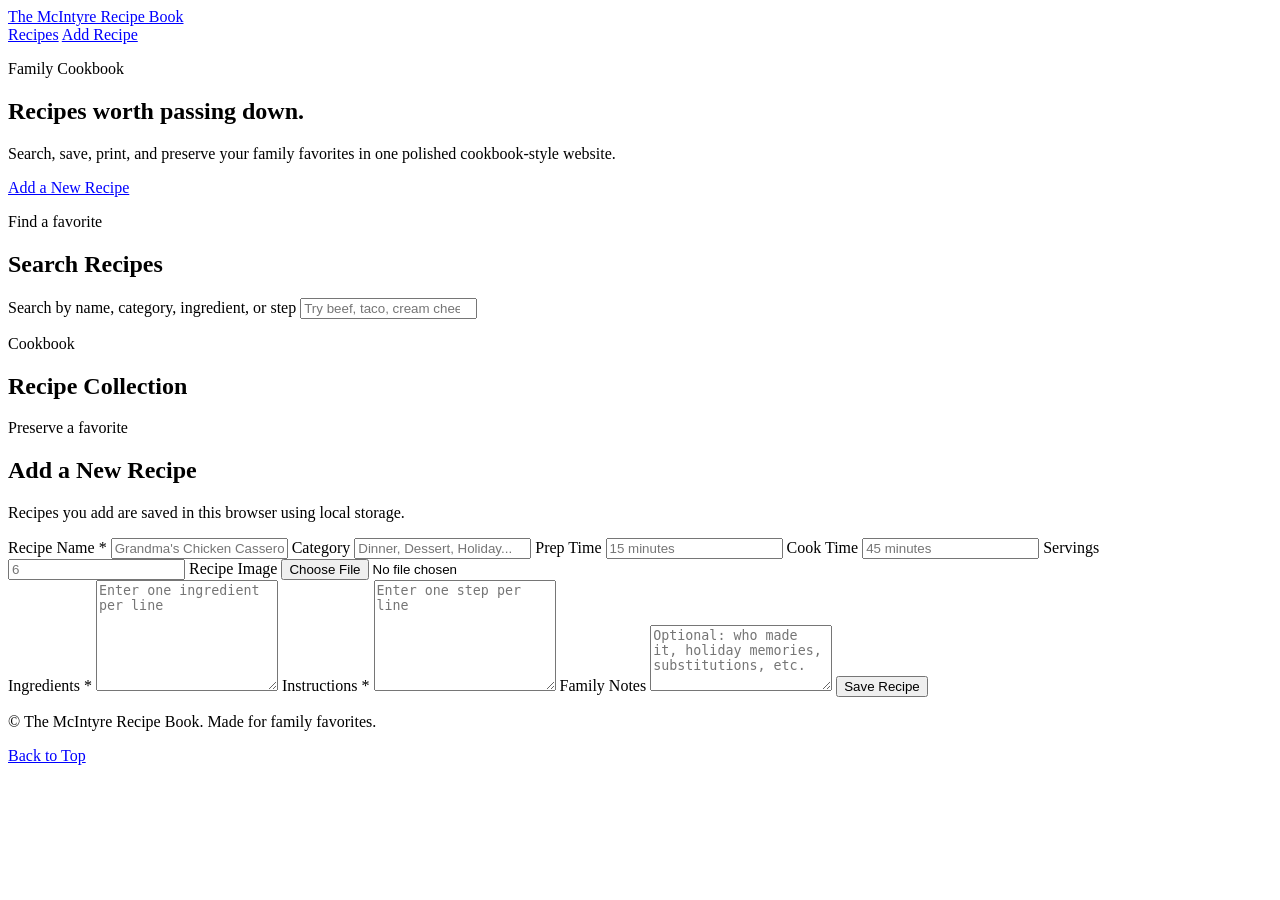
==== index.html @ 22b290d9 "Refactor index.html for improved structure and content" ====
<!DOCTYPE html>
<html lang="en">
<head>
  <meta charset="utf-8" />
  <meta name="viewport" content="width=device-width, initial-scale=1" />
  <title>The McIntyre Recipe Book</title>
  <link rel="stylesheet" href="style.css" />
</head>
<body>
  <header class="site-hero" id="top">
    <nav class="top-nav" aria-label="Main navigation">
      <a class="brand" href="#top">The McIntyre Recipe Book</a>
      <div class="nav-links">
        <a href="#recipes">Recipes</a>
        <a href="#add-recipe">Add Recipe</a>
      </div>
    </nav>

    <section class="hero-content">
      <p class="eyebrow">Family Cookbook</p>
      <h1>Recipes worth passing down.</h1>
      <p class="hero-text">
        Search, save, print, and preserve your family favorites in one polished cookbook-style website.
      </p>
      <a class="primary-button" href="#add-recipe">Add a New Recipe</a>
    </section>
  </header>

  <main>
    <section class="cookbook-panel search-panel" aria-labelledby="recipe-search-title">
      <div>
        <p class="section-label">Find a favorite</p>
        <h2 id="recipe-search-title">Search Recipes</h2>
      </div>
      <label class="search-box" for="recipe-search">
        <span>Search by name, category, ingredient, or step</span>
        <input id="recipe-search" type="search" placeholder="Try beef, taco, cream cheese..." />
      </label>
    </section>

    <section class="recipes-section" id="recipes" aria-labelledby="recipes-title">
      <div class="section-heading">
        <div>
          <p class="section-label">Cookbook</p>
          <h2 id="recipes-title">Recipe Collection</h2>
        </div>
        <p id="recipe-count" class="recipe-count"></p>
      </div>

      <div id="recipes-grid" class="recipes-grid"></div>
      <div id="empty-state" class="empty-state" hidden>
        <h3>No recipes found</h3>
        <p>Try a different search, or add a new family recipe below.</p>
      </div>
    </section>

    <section class="cookbook-panel form-panel" id="add-recipe" aria-labelledby="add-recipe-title">
      <div class="section-heading form-heading">
        <div>
          <p class="section-label">Preserve a favorite</p>
          <h2 id="add-recipe-title">Add a New Recipe</h2>
          <p class="muted">Recipes you add are saved in this browser using local storage.</p>
        </div>
      </div>

      <form id="recipe-form" class="recipe-form">
        <div class="form-grid">
          <label>
            Recipe Name <span aria-hidden="true">*</span>
            <input id="recipe-title" name="title" type="text" placeholder="Grandma's Chicken Casserole" required />
          </label>

          <label>
            Category
            <input id="recipe-category" name="category" type="text" placeholder="Dinner, Dessert, Holiday..." />
          </label>

          <label>
            Prep Time
            <input id="recipe-prep" name="prepTime" type="text" placeholder="15 minutes" />
          </label>

          <label>
            Cook Time
            <input id="recipe-cook" name="cookTime" type="text" placeholder="45 minutes" />
          </label>

          <label>
            Servings
            <input id="recipe-servings" name="servings" type="text" placeholder="6" />
          </label>

          <label>
            Recipe Image
            <input id="recipe-image" name="image" type="file" accept="image/*" />
          </label>
        </div>

        <label>
          Ingredients <span aria-hidden="true">*</span>
          <textarea id="recipe-ingredients" name="ingredients" rows="7" placeholder="Enter one ingredient per line" required></textarea>
        </label>

        <label>
          Instructions <span aria-hidden="true">*</span>
          <textarea id="recipe-instructions" name="instructions" rows="7" placeholder="Enter one step per line" required></textarea>
        </label>

        <label>
          Family Notes
          <textarea id="recipe-notes" name="notes" rows="4" placeholder="Optional: who made it, holiday memories, substitutions, etc."></textarea>
        </label>

        <div class="image-preview-wrap" id="image-preview-wrap" hidden>
          <p>Image Preview</p>
          <img id="image-preview" alt="Recipe preview" />
        </div>

        <button class="primary-button form-submit" type="submit">Save Recipe</button>
      </form>
    </section>
  </main>

  <footer class="site-footer">
    <p>&copy; <span id="current-year"></span> The McIntyre Recipe Book. Made for family favorites.</p>
    <a href="#top">Back to Top</a>
  </footer>

  <script src="app.js"></script>
</body>
</html>
---- style.css ----
body {
	background-image: url('https://cdn.shopify.com/s/files/1/2113/1813/products/SwatchWhiteDiamond2018_1400x.jpg?v=1561999406')
}
a:link {
  color: blue;
}
a:visited {
  color: red;
}
.container, .container-fluid {
	background-color: white;
	border: black solid 10px; 
}

.row {
	background-color: blue;
	border: white solid 10px;
}
[class*="col"] {  
	background-color: white; 
	padding: 10px;
}
#photo {
	width: 100%;
	border: 6px ridge red;
	margin: 6px;
	padding: 2px;
}
#container {            
	padding:2px;            
}
.emphasis {
	color: red;
	font-weight:bold;
}
#begin {
	background: rgb(230, 230, 230);
	width: 100%;
	border: 2px dashed rgb(161, 161, 161);
	padding: 6px;
}
#ingredients {
	background: rgb(230, 230,230);	   
	border: 2px dashed rgb(161, 161, 161);
}
#steps {
	background: rgb(230, 230, 230);
	border: 2px dashed rgb(161, 161, 161);
	padding: 6px;
	width: 100%;
}
#ingredienttitle {
	font-weight:bold;
	font-size:22px;
}
#tims-cookbook {
	background-color: lightblue;
	font-weight: bold;
	font-size: 72px;
	font-family: vladimir script;
	color: blue;
	text-align: center;
}
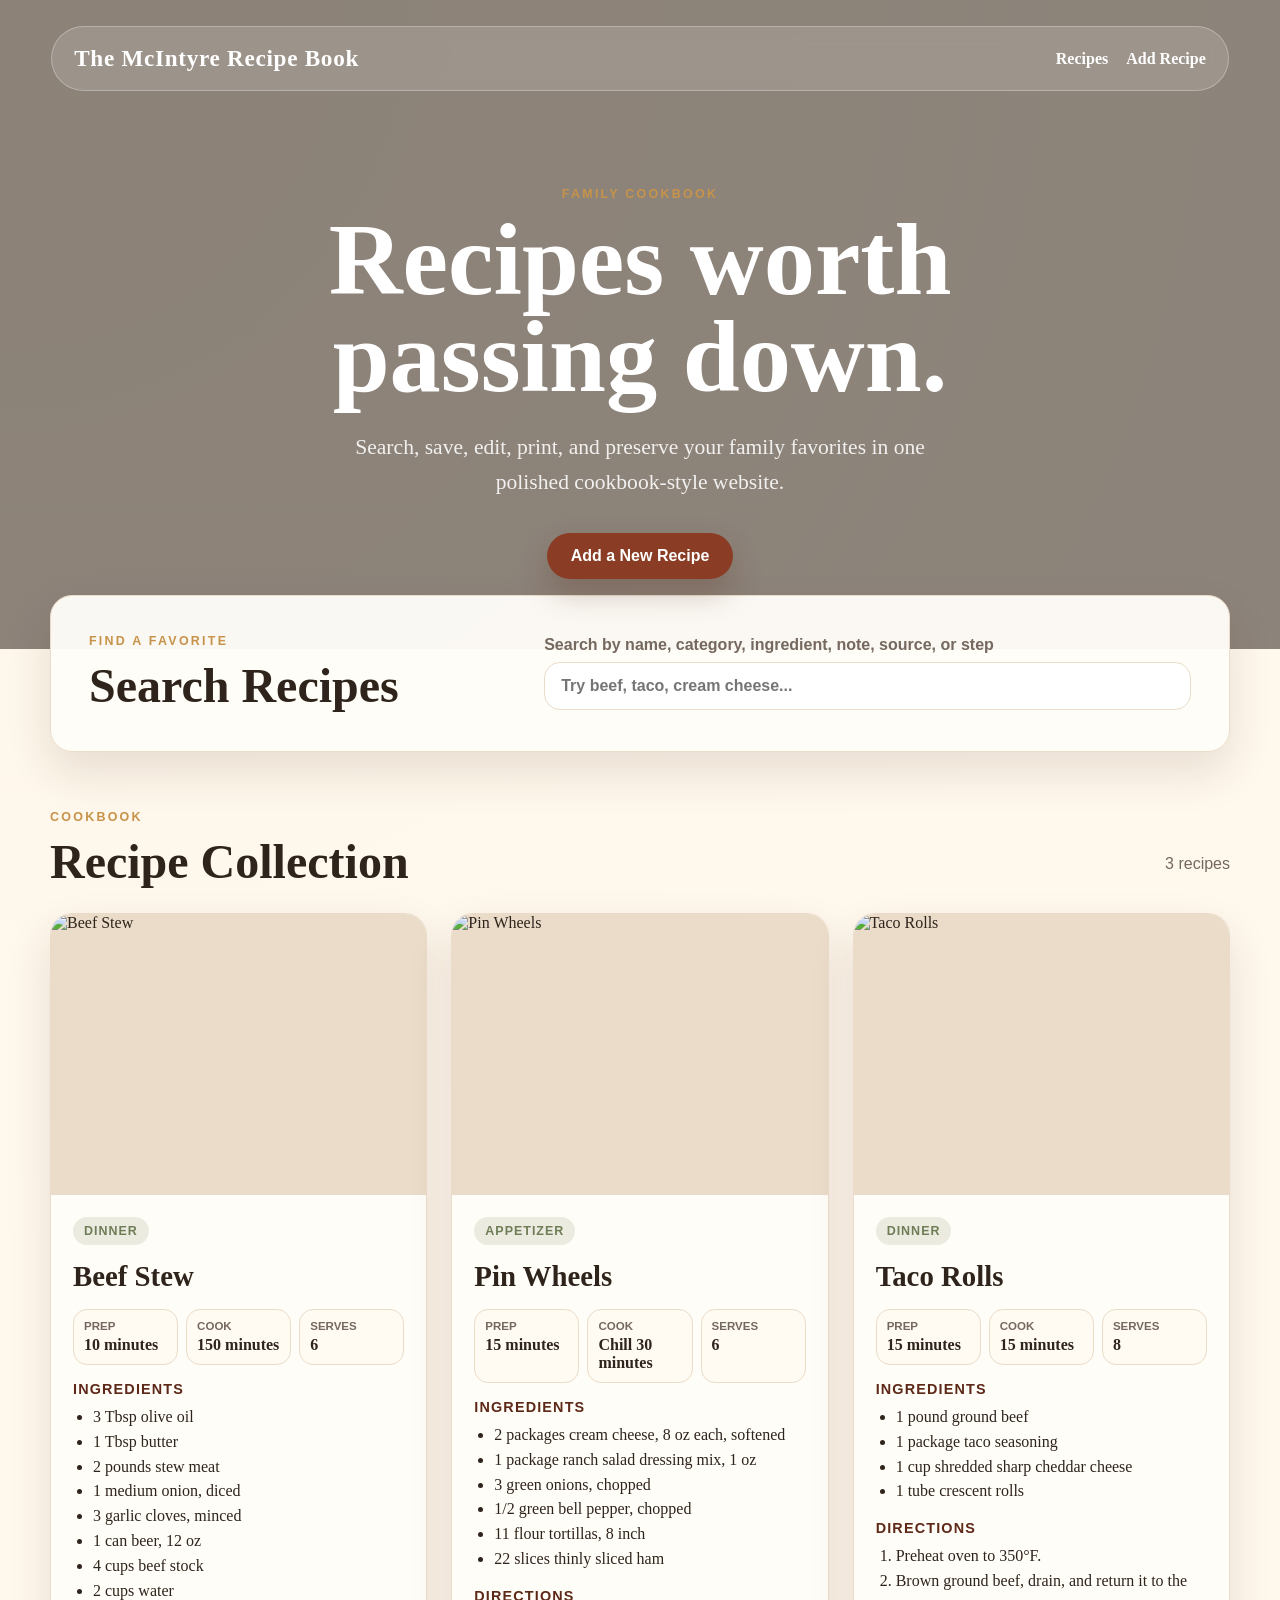
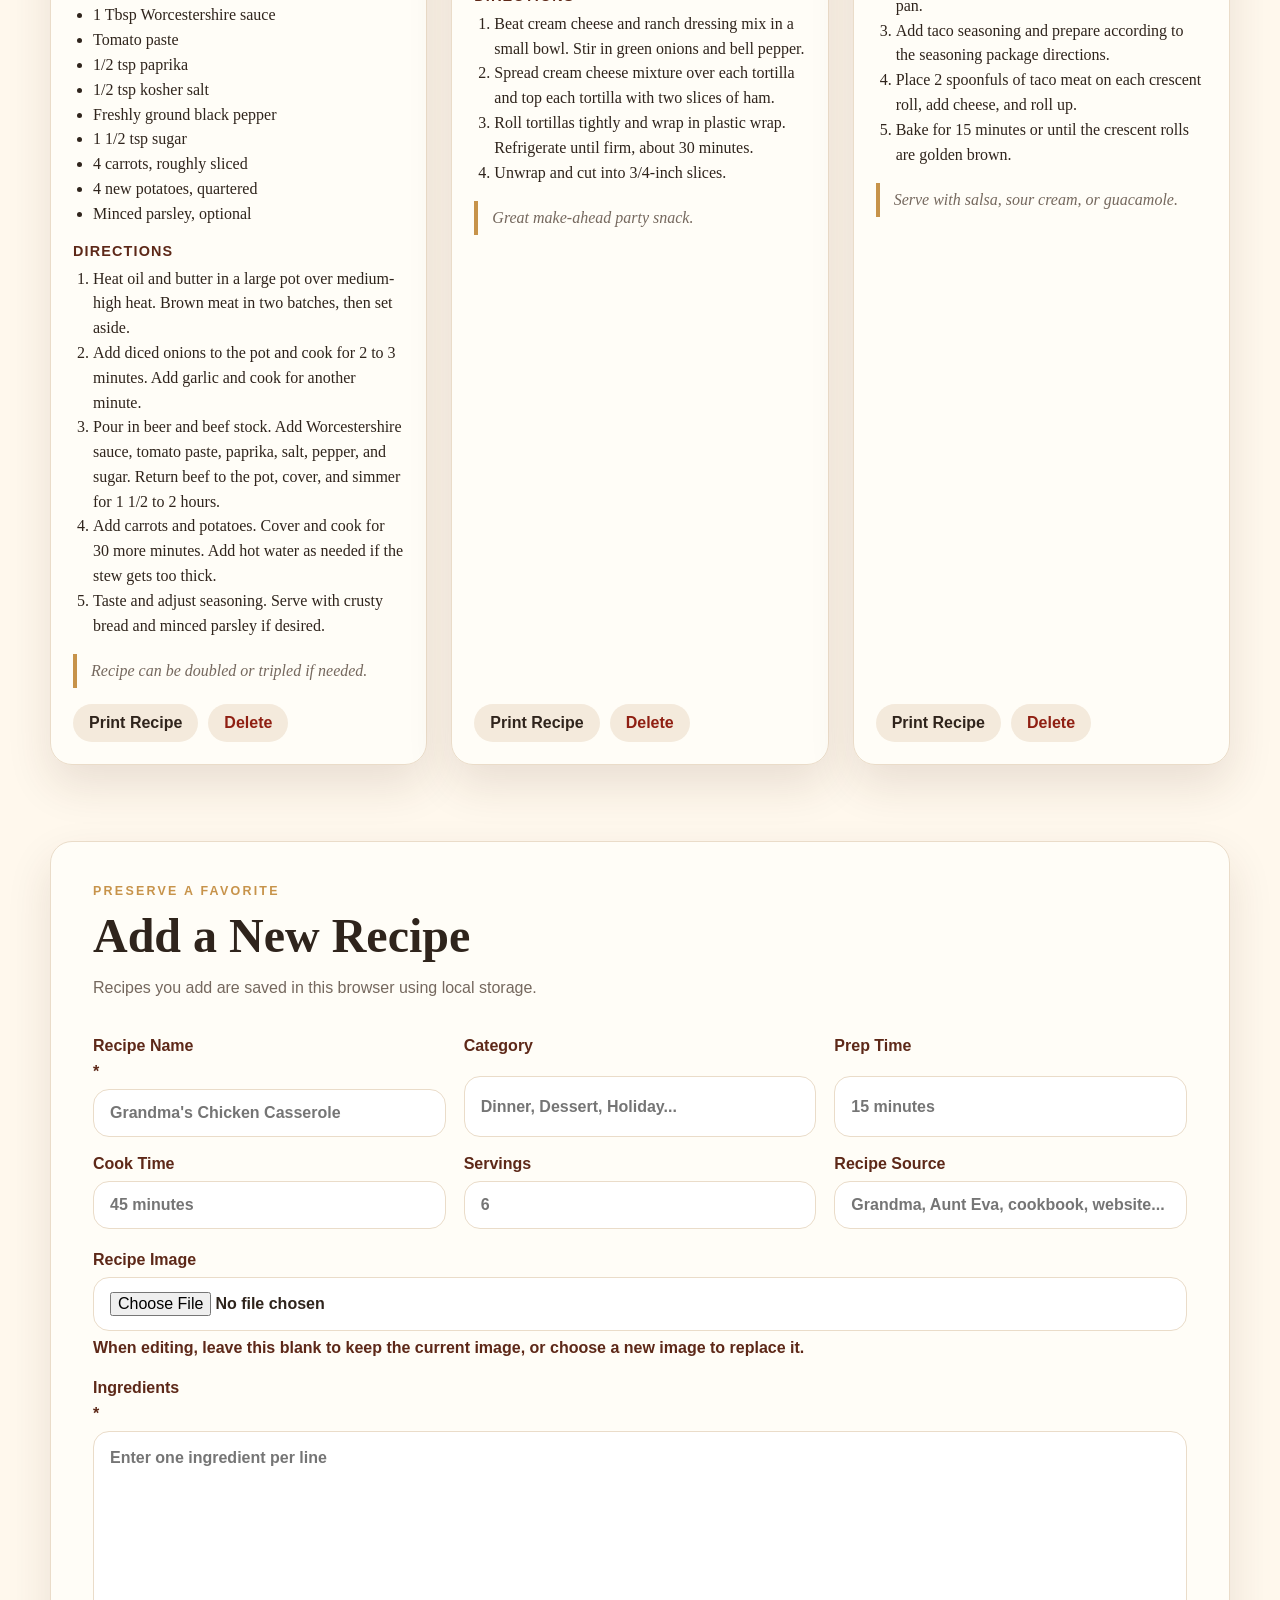
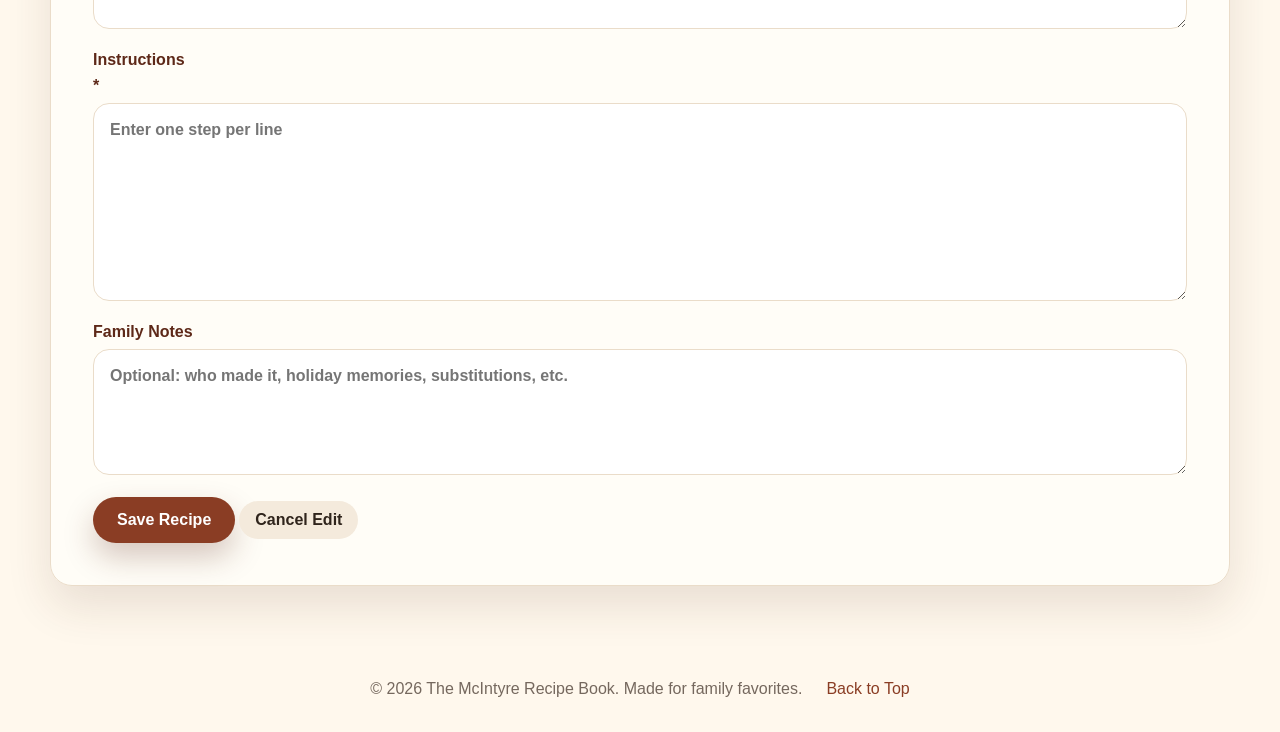
==== commit 63dcf8dd: "Enhance recipe form with additional fields" ====
--- a/index.html
+++ b/index.html
@@ -20,7 +20,7 @@
       <p class="eyebrow">Family Cookbook</p>
       <h1>Recipes worth passing down.</h1>
       <p class="hero-text">
-        Search, save, print, and preserve your family favorites in one polished cookbook-style website.
+        Search, save, edit, print, and preserve your family favorites in one polished cookbook-style website.
       </p>
       <a class="primary-button" href="#add-recipe">Add a New Recipe</a>
     </section>
@@ -33,7 +33,7 @@
         <h2 id="recipe-search-title">Search Recipes</h2>
       </div>
       <label class="search-box" for="recipe-search">
-        <span>Search by name, category, ingredient, or step</span>
+        <span>Search by name, category, ingredient, note, source, or step</span>
         <input id="recipe-search" type="search" placeholder="Try beef, taco, cream cheese..." />
       </label>
     </section>
@@ -57,13 +57,19 @@
     <section class="cookbook-panel form-panel" id="add-recipe" aria-labelledby="add-recipe-title">
       <div class="section-heading form-heading">
         <div>
-          <p class="section-label">Preserve a favorite</p>
+          <p class="section-label" id="form-mode-label">Preserve a favorite</p>
           <h2 id="add-recipe-title">Add a New Recipe</h2>
-          <p class="muted">Recipes you add are saved in this browser using local storage.</p>
+          <p class="muted" id="form-help-text">Recipes you add are saved in this browser using local storage.</p>
         </div>
       </div>
 
+      <div id="edit-status" class="edit-status" hidden>
+        <strong>Editing:</strong> <span id="edit-status-title"></span>
+      </div>
+
       <form id="recipe-form" class="recipe-form">
+        <input id="editing-recipe-id" name="editingRecipeId" type="hidden" />
+
         <div class="form-grid">
           <label>
             Recipe Name <span aria-hidden="true">*</span>
@@ -91,10 +97,16 @@
           </label>
 
           <label>
-            Recipe Image
-            <input id="recipe-image" name="image" type="file" accept="image/*" />
+            Recipe Source
+            <input id="recipe-source" name="source" type="text" placeholder="Grandma, Aunt Eva, cookbook, website..." />
           </label>
         </div>
+
+        <label>
+          Recipe Image
+          <input id="recipe-image" name="image" type="file" accept="image/*" />
+          <span class="field-hint">When editing, leave this blank to keep the current image, or choose a new image to replace it.</span>
+        </label>
 
         <label>
           Ingredients <span aria-hidden="true">*</span>
@@ -112,11 +124,15 @@
         </label>
 
         <div class="image-preview-wrap" id="image-preview-wrap" hidden>
-          <p>Image Preview</p>
+          <p id="image-preview-title">Image Preview</p>
           <img id="image-preview" alt="Recipe preview" />
+          <button class="text-button" id="remove-image-button" type="button">Remove Image / Use Placeholder</button>
         </div>
 
-        <button class="primary-button form-submit" type="submit">Save Recipe</button>
+        <div class="form-actions">
+          <button class="primary-button form-submit" id="save-recipe-button" type="submit">Save Recipe</button>
+          <button class="secondary-button" id="cancel-edit-button" type="button" hidden>Cancel Edit</button>
+        </div>
       </form>
     </section>
   </main>
--- a/style.css
+++ b/style.css
@@ -1,63 +1,510 @@
+:root {
+  --cream: #fff8ed;
+  --paper: #fffdf8;
+  --ink: #2f241c;
+  --muted: #75685e;
+  --brand: #8a3d24;
+  --brand-dark: #5d2818;
+  --gold: #c7934a;
+  --sage: #6f7d57;
+  --line: #eadcc9;
+  --shadow: 0 20px 45px rgba(70, 45, 24, 0.12);
+  --radius: 22px;
+}
+
+* {
+  box-sizing: border-box;
+}
+
+html {
+  scroll-behavior: smooth;
+}
+
 body {
-	background-image: url('https://cdn.shopify.com/s/files/1/2113/1813/products/SwatchWhiteDiamond2018_1400x.jpg?v=1561999406')
-}
-a:link {
-  color: blue;
-}
-a:visited {
-  color: red;
-}
-.container, .container-fluid {
-	background-color: white;
-	border: black solid 10px; 
-}
-
-.row {
-	background-color: blue;
-	border: white solid 10px;
-}
-[class*="col"] {  
-	background-color: white; 
-	padding: 10px;
-}
-#photo {
-	width: 100%;
-	border: 6px ridge red;
-	margin: 6px;
-	padding: 2px;
-}
-#container {            
-	padding:2px;            
-}
-.emphasis {
-	color: red;
-	font-weight:bold;
-}
-#begin {
-	background: rgb(230, 230, 230);
-	width: 100%;
-	border: 2px dashed rgb(161, 161, 161);
-	padding: 6px;
-}
-#ingredients {
-	background: rgb(230, 230,230);	   
-	border: 2px dashed rgb(161, 161, 161);
-}
-#steps {
-	background: rgb(230, 230, 230);
-	border: 2px dashed rgb(161, 161, 161);
-	padding: 6px;
-	width: 100%;
-}
-#ingredienttitle {
-	font-weight:bold;
-	font-size:22px;
-}
-#tims-cookbook {
-	background-color: lightblue;
-	font-weight: bold;
-	font-size: 72px;
-	font-family: vladimir script;
-	color: blue;
-	text-align: center;
-}
+  margin: 0;
+  color: var(--ink);
+  font-family: Georgia, "Times New Roman", serif;
+  background:
+    linear-gradient(rgba(255, 248, 237, 0.88), rgba(255, 248, 237, 0.88)),
+    radial-gradient(circle at top left, rgba(199, 147, 74, 0.22), transparent 30%),
+    var(--cream);
+}
+
+a {
+  color: var(--brand);
+  text-decoration: none;
+}
+
+a:hover,
+a:focus {
+  color: var(--brand-dark);
+  text-decoration: underline;
+}
+
+button,
+input,
+textarea {
+  font: inherit;
+}
+
+.site-hero {
+  min-height: 560px;
+  padding: 26px clamp(18px, 4vw, 60px) 70px;
+  background:
+    linear-gradient(rgba(47, 36, 28, 0.55), rgba(47, 36, 28, 0.55)),
+    url("https://images.unsplash.com/photo-1495521821757-a1efb6729352?auto=format&fit=crop&w=1800&q=80") center/cover;
+  color: #fff;
+}
+
+.top-nav {
+  display: flex;
+  align-items: center;
+  justify-content: space-between;
+  gap: 20px;
+  max-width: 1180px;
+  margin: 0 auto;
+  padding: 18px 22px;
+  border: 1px solid rgba(255, 255, 255, 0.28);
+  border-radius: 999px;
+  background: rgba(255, 255, 255, 0.14);
+  backdrop-filter: blur(8px);
+}
+
+.brand {
+  color: #fff;
+  font-size: clamp(1.1rem, 2vw, 1.45rem);
+  font-weight: 700;
+  letter-spacing: 0.03em;
+}
+
+.brand:hover,
+.brand:focus,
+.nav-links a:hover,
+.nav-links a:focus {
+  color: #fff;
+}
+
+.nav-links {
+  display: flex;
+  gap: 18px;
+  flex-wrap: wrap;
+}
+
+.nav-links a {
+  color: #fff;
+  font-weight: 700;
+}
+
+.hero-content {
+  max-width: 760px;
+  margin: 96px auto 0;
+  text-align: center;
+}
+
+.eyebrow,
+.section-label {
+  margin: 0 0 10px;
+  color: var(--gold);
+  font-family: Arial, Helvetica, sans-serif;
+  font-size: 0.78rem;
+  font-weight: 800;
+  letter-spacing: 0.18em;
+  text-transform: uppercase;
+}
+
+.hero-content h1 {
+  margin: 0;
+  font-size: clamp(3rem, 8vw, 6.5rem);
+  line-height: 0.95;
+  text-wrap: balance;
+}
+
+.hero-text {
+  max-width: 620px;
+  margin: 24px auto 32px;
+  color: rgba(255, 255, 255, 0.88);
+  font-size: clamp(1.1rem, 2vw, 1.35rem);
+  line-height: 1.65;
+}
+
+.primary-button,
+.secondary-button,
+.danger-button {
+  display: inline-flex;
+  align-items: center;
+  justify-content: center;
+  border: 0;
+  border-radius: 999px;
+  cursor: pointer;
+  font-family: Arial, Helvetica, sans-serif;
+  font-weight: 800;
+  text-decoration: none;
+  transition: transform 0.2s ease, box-shadow 0.2s ease, background 0.2s ease;
+}
+
+.primary-button {
+  padding: 14px 24px;
+  color: #fff;
+  background: var(--brand);
+  box-shadow: 0 14px 30px rgba(93, 40, 24, 0.25);
+}
+
+.primary-button:hover,
+.primary-button:focus {
+  color: #fff;
+  background: var(--brand-dark);
+  text-decoration: none;
+  transform: translateY(-1px);
+}
+
+.secondary-button,
+.danger-button {
+  padding: 10px 16px;
+  background: #f4eadc;
+  color: var(--ink);
+}
+
+.secondary-button:hover,
+.secondary-button:focus {
+  background: #eadcc9;
+  color: var(--ink);
+  text-decoration: none;
+}
+
+.danger-button {
+  color: #8f1f12;
+}
+
+.danger-button:hover,
+.danger-button:focus {
+  background: #ffe3df;
+  color: #72170d;
+  text-decoration: none;
+}
+
+main {
+  width: min(1180px, calc(100% - 32px));
+  margin: -54px auto 60px;
+}
+
+.cookbook-panel,
+.recipe-card,
+.empty-state {
+  border: 1px solid var(--line);
+  border-radius: var(--radius);
+  background: rgba(255, 253, 248, 0.96);
+  box-shadow: var(--shadow);
+}
+
+.search-panel {
+  display: grid;
+  grid-template-columns: minmax(0, 0.8fr) minmax(280px, 1.2fr);
+  gap: 24px;
+  align-items: center;
+  padding: clamp(22px, 4vw, 38px);
+}
+
+.search-panel h2,
+.section-heading h2,
+.form-heading h2 {
+  margin: 0;
+  font-size: clamp(2rem, 4vw, 3rem);
+}
+
+.search-box {
+  display: grid;
+  gap: 8px;
+  color: var(--muted);
+  font-family: Arial, Helvetica, sans-serif;
+  font-weight: 700;
+}
+
+.search-box input,
+.recipe-form input,
+.recipe-form textarea {
+  width: 100%;
+  border: 1px solid var(--line);
+  border-radius: 16px;
+  background: #fff;
+  color: var(--ink);
+  padding: 14px 16px;
+  outline: none;
+}
+
+.search-box input:focus,
+.recipe-form input:focus,
+.recipe-form textarea:focus {
+  border-color: var(--gold);
+  box-shadow: 0 0 0 4px rgba(199, 147, 74, 0.14);
+}
+
+.recipes-section {
+  padding: 58px 0 20px;
+}
+
+.section-heading {
+  display: flex;
+  align-items: end;
+  justify-content: space-between;
+  gap: 18px;
+  margin-bottom: 24px;
+}
+
+.recipe-count,
+.muted {
+  color: var(--muted);
+  font-family: Arial, Helvetica, sans-serif;
+}
+
+.recipes-grid {
+  display: grid;
+  grid-template-columns: repeat(3, minmax(0, 1fr));
+  gap: 24px;
+}
+
+.recipe-card {
+  overflow: hidden;
+  display: flex;
+  flex-direction: column;
+}
+
+.recipe-image {
+  width: 100%;
+  aspect-ratio: 4 / 3;
+  object-fit: cover;
+  background: #eadcc9;
+}
+
+.recipe-content {
+  display: flex;
+  flex: 1;
+  flex-direction: column;
+  gap: 16px;
+  padding: 22px;
+}
+
+.recipe-category {
+  align-self: flex-start;
+  border-radius: 999px;
+  background: rgba(111, 125, 87, 0.14);
+  color: var(--sage);
+  padding: 7px 11px;
+  font-family: Arial, Helvetica, sans-serif;
+  font-size: 0.78rem;
+  font-weight: 800;
+  text-transform: uppercase;
+  letter-spacing: 0.08em;
+}
+
+.recipe-card h3 {
+  margin: 0;
+  font-size: 1.8rem;
+  line-height: 1.1;
+}
+
+.recipe-meta {
+  display: grid;
+  grid-template-columns: repeat(3, 1fr);
+  gap: 8px;
+  margin: 0;
+}
+
+.recipe-meta div {
+  border: 1px solid var(--line);
+  border-radius: 14px;
+  padding: 10px;
+  background: #fffaf2;
+}
+
+.recipe-meta dt {
+  color: var(--muted);
+  font-family: Arial, Helvetica, sans-serif;
+  font-size: 0.72rem;
+  font-weight: 800;
+  text-transform: uppercase;
+}
+
+.recipe-meta dd {
+  margin: 4px 0 0;
+  font-weight: 700;
+}
+
+.recipe-card h4 {
+  margin: 0 0 8px;
+  color: var(--brand-dark);
+  font-family: Arial, Helvetica, sans-serif;
+  font-size: 0.9rem;
+  text-transform: uppercase;
+  letter-spacing: 0.08em;
+}
+
+.recipe-card ul,
+.recipe-card ol {
+  margin: 0;
+  padding-left: 20px;
+  line-height: 1.55;
+}
+
+.recipe-notes {
+  border-left: 4px solid var(--gold);
+  margin: 0;
+  padding: 8px 0 8px 14px;
+  color: var(--muted);
+  font-style: italic;
+}
+
+.recipe-actions {
+  display: flex;
+  gap: 10px;
+  flex-wrap: wrap;
+  margin-top: auto;
+}
+
+.empty-state {
+  padding: 42px 24px;
+  text-align: center;
+}
+
+.empty-state h3 {
+  margin: 0 0 8px;
+  font-size: 2rem;
+}
+
+.form-panel {
+  margin-top: 56px;
+  padding: clamp(24px, 4vw, 42px);
+}
+
+.form-heading {
+  align-items: start;
+}
+
+.recipe-form {
+  display: grid;
+  gap: 22px;
+}
+
+.form-grid {
+  display: grid;
+  grid-template-columns: repeat(3, minmax(0, 1fr));
+  gap: 18px;
+}
+
+.recipe-form label {
+  display: grid;
+  gap: 8px;
+  color: var(--brand-dark);
+  font-family: Arial, Helvetica, sans-serif;
+  font-weight: 800;
+}
+
+.recipe-form textarea {
+  resize: vertical;
+  line-height: 1.5;
+}
+
+.image-preview-wrap {
+  width: min(320px, 100%);
+}
+
+.image-preview-wrap p {
+  margin: 0 0 8px;
+  color: var(--muted);
+  font-family: Arial, Helvetica, sans-serif;
+  font-weight: 800;
+}
+
+.image-preview-wrap img {
+  width: 100%;
+  border-radius: 18px;
+  border: 1px solid var(--line);
+  box-shadow: var(--shadow);
+}
+
+.form-submit {
+  justify-self: start;
+}
+
+.site-footer {
+  display: flex;
+  justify-content: center;
+  gap: 24px;
+  flex-wrap: wrap;
+  padding: 34px 18px;
+  color: var(--muted);
+  font-family: Arial, Helvetica, sans-serif;
+  text-align: center;
+}
+
+.site-footer p {
+  margin: 0;
+}
+
+@media (max-width: 980px) {
+  .recipes-grid,
+  .form-grid {
+    grid-template-columns: repeat(2, minmax(0, 1fr));
+  }
+
+  .search-panel {
+    grid-template-columns: 1fr;
+  }
+}
+
+@media (max-width: 680px) {
+  .top-nav,
+  .section-heading {
+    align-items: flex-start;
+    flex-direction: column;
+  }
+
+  .recipes-grid,
+  .form-grid {
+    grid-template-columns: 1fr;
+  }
+
+  main {
+    width: min(100% - 20px, 1180px);
+  }
+
+  .site-hero {
+    min-height: 620px;
+  }
+
+  .recipe-meta {
+    grid-template-columns: 1fr;
+  }
+}
+
+@media print {
+  body {
+    background: #fff;
+  }
+
+  .site-hero,
+  .search-panel,
+  .form-panel,
+  .site-footer,
+  .recipe-actions {
+    display: none !important;
+  }
+
+  main {
+    width: 100%;
+    margin: 0;
+  }
+
+  .recipes-section {
+    padding: 0;
+  }
+
+  .recipes-grid {
+    display: block;
+  }
+
+  .recipe-card {
+    break-inside: avoid;
+    box-shadow: none;
+    border: 0;
+  }
+}
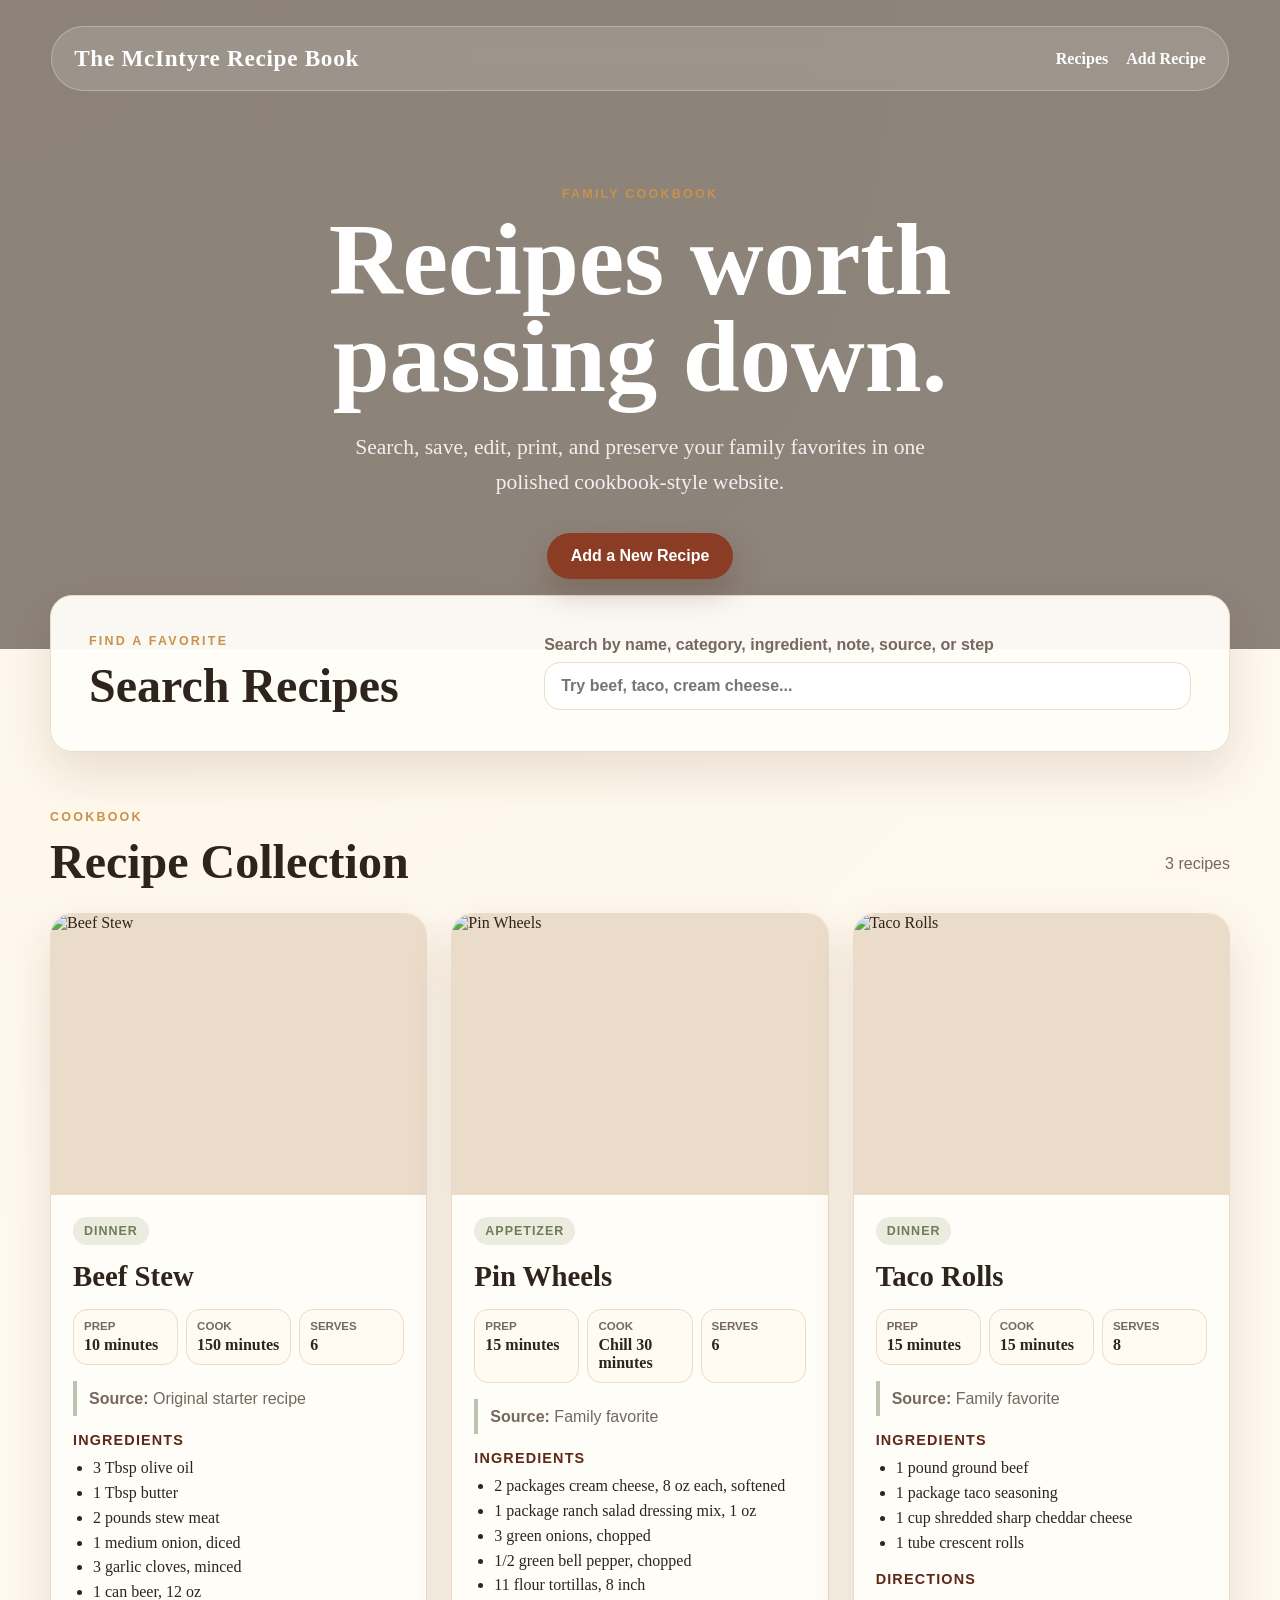
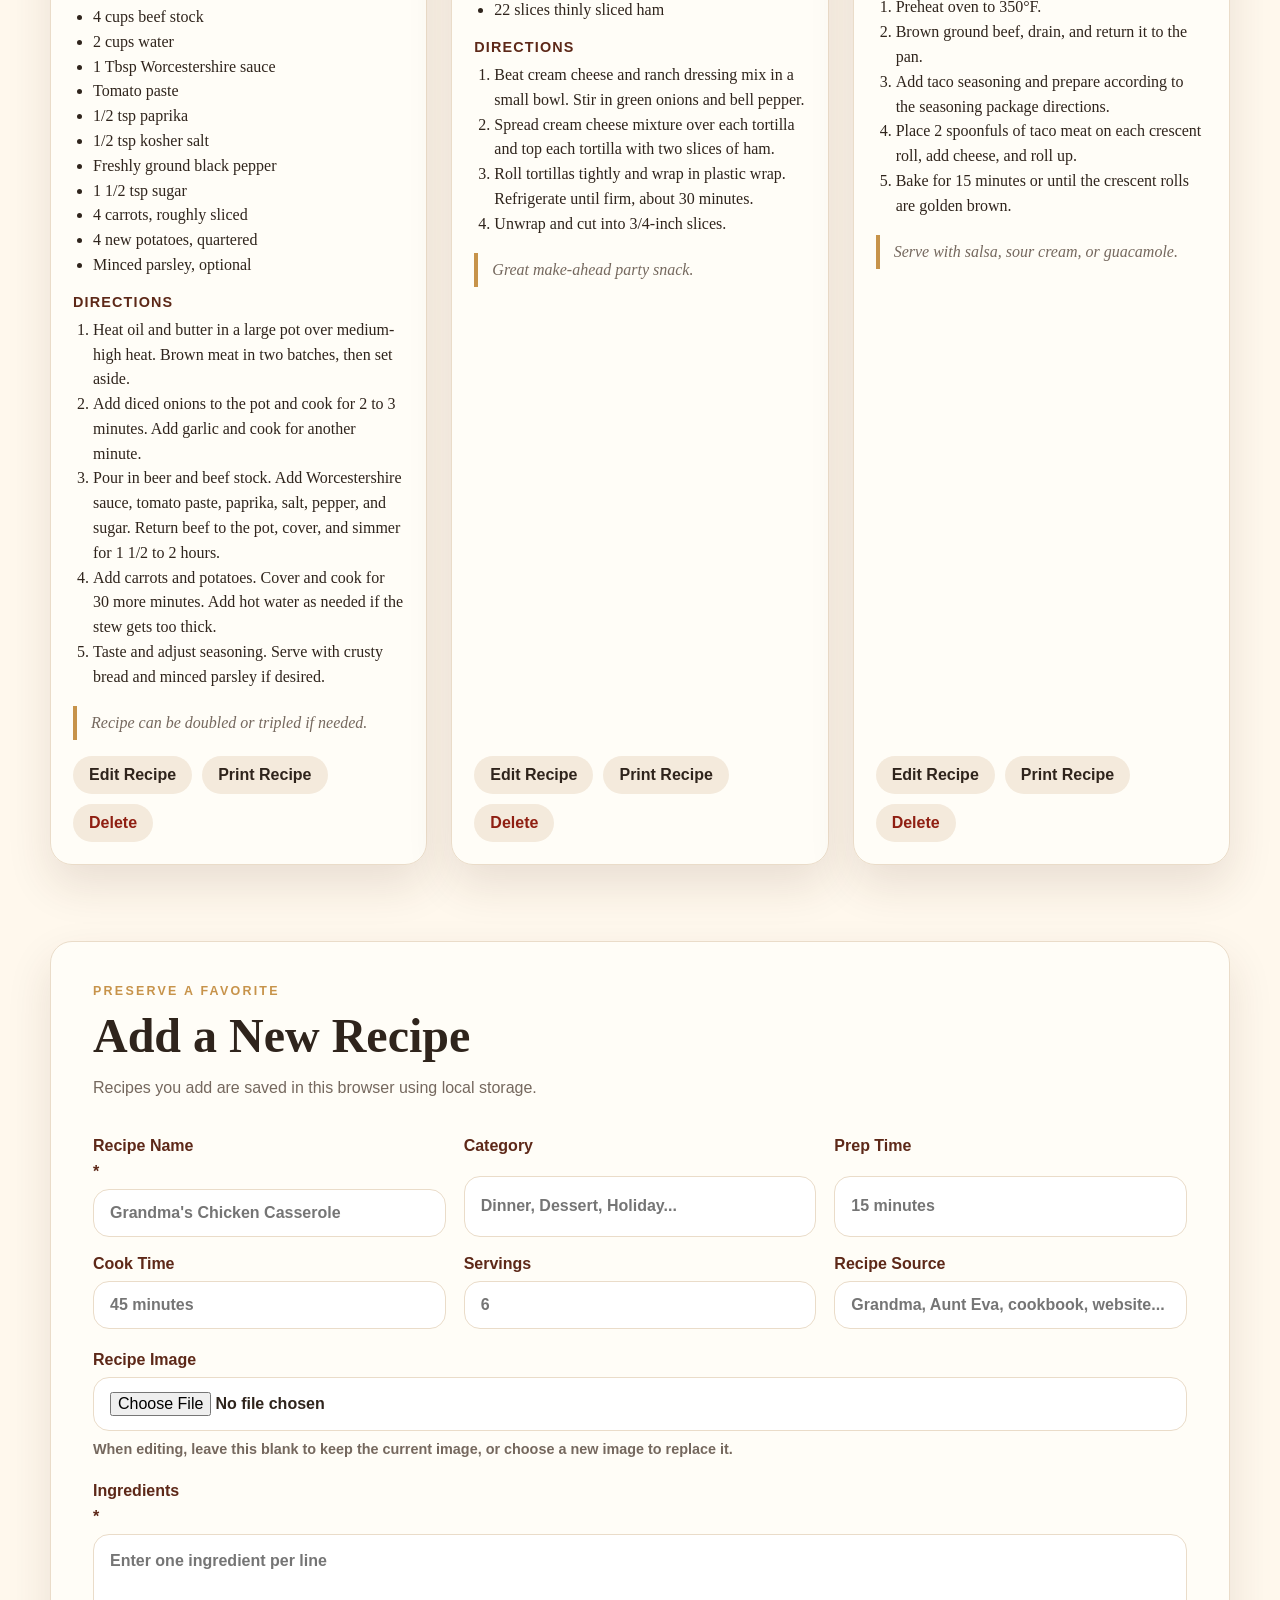
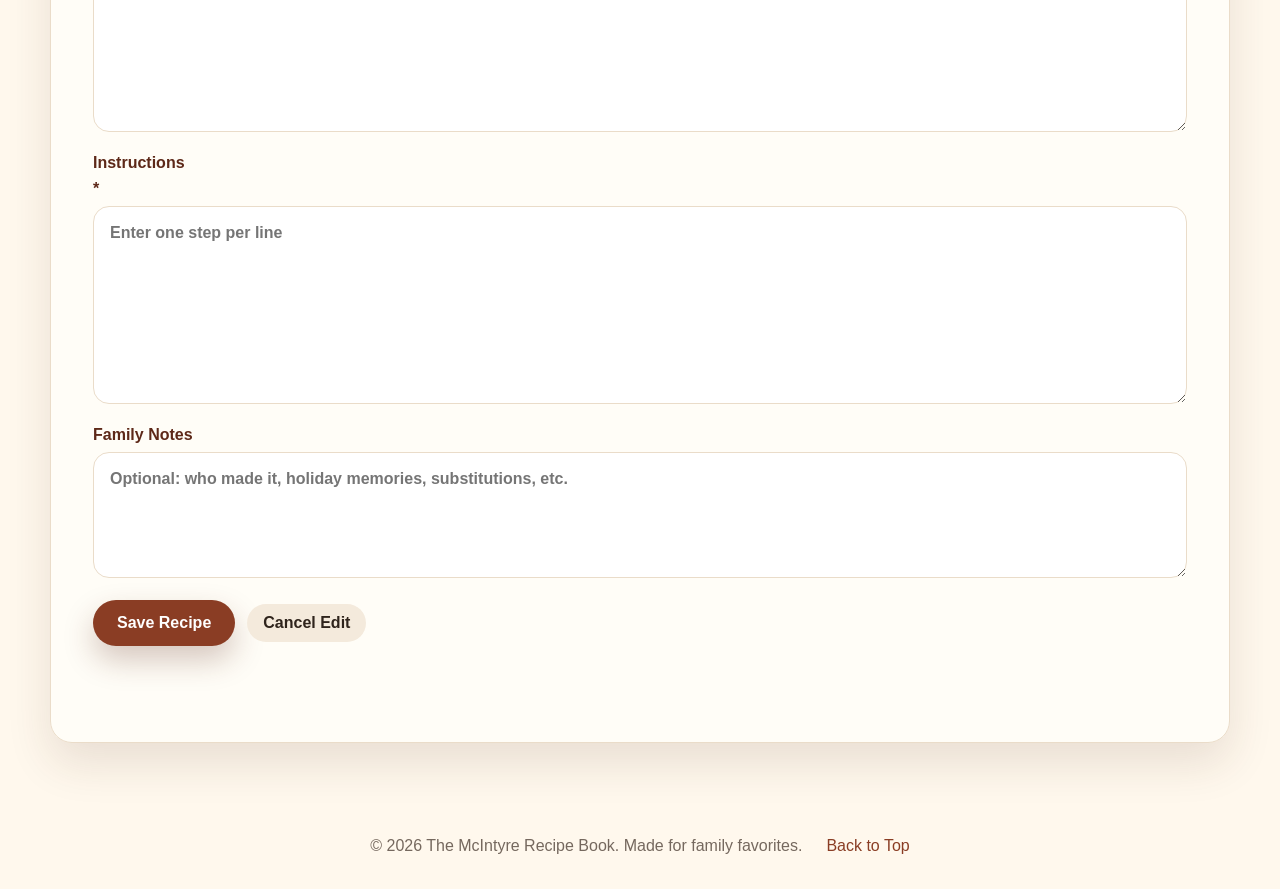
==== commit 25fed3d9: "Change save button type from submit to button" ====
--- a/index.html
+++ b/index.html
@@ -130,9 +130,11 @@
         </div>
 
         <div class="form-actions">
-          <button class="primary-button form-submit" id="save-recipe-button" type="submit">Save Recipe</button>
+          <button class="primary-button form-submit" id="save-recipe-button" type="button">Save Recipe</button>
           <button class="secondary-button" id="cancel-edit-button" type="button" hidden>Cancel Edit</button>
         </div>
+
+        <p id="save-message" class="save-message" role="status" aria-live="polite"></p>
       </form>
     </section>
   </main>
--- a/style.css
+++ b/style.css
@@ -508,3 +508,59 @@
     border: 0;
   }
 }
+
+.field-hint {
+  color: var(--muted);
+  font-family: Arial, Helvetica, sans-serif;
+  font-size: 0.9rem;
+  font-weight: 600;
+  line-height: 1.45;
+}
+
+.edit-status {
+  border: 1px solid rgba(199, 147, 74, 0.45);
+  border-radius: 16px;
+  background: #fff7e8;
+  color: var(--brand-dark);
+  margin: 0 0 22px;
+  padding: 14px 16px;
+  font-family: Arial, Helvetica, sans-serif;
+}
+
+.form-actions {
+  display: flex;
+  align-items: center;
+  flex-wrap: wrap;
+  gap: 12px;
+}
+
+.recipe-source {
+  border-left: 4px solid rgba(111, 125, 87, 0.45);
+  margin: 0;
+  padding: 6px 0 6px 12px;
+  color: var(--muted);
+  font-family: Arial, Helvetica, sans-serif;
+  line-height: 1.45;
+}
+
+.text-button {
+  display: inline-flex;
+  justify-content: center;
+  width: 100%;
+  border: 0;
+  border-radius: 999px;
+  background: transparent;
+  color: var(--brand);
+  cursor: pointer;
+  font-family: Arial, Helvetica, sans-serif;
+  font-weight: 800;
+  margin-top: 10px;
+  padding: 8px 10px;
+  text-decoration: underline;
+}
+
+.text-button:hover,
+.text-button:focus {
+  color: var(--brand-dark);
+  background: #f8ead6;
+}
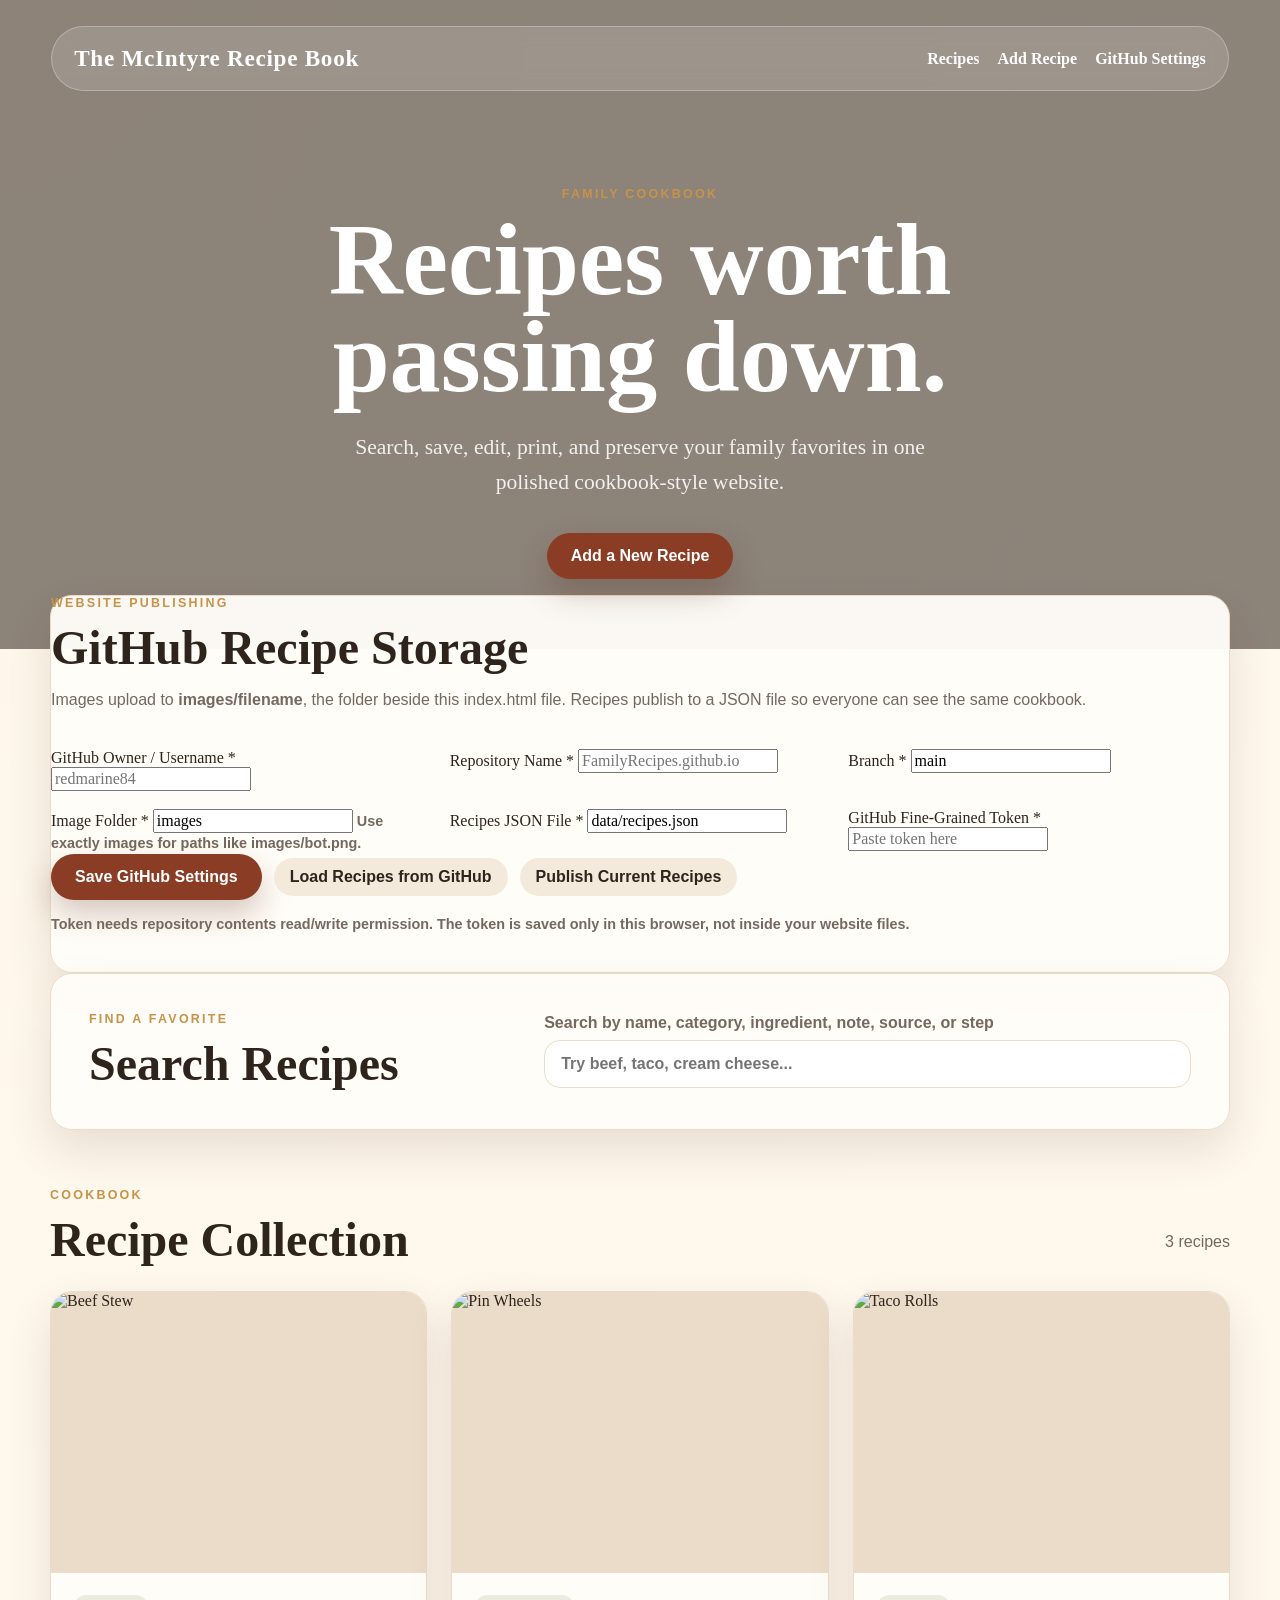
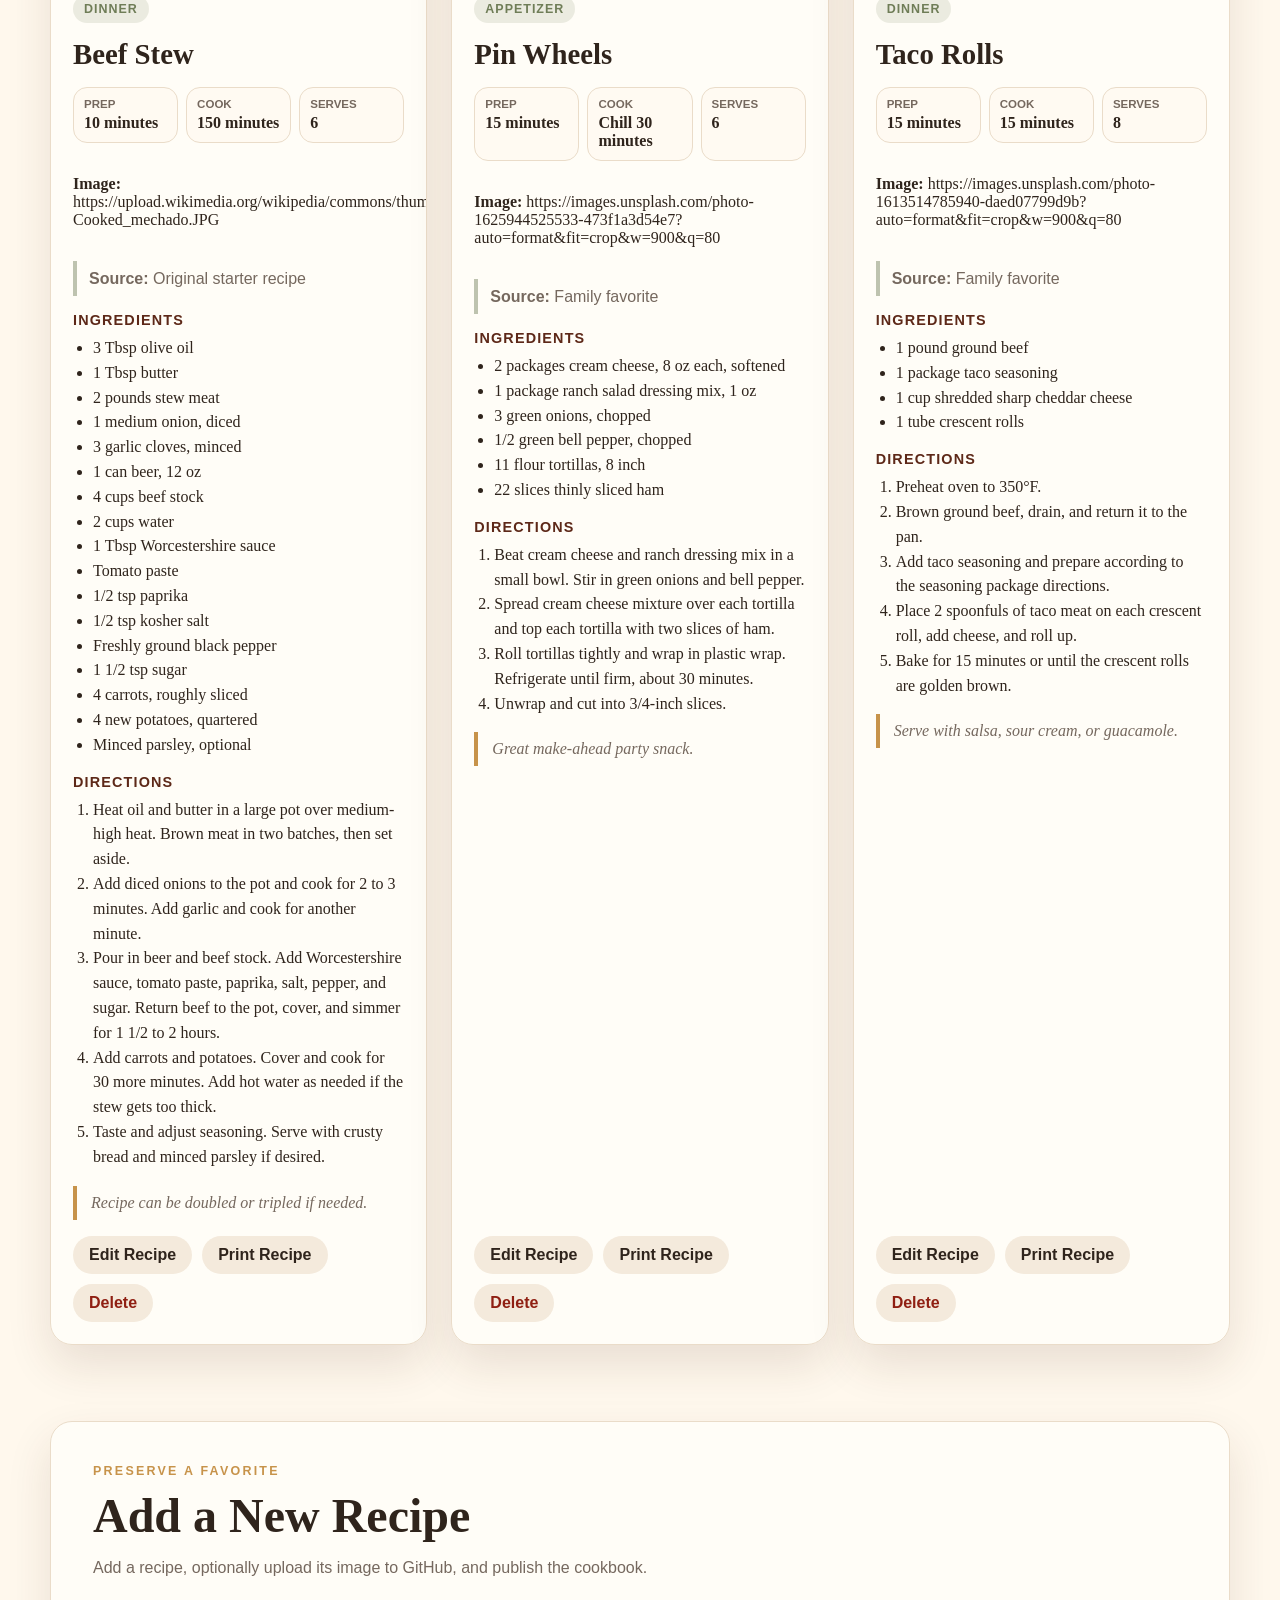
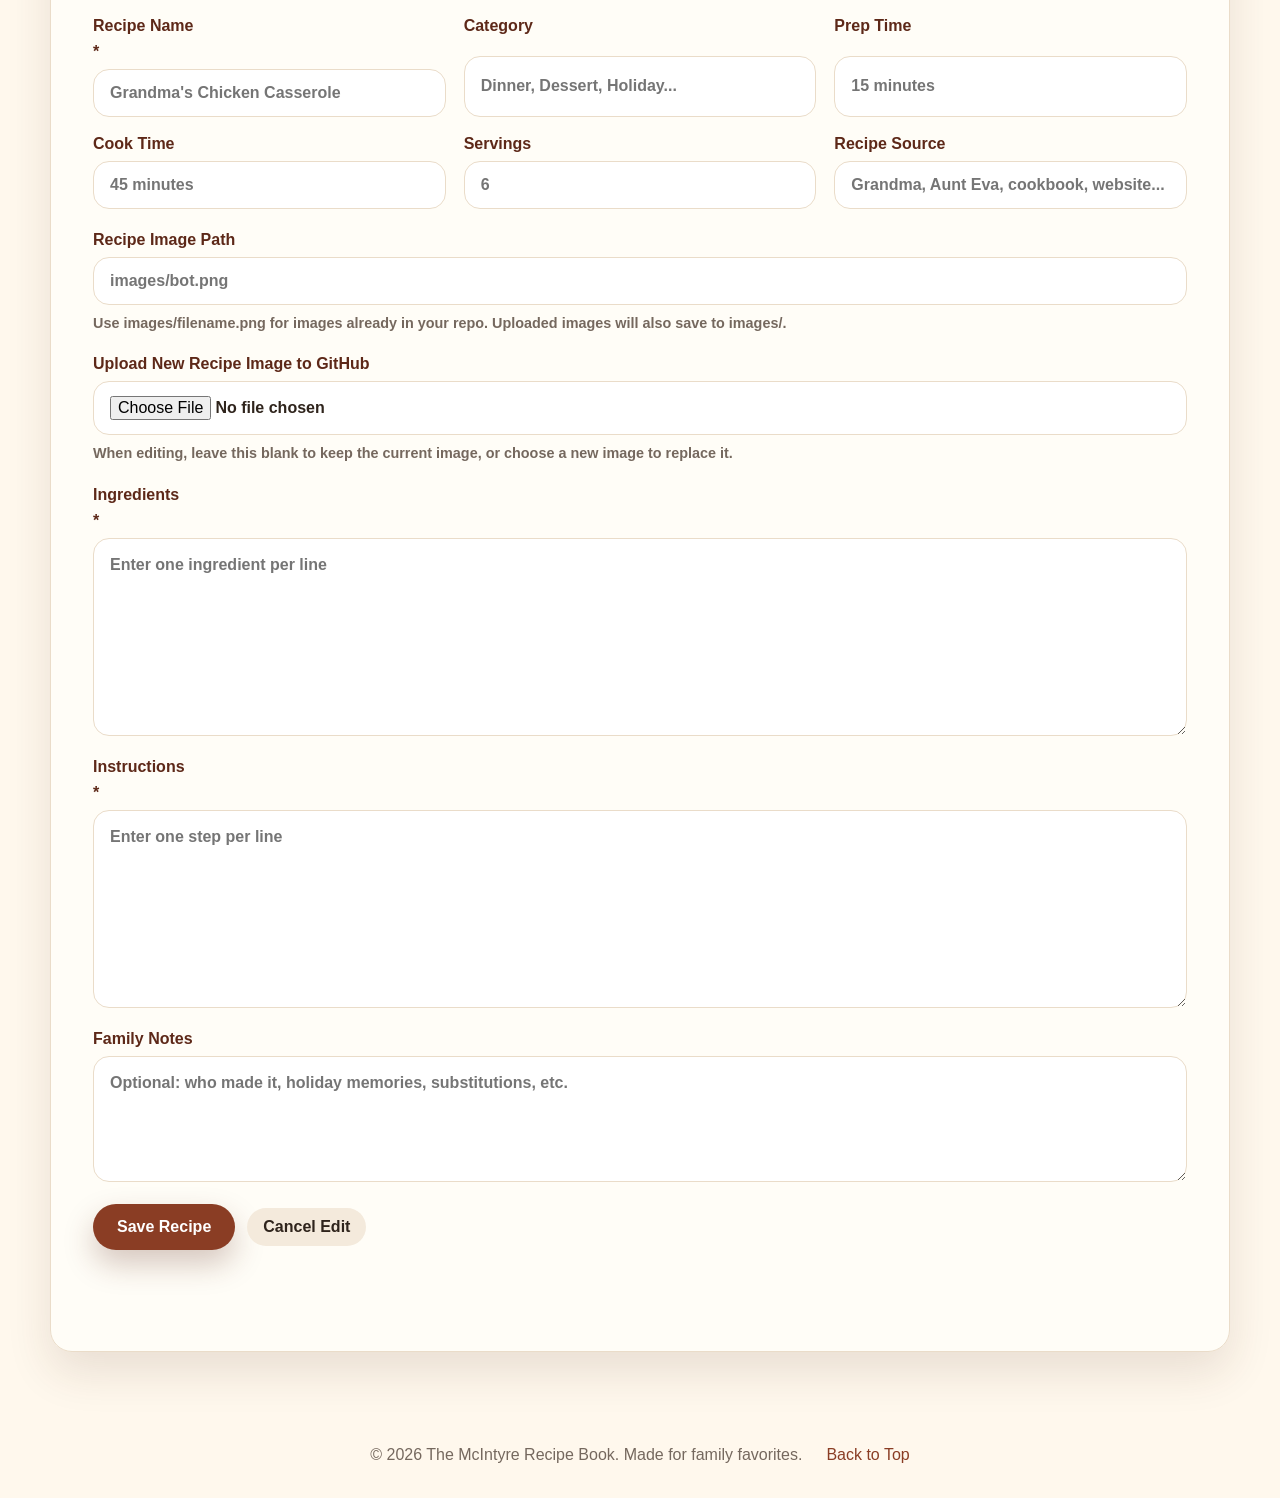
==== commit 29ff47d3: "Update index.html" ====
--- a/index.html
+++ b/index.html
@@ -13,6 +13,7 @@
       <div class="nav-links">
         <a href="#recipes">Recipes</a>
         <a href="#add-recipe">Add Recipe</a>
+        <a href="#github-settings">GitHub Settings</a>
       </div>
     </nav>
 
@@ -27,6 +28,64 @@
   </header>
 
   <main>
+    <section class="cookbook-panel github-panel" id="github-settings" aria-labelledby="github-settings-title">
+      <div class="section-heading form-heading">
+        <div>
+          <p class="section-label">Website publishing</p>
+          <h2 id="github-settings-title">GitHub Recipe Storage</h2>
+          <p class="muted">
+            Images upload to <strong>images/filename</strong>, the folder beside this index.html file. Recipes publish to a JSON file so everyone can see the same cookbook.
+          </p>
+        </div>
+      </div>
+
+      <form id="github-form" class="github-form">
+        <div class="form-grid">
+          <label>
+            GitHub Owner / Username <span aria-hidden="true">*</span>
+            <input id="github-owner" name="owner" type="text" placeholder="redmarine84" autocomplete="off" />
+          </label>
+
+          <label>
+            Repository Name <span aria-hidden="true">*</span>
+            <input id="github-repo" name="repo" type="text" placeholder="FamilyRecipes.github.io" autocomplete="off" />
+          </label>
+
+          <label>
+            Branch <span aria-hidden="true">*</span>
+            <input id="github-branch" name="branch" type="text" value="main" autocomplete="off" />
+          </label>
+
+          <label>
+            Image Folder <span aria-hidden="true">*</span>
+            <input id="github-image-folder" name="imageFolder" type="text" value="images" autocomplete="off" />
+            <span class="field-hint">Use exactly <strong>images</strong> for paths like <strong>images/bot.png</strong>.</span>
+          </label>
+
+          <label>
+            Recipes JSON File <span aria-hidden="true">*</span>
+            <input id="github-recipes-path" name="recipesPath" type="text" value="data/recipes.json" autocomplete="off" />
+          </label>
+
+          <label>
+            GitHub Fine-Grained Token <span aria-hidden="true">*</span>
+            <input id="github-token" name="token" type="password" placeholder="Paste token here" autocomplete="off" />
+          </label>
+        </div>
+
+        <div class="form-actions">
+          <button class="primary-button" id="save-github-settings-button" type="button">Save GitHub Settings</button>
+          <button class="secondary-button" id="load-github-recipes-button" type="button">Load Recipes from GitHub</button>
+          <button class="secondary-button" id="publish-recipes-button" type="button">Publish Current Recipes</button>
+        </div>
+
+        <p class="field-hint">
+          Token needs repository contents read/write permission. The token is saved only in this browser, not inside your website files.
+        </p>
+        <p id="github-message" class="save-message" role="status" aria-live="polite"></p>
+      </form>
+    </section>
+
     <section class="cookbook-panel search-panel" aria-labelledby="recipe-search-title">
       <div>
         <p class="section-label">Find a favorite</p>
@@ -59,7 +118,7 @@
         <div>
           <p class="section-label" id="form-mode-label">Preserve a favorite</p>
           <h2 id="add-recipe-title">Add a New Recipe</h2>
-          <p class="muted" id="form-help-text">Recipes you add are saved in this browser using local storage.</p>
+          <p class="muted" id="form-help-text">Add a recipe, optionally upload its image to GitHub, and publish the cookbook.</p>
         </div>
       </div>
 
@@ -103,7 +162,13 @@
         </div>
 
         <label>
-          Recipe Image
+          Recipe Image Path
+          <input id="recipe-image-path" name="imagePath" type="text" placeholder="images/bot.png" />
+          <span class="field-hint">Use <strong>images/filename.png</strong> for images already in your repo. Uploaded images will also save to <strong>images/</strong>.</span>
+        </label>
+
+        <label>
+          Upload New Recipe Image to GitHub
           <input id="recipe-image" name="image" type="file" accept="image/*" />
           <span class="field-hint">When editing, leave this blank to keep the current image, or choose a new image to replace it.</span>
         </label>
--- a/style.css
+++ b/style.css
@@ -564,3 +564,21 @@
   color: var(--brand-dark);
   background: #f8ead6;
 }
+
+
+.save-message {
+  min-height: 1.4rem;
+  margin: 14px 0 0;
+  color: var(--sage);
+  font-family: Arial, Helvetica, sans-serif;
+  font-weight: 800;
+}
+
+.save-message.error {
+  color: #8f1f12;
+}
+
+button:disabled {
+  cursor: not-allowed;
+  opacity: 0.65;
+}
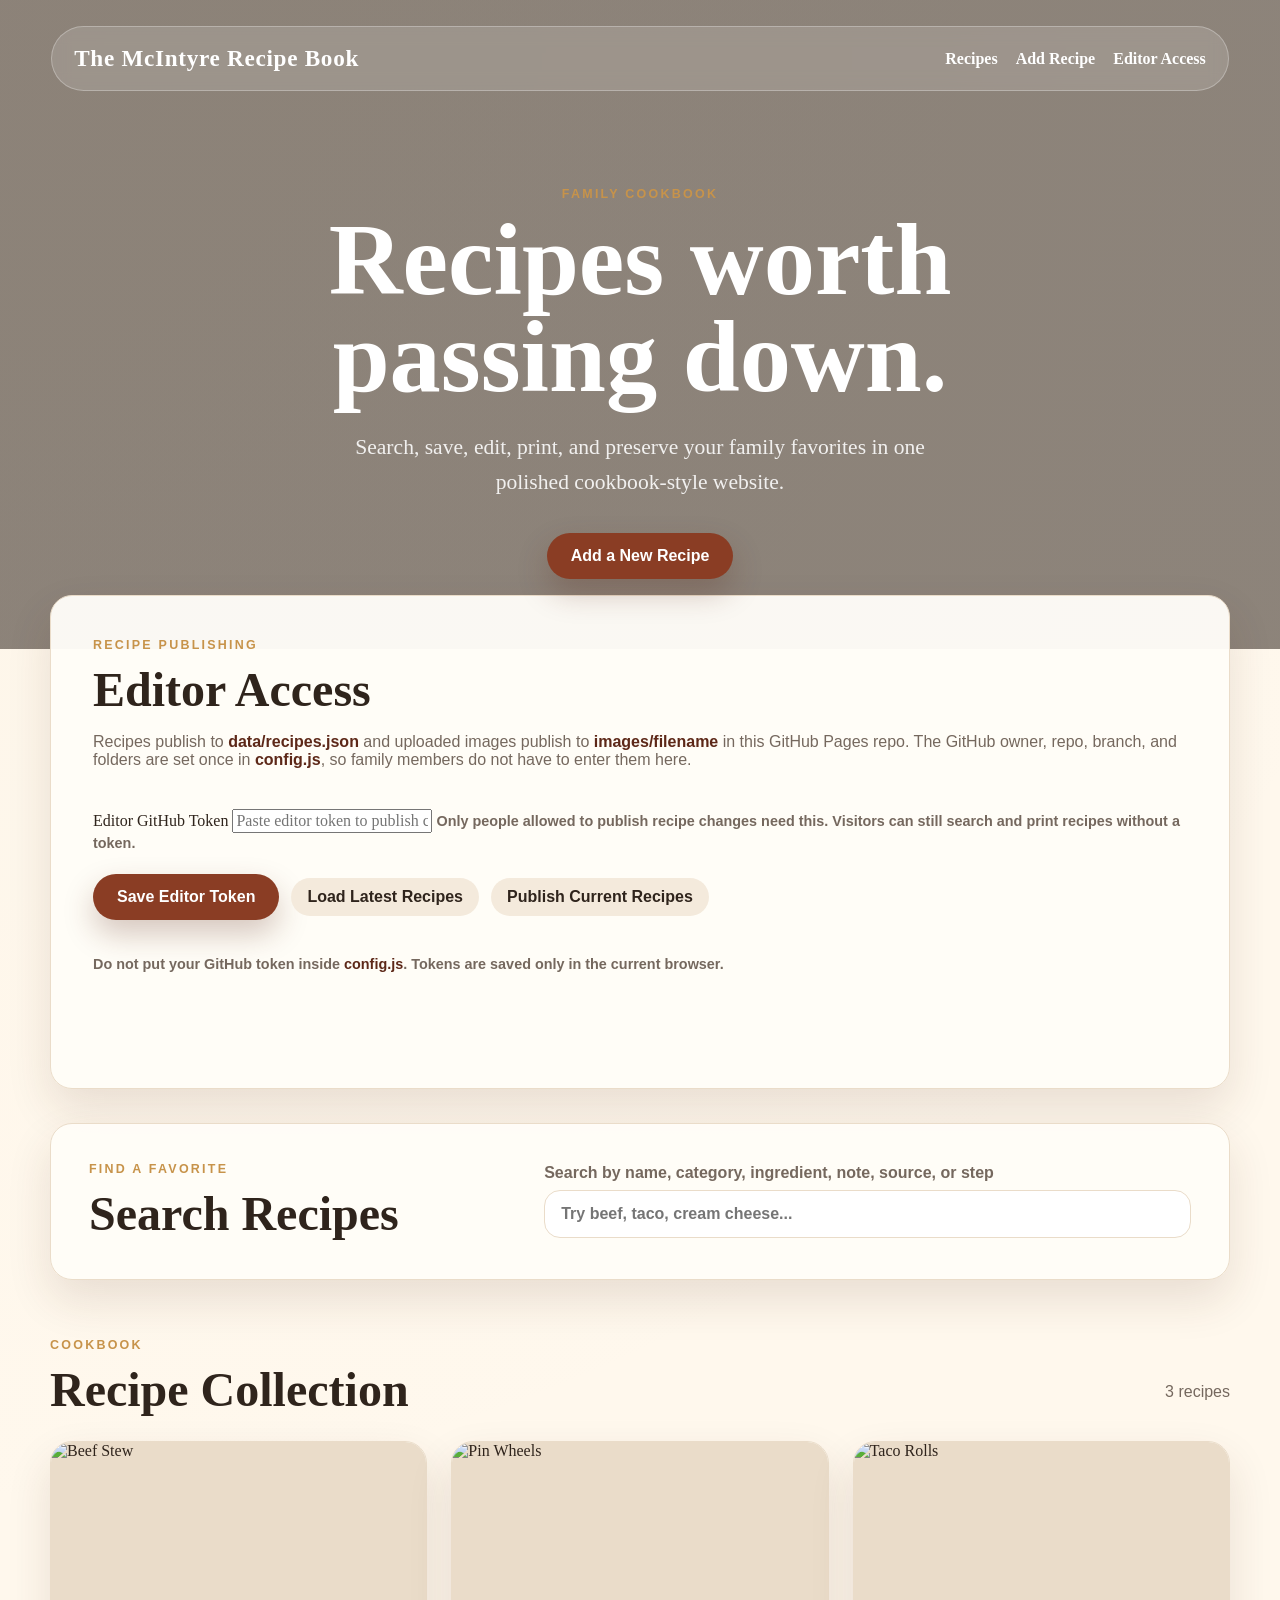
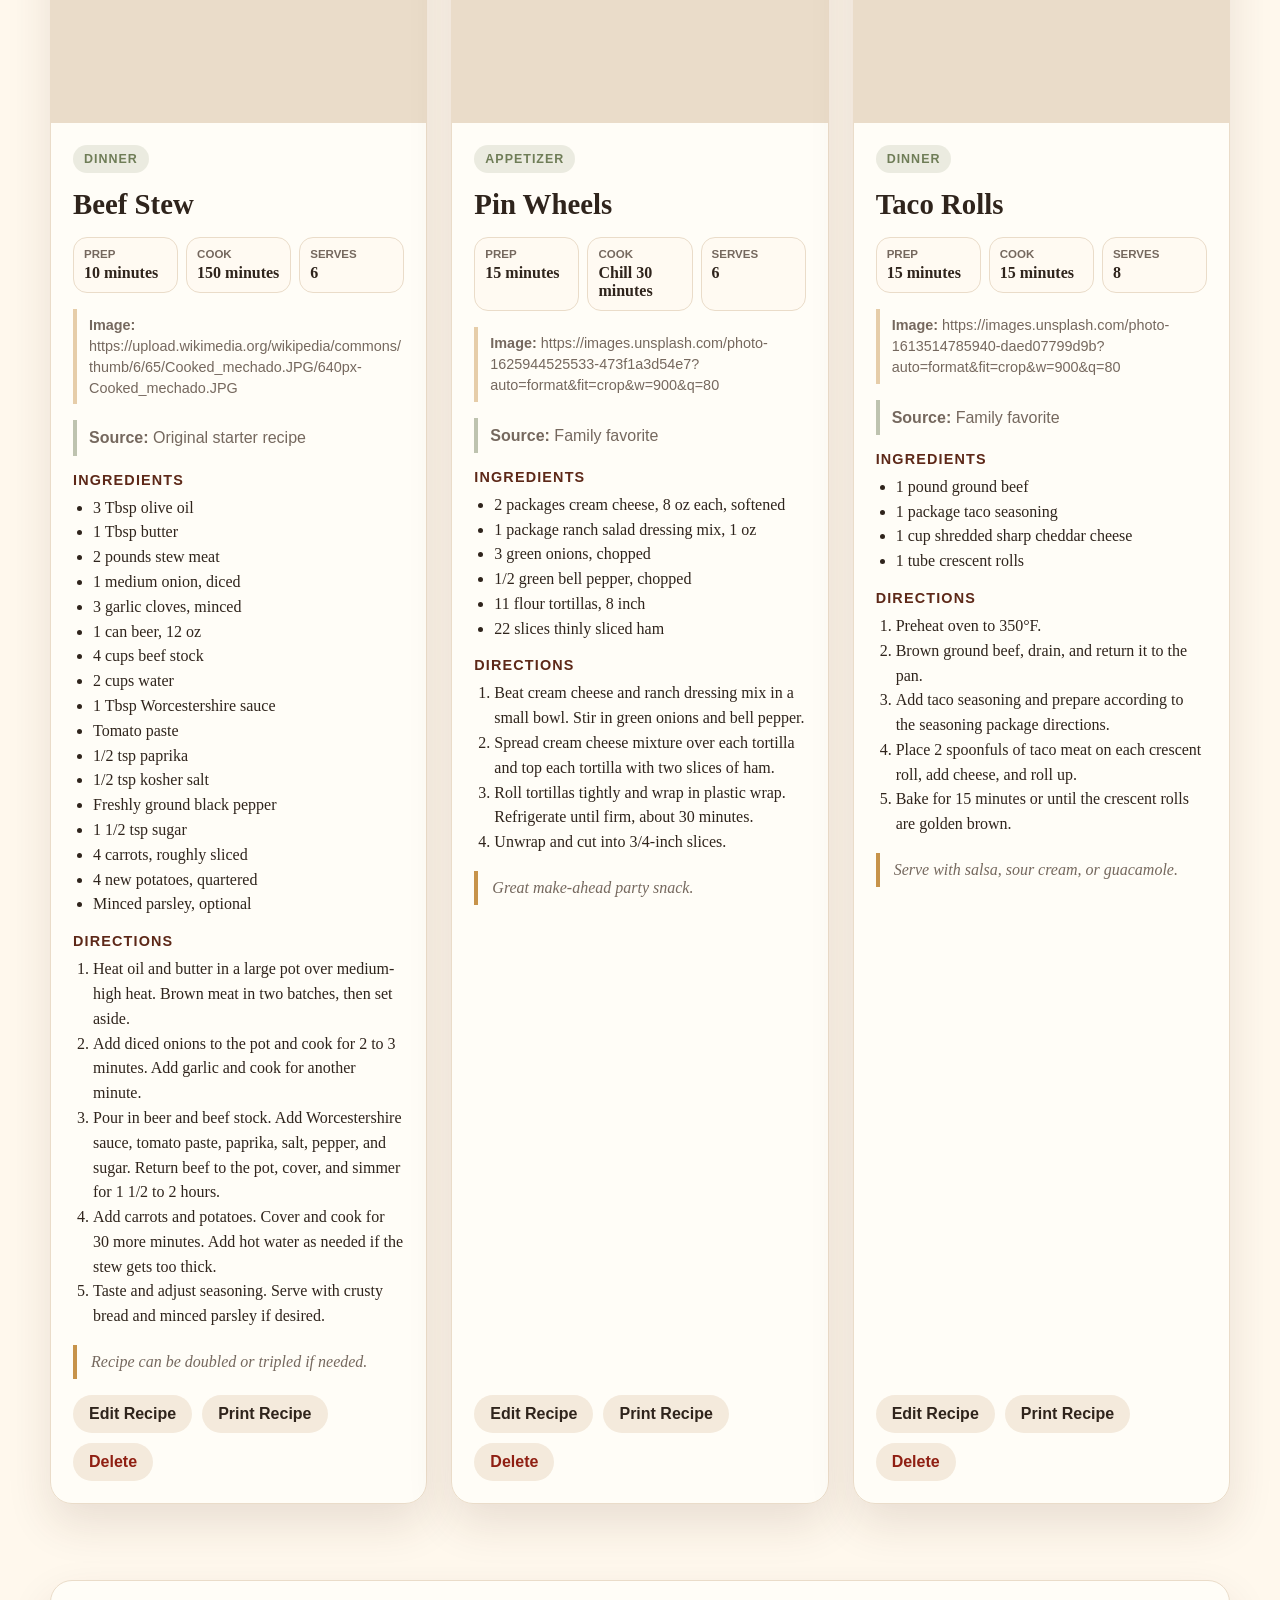
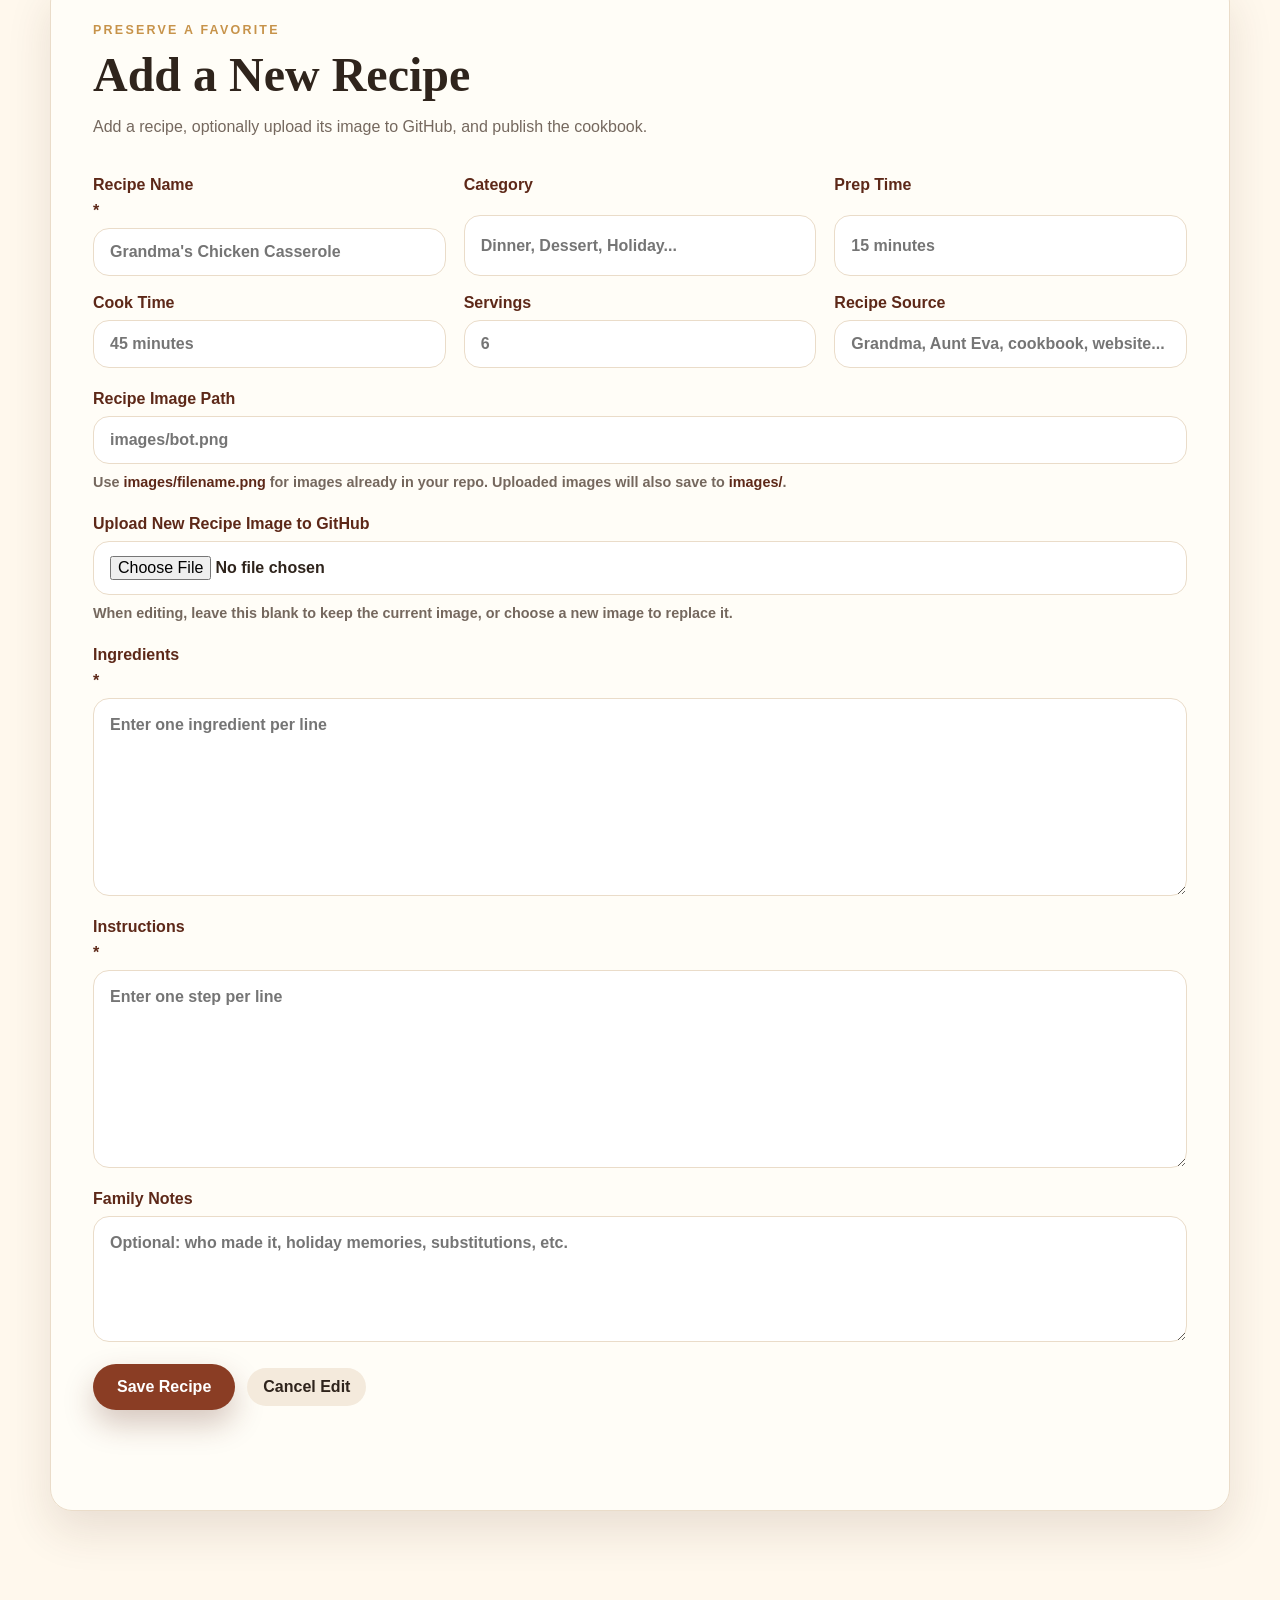
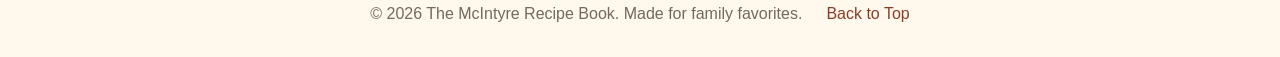
==== commit 52b2d85c: "Replace GitHub Settings with Editor Access section" ====
--- a/index.html
+++ b/index.html
@@ -13,7 +13,7 @@
       <div class="nav-links">
         <a href="#recipes">Recipes</a>
         <a href="#add-recipe">Add Recipe</a>
-        <a href="#github-settings">GitHub Settings</a>
+        <a href="#editor-access">Editor Access</a>
       </div>
     </nav>
 
@@ -28,59 +28,43 @@
   </header>
 
   <main>
-    <section class="cookbook-panel github-panel" id="github-settings" aria-labelledby="github-settings-title">
+    <section class="cookbook-panel github-panel" id="editor-access" aria-labelledby="editor-access-title">
       <div class="section-heading form-heading">
         <div>
-          <p class="section-label">Website publishing</p>
-          <h2 id="github-settings-title">GitHub Recipe Storage</h2>
+          <p class="section-label">Recipe publishing</p>
+          <h2 id="editor-access-title">Editor Access</h2>
           <p class="muted">
-            Images upload to <strong>images/filename</strong>, the folder beside this index.html file. Recipes publish to a JSON file so everyone can see the same cookbook.
+            Recipes publish to <strong>data/recipes.json</strong> and uploaded images publish to <strong>images/filename</strong> in this GitHub Pages repo.
+            The GitHub owner, repo, branch, and folders are set once in <strong>config.js</strong>, so family members do not have to enter them here.
           </p>
         </div>
       </div>
 
       <form id="github-form" class="github-form">
-        <div class="form-grid">
+        <input id="github-owner" name="owner" type="hidden" />
+        <input id="github-repo" name="repo" type="hidden" />
+        <input id="github-branch" name="branch" type="hidden" />
+        <input id="github-image-folder" name="imageFolder" type="hidden" />
+        <input id="github-recipes-path" name="recipesPath" type="hidden" />
+
+        <div class="form-grid single-column">
           <label>
-            GitHub Owner / Username <span aria-hidden="true">*</span>
-            <input id="github-owner" name="owner" type="text" placeholder="redmarine84" autocomplete="off" />
-          </label>
-
-          <label>
-            Repository Name <span aria-hidden="true">*</span>
-            <input id="github-repo" name="repo" type="text" placeholder="FamilyRecipes.github.io" autocomplete="off" />
-          </label>
-
-          <label>
-            Branch <span aria-hidden="true">*</span>
-            <input id="github-branch" name="branch" type="text" value="main" autocomplete="off" />
-          </label>
-
-          <label>
-            Image Folder <span aria-hidden="true">*</span>
-            <input id="github-image-folder" name="imageFolder" type="text" value="images" autocomplete="off" />
-            <span class="field-hint">Use exactly <strong>images</strong> for paths like <strong>images/bot.png</strong>.</span>
-          </label>
-
-          <label>
-            Recipes JSON File <span aria-hidden="true">*</span>
-            <input id="github-recipes-path" name="recipesPath" type="text" value="data/recipes.json" autocomplete="off" />
-          </label>
-
-          <label>
-            GitHub Fine-Grained Token <span aria-hidden="true">*</span>
-            <input id="github-token" name="token" type="password" placeholder="Paste token here" autocomplete="off" />
+            Editor GitHub Token
+            <input id="github-token" name="token" type="password" placeholder="Paste editor token to publish changes" autocomplete="off" />
+            <span class="field-hint">
+              Only people allowed to publish recipe changes need this. Visitors can still search and print recipes without a token.
+            </span>
           </label>
         </div>
 
         <div class="form-actions">
-          <button class="primary-button" id="save-github-settings-button" type="button">Save GitHub Settings</button>
-          <button class="secondary-button" id="load-github-recipes-button" type="button">Load Recipes from GitHub</button>
+          <button class="primary-button" id="save-github-settings-button" type="button">Save Editor Token</button>
+          <button class="secondary-button" id="load-github-recipes-button" type="button">Load Latest Recipes</button>
           <button class="secondary-button" id="publish-recipes-button" type="button">Publish Current Recipes</button>
         </div>
 
         <p class="field-hint">
-          Token needs repository contents read/write permission. The token is saved only in this browser, not inside your website files.
+          Do not put your GitHub token inside <strong>config.js</strong>. Tokens are saved only in the current browser.
         </p>
         <p id="github-message" class="save-message" role="status" aria-live="polite"></p>
       </form>
@@ -209,6 +193,7 @@
     <a href="#top">Back to Top</a>
   </footer>
 
+  <script src="config.js"></script>
   <script src="app.js"></script>
 </body>
 </html>
--- a/style.css
+++ b/style.css
@@ -582,3 +582,33 @@
   cursor: not-allowed;
   opacity: 0.65;
 }
+
+.github-panel {
+  margin-bottom: 34px;
+  padding: clamp(24px, 4vw, 42px);
+}
+
+.github-form {
+  display: grid;
+  gap: 20px;
+}
+
+.recipe-image-path {
+  border-left: 4px solid rgba(199, 147, 74, 0.45);
+  margin: 0;
+  padding: 6px 0 6px 12px;
+  color: var(--muted);
+  font-family: Arial, Helvetica, sans-serif;
+  font-size: 0.9rem;
+  line-height: 1.45;
+  overflow-wrap: anywhere;
+}
+
+.github-panel strong,
+.field-hint strong {
+  color: var(--brand-dark);
+}
+
+.single-column {
+  grid-template-columns: 1fr;
+}
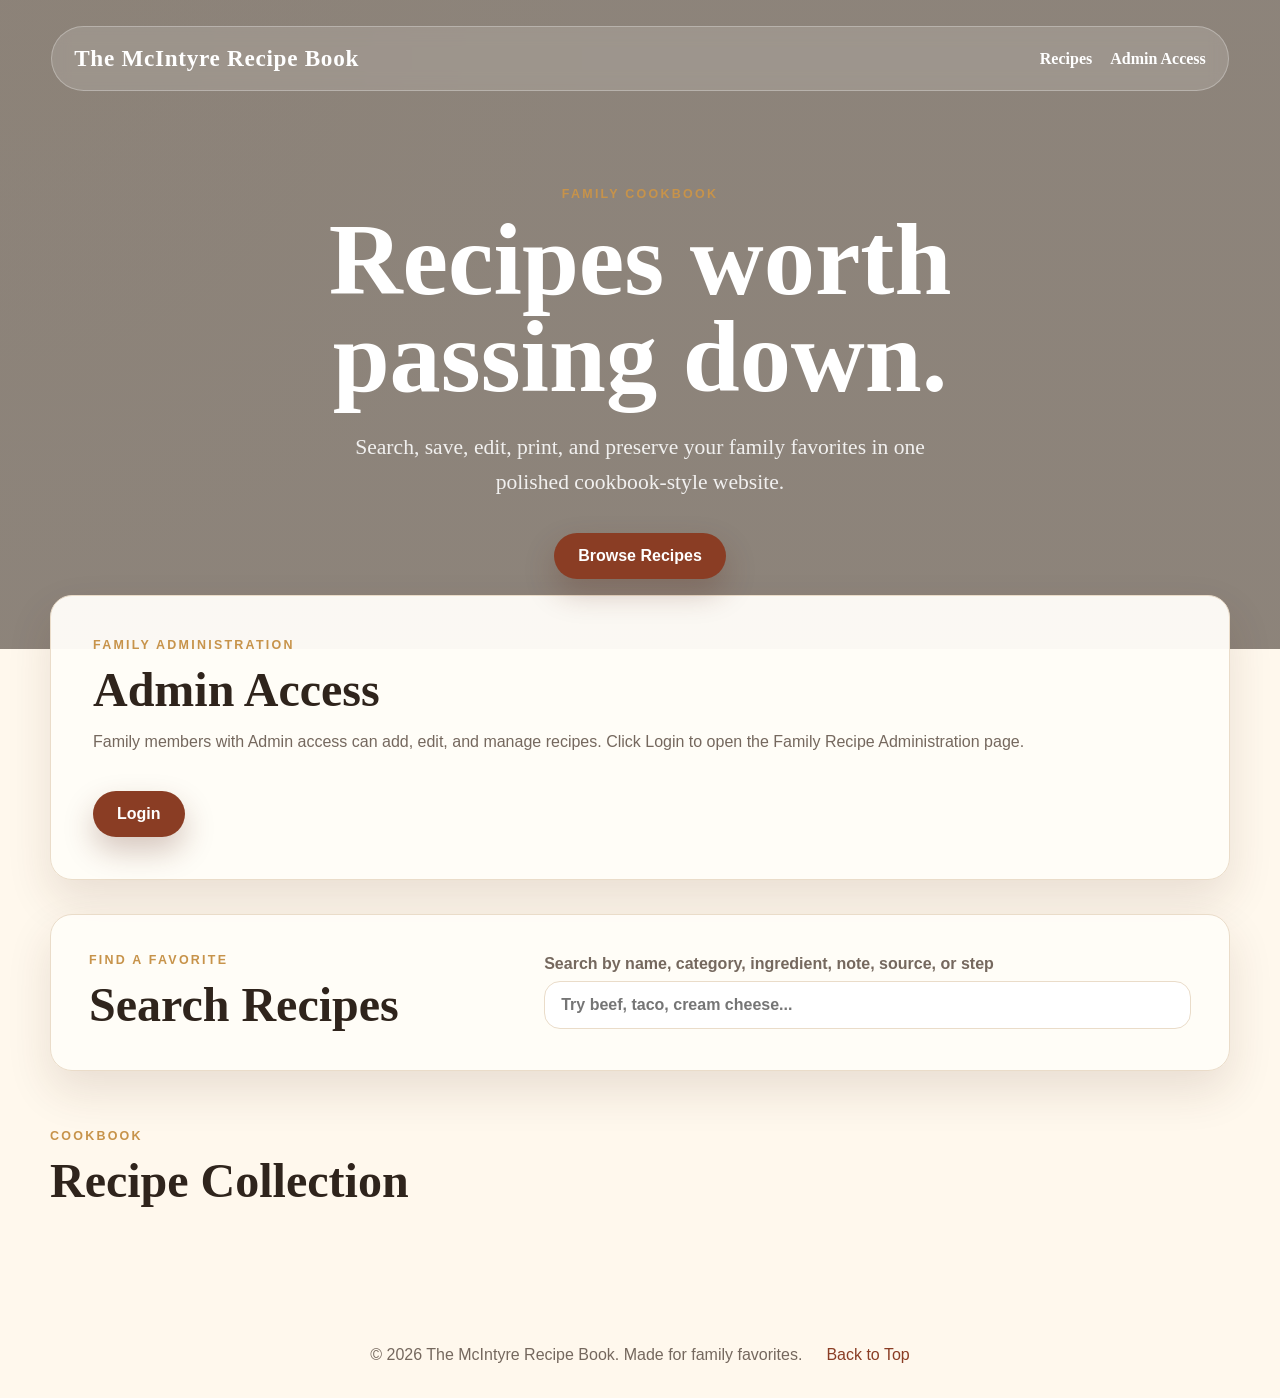
==== commit 0053474b: "Update index.html" ====
--- a/index.html
+++ b/index.html
@@ -12,8 +12,7 @@
       <a class="brand" href="#top">The McIntyre Recipe Book</a>
       <div class="nav-links">
         <a href="#recipes">Recipes</a>
-        <a href="#add-recipe">Add Recipe</a>
-        <a href="#editor-access">Editor Access</a>
+        <a href="#admin-access">Admin Access</a>
       </div>
     </nav>
 
@@ -23,52 +22,27 @@
       <p class="hero-text">
         Search, save, edit, print, and preserve your family favorites in one polished cookbook-style website.
       </p>
-      <a class="primary-button" href="#add-recipe">Add a New Recipe</a>
+      <a class="primary-button" href="#recipes">Browse Recipes</a>
     </section>
   </header>
 
   <main>
-    <section class="cookbook-panel github-panel" id="editor-access" aria-labelledby="editor-access-title">
-      <div class="section-heading form-heading">
-        <div>
-          <p class="section-label">Recipe publishing</p>
-          <h2 id="editor-access-title">Editor Access</h2>
-          <p class="muted">
-            Recipes publish to <strong>data/recipes.json</strong> and uploaded images publish to <strong>images/filename</strong> in this GitHub Pages repo.
-            The GitHub owner, repo, branch, and folders are set once in <strong>config.js</strong>, so family members do not have to enter them here.
-          </p>
-        </div>
-      </div>
+    <section class="cookbook-panel github-panel" id="admin-access" aria-labelledby="admin-access-title">
+  <div class="section-heading form-heading">
+    <div>
+      <p class="section-label">Family Administration</p>
+      <h2 id="admin-access-title">Admin Access</h2>
+      <p class="muted">
+        Family members with Admin access can add, edit, and manage recipes.
+        Click Login to open the Family Recipe Administration page.
+      </p>
+    </div>
+  </div>
 
-      <form id="github-form" class="github-form">
-        <input id="github-owner" name="owner" type="hidden" />
-        <input id="github-repo" name="repo" type="hidden" />
-        <input id="github-branch" name="branch" type="hidden" />
-        <input id="github-image-folder" name="imageFolder" type="hidden" />
-        <input id="github-recipes-path" name="recipesPath" type="hidden" />
-
-        <div class="form-grid single-column">
-          <label>
-            Editor GitHub Token
-            <input id="github-token" name="token" type="password" placeholder="Paste editor token to publish changes" autocomplete="off" />
-            <span class="field-hint">
-              Only people allowed to publish recipe changes need this. Visitors can still search and print recipes without a token.
-            </span>
-          </label>
-        </div>
-
-        <div class="form-actions">
-          <button class="primary-button" id="save-github-settings-button" type="button">Save Editor Token</button>
-          <button class="secondary-button" id="load-github-recipes-button" type="button">Load Latest Recipes</button>
-          <button class="secondary-button" id="publish-recipes-button" type="button">Publish Current Recipes</button>
-        </div>
-
-        <p class="field-hint">
-          Do not put your GitHub token inside <strong>config.js</strong>. Tokens are saved only in the current browser.
-        </p>
-        <p id="github-message" class="save-message" role="status" aria-live="polite"></p>
-      </form>
-    </section>
+  <div class="form-actions">
+    <a class="primary-button" href="admin.html">Login</a>
+  </div>
+</section>
 
     <section class="cookbook-panel search-panel" aria-labelledby="recipe-search-title">
       <div>
@@ -95,97 +69,7 @@
         <h3>No recipes found</h3>
         <p>Try a different search, or add a new family recipe below.</p>
       </div>
-    </section>
-
-    <section class="cookbook-panel form-panel" id="add-recipe" aria-labelledby="add-recipe-title">
-      <div class="section-heading form-heading">
-        <div>
-          <p class="section-label" id="form-mode-label">Preserve a favorite</p>
-          <h2 id="add-recipe-title">Add a New Recipe</h2>
-          <p class="muted" id="form-help-text">Add a recipe, optionally upload its image to GitHub, and publish the cookbook.</p>
-        </div>
-      </div>
-
-      <div id="edit-status" class="edit-status" hidden>
-        <strong>Editing:</strong> <span id="edit-status-title"></span>
-      </div>
-
-      <form id="recipe-form" class="recipe-form">
-        <input id="editing-recipe-id" name="editingRecipeId" type="hidden" />
-
-        <div class="form-grid">
-          <label>
-            Recipe Name <span aria-hidden="true">*</span>
-            <input id="recipe-title" name="title" type="text" placeholder="Grandma's Chicken Casserole" required />
-          </label>
-
-          <label>
-            Category
-            <input id="recipe-category" name="category" type="text" placeholder="Dinner, Dessert, Holiday..." />
-          </label>
-
-          <label>
-            Prep Time
-            <input id="recipe-prep" name="prepTime" type="text" placeholder="15 minutes" />
-          </label>
-
-          <label>
-            Cook Time
-            <input id="recipe-cook" name="cookTime" type="text" placeholder="45 minutes" />
-          </label>
-
-          <label>
-            Servings
-            <input id="recipe-servings" name="servings" type="text" placeholder="6" />
-          </label>
-
-          <label>
-            Recipe Source
-            <input id="recipe-source" name="source" type="text" placeholder="Grandma, Aunt Eva, cookbook, website..." />
-          </label>
-        </div>
-
-        <label>
-          Recipe Image Path
-          <input id="recipe-image-path" name="imagePath" type="text" placeholder="images/bot.png" />
-          <span class="field-hint">Use <strong>images/filename.png</strong> for images already in your repo. Uploaded images will also save to <strong>images/</strong>.</span>
-        </label>
-
-        <label>
-          Upload New Recipe Image to GitHub
-          <input id="recipe-image" name="image" type="file" accept="image/*" />
-          <span class="field-hint">When editing, leave this blank to keep the current image, or choose a new image to replace it.</span>
-        </label>
-
-        <label>
-          Ingredients <span aria-hidden="true">*</span>
-          <textarea id="recipe-ingredients" name="ingredients" rows="7" placeholder="Enter one ingredient per line" required></textarea>
-        </label>
-
-        <label>
-          Instructions <span aria-hidden="true">*</span>
-          <textarea id="recipe-instructions" name="instructions" rows="7" placeholder="Enter one step per line" required></textarea>
-        </label>
-
-        <label>
-          Family Notes
-          <textarea id="recipe-notes" name="notes" rows="4" placeholder="Optional: who made it, holiday memories, substitutions, etc."></textarea>
-        </label>
-
-        <div class="image-preview-wrap" id="image-preview-wrap" hidden>
-          <p id="image-preview-title">Image Preview</p>
-          <img id="image-preview" alt="Recipe preview" />
-          <button class="text-button" id="remove-image-button" type="button">Remove Image / Use Placeholder</button>
-        </div>
-
-        <div class="form-actions">
-          <button class="primary-button form-submit" id="save-recipe-button" type="button">Save Recipe</button>
-          <button class="secondary-button" id="cancel-edit-button" type="button" hidden>Cancel Edit</button>
-        </div>
-
-        <p id="save-message" class="save-message" role="status" aria-live="polite"></p>
-      </form>
-    </section>
+    </section>    
   </main>
 
   <footer class="site-footer">
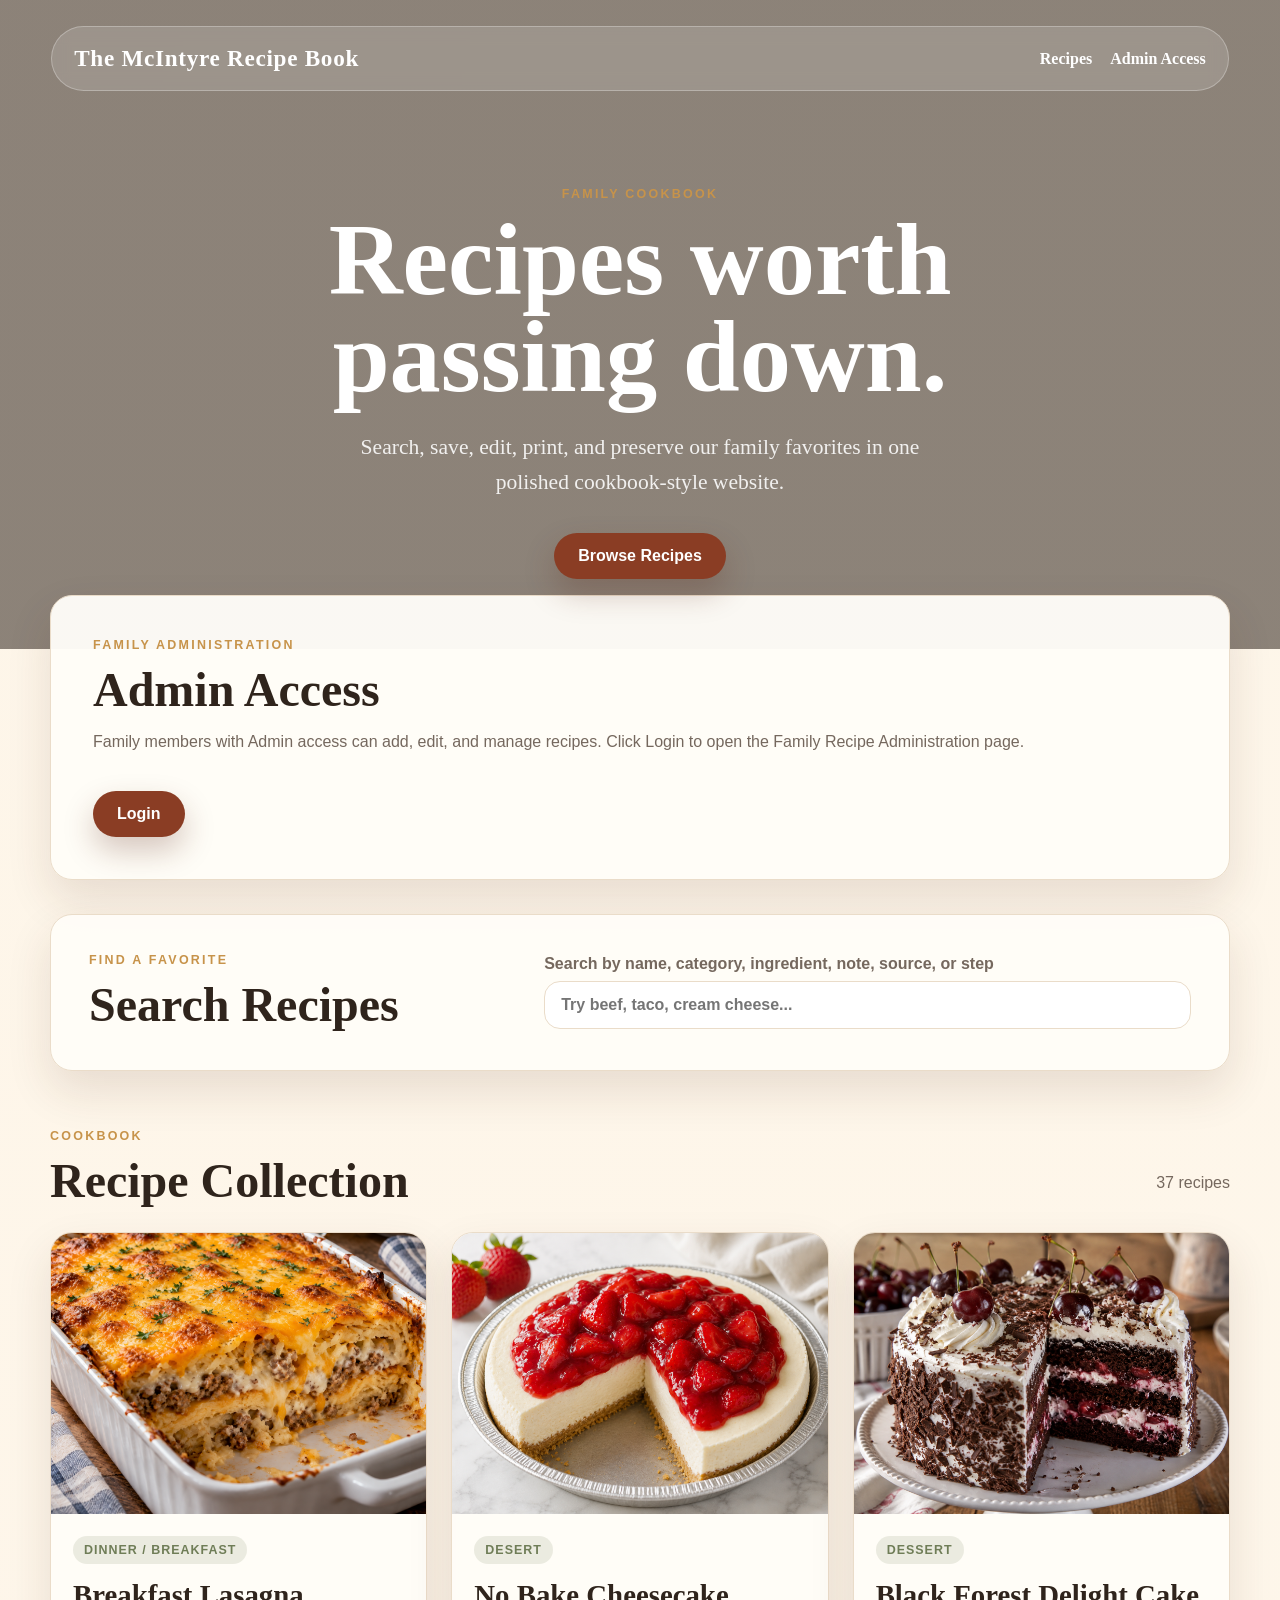
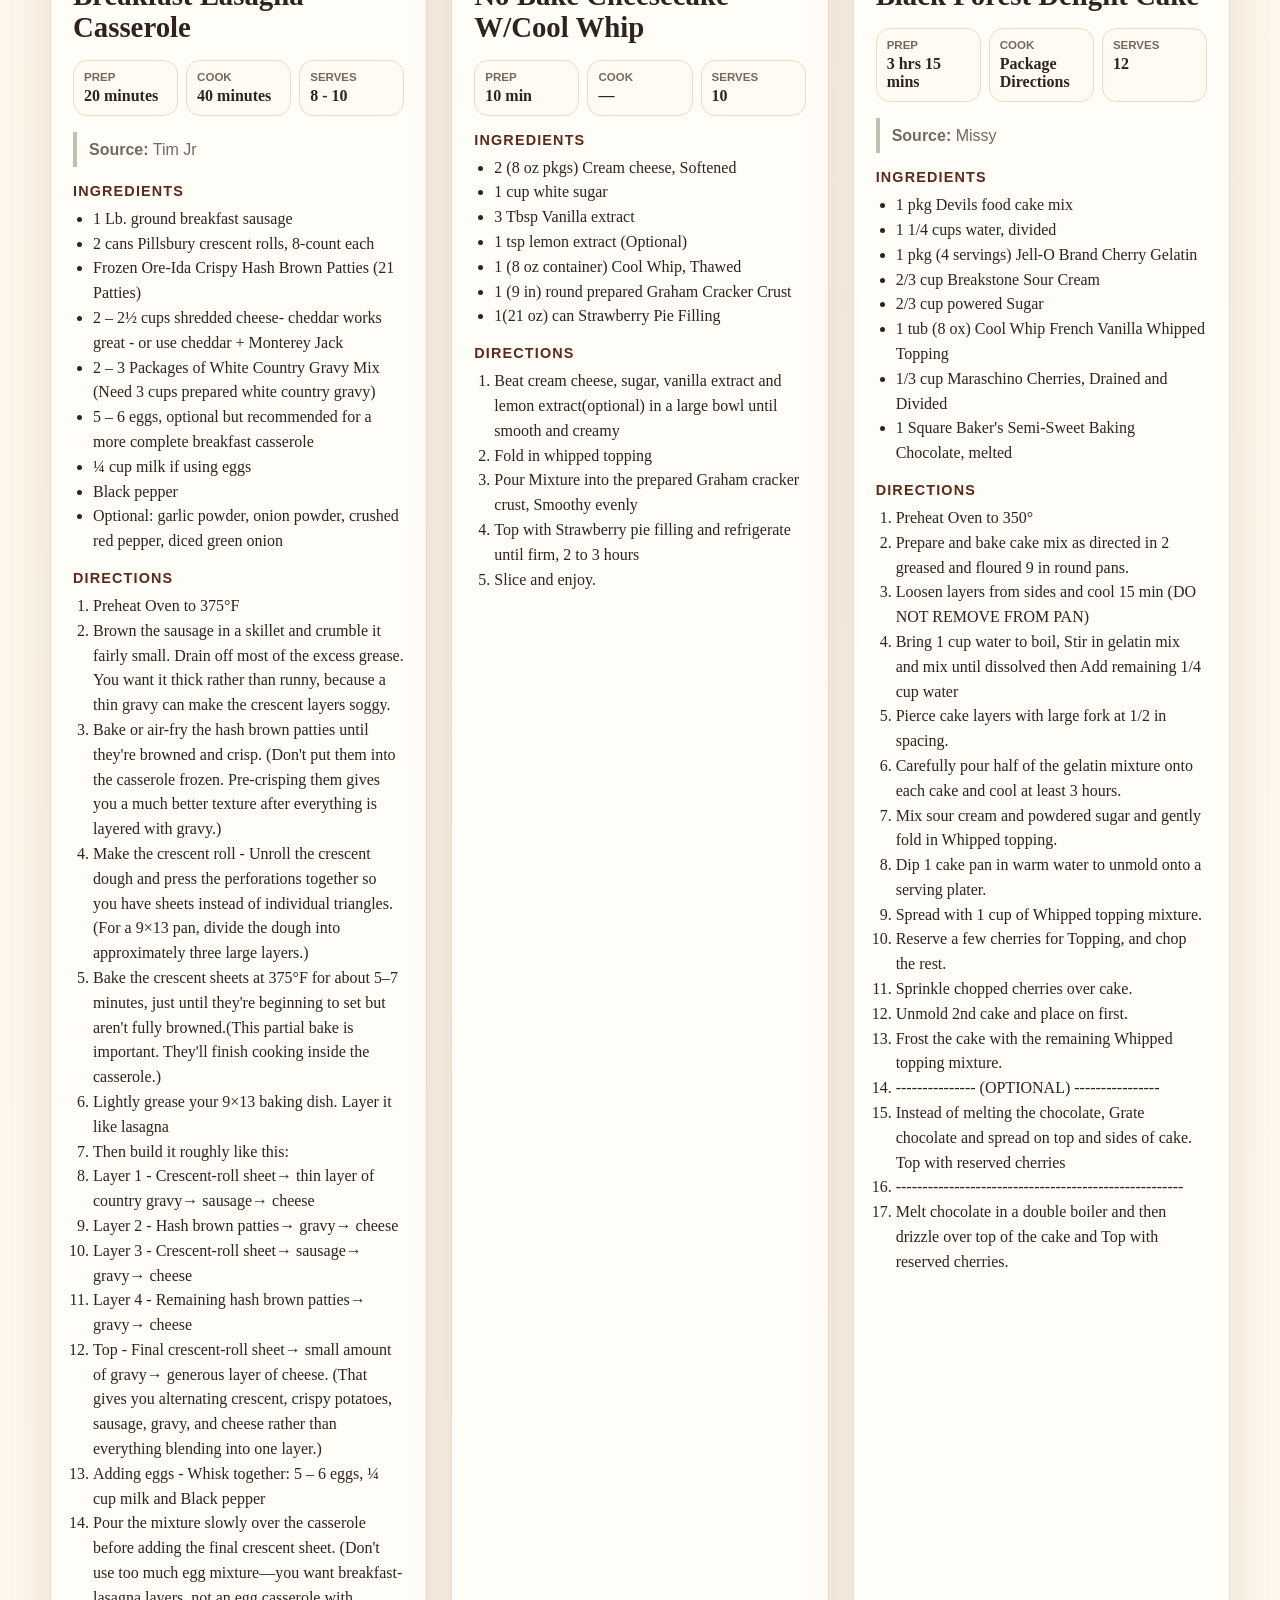
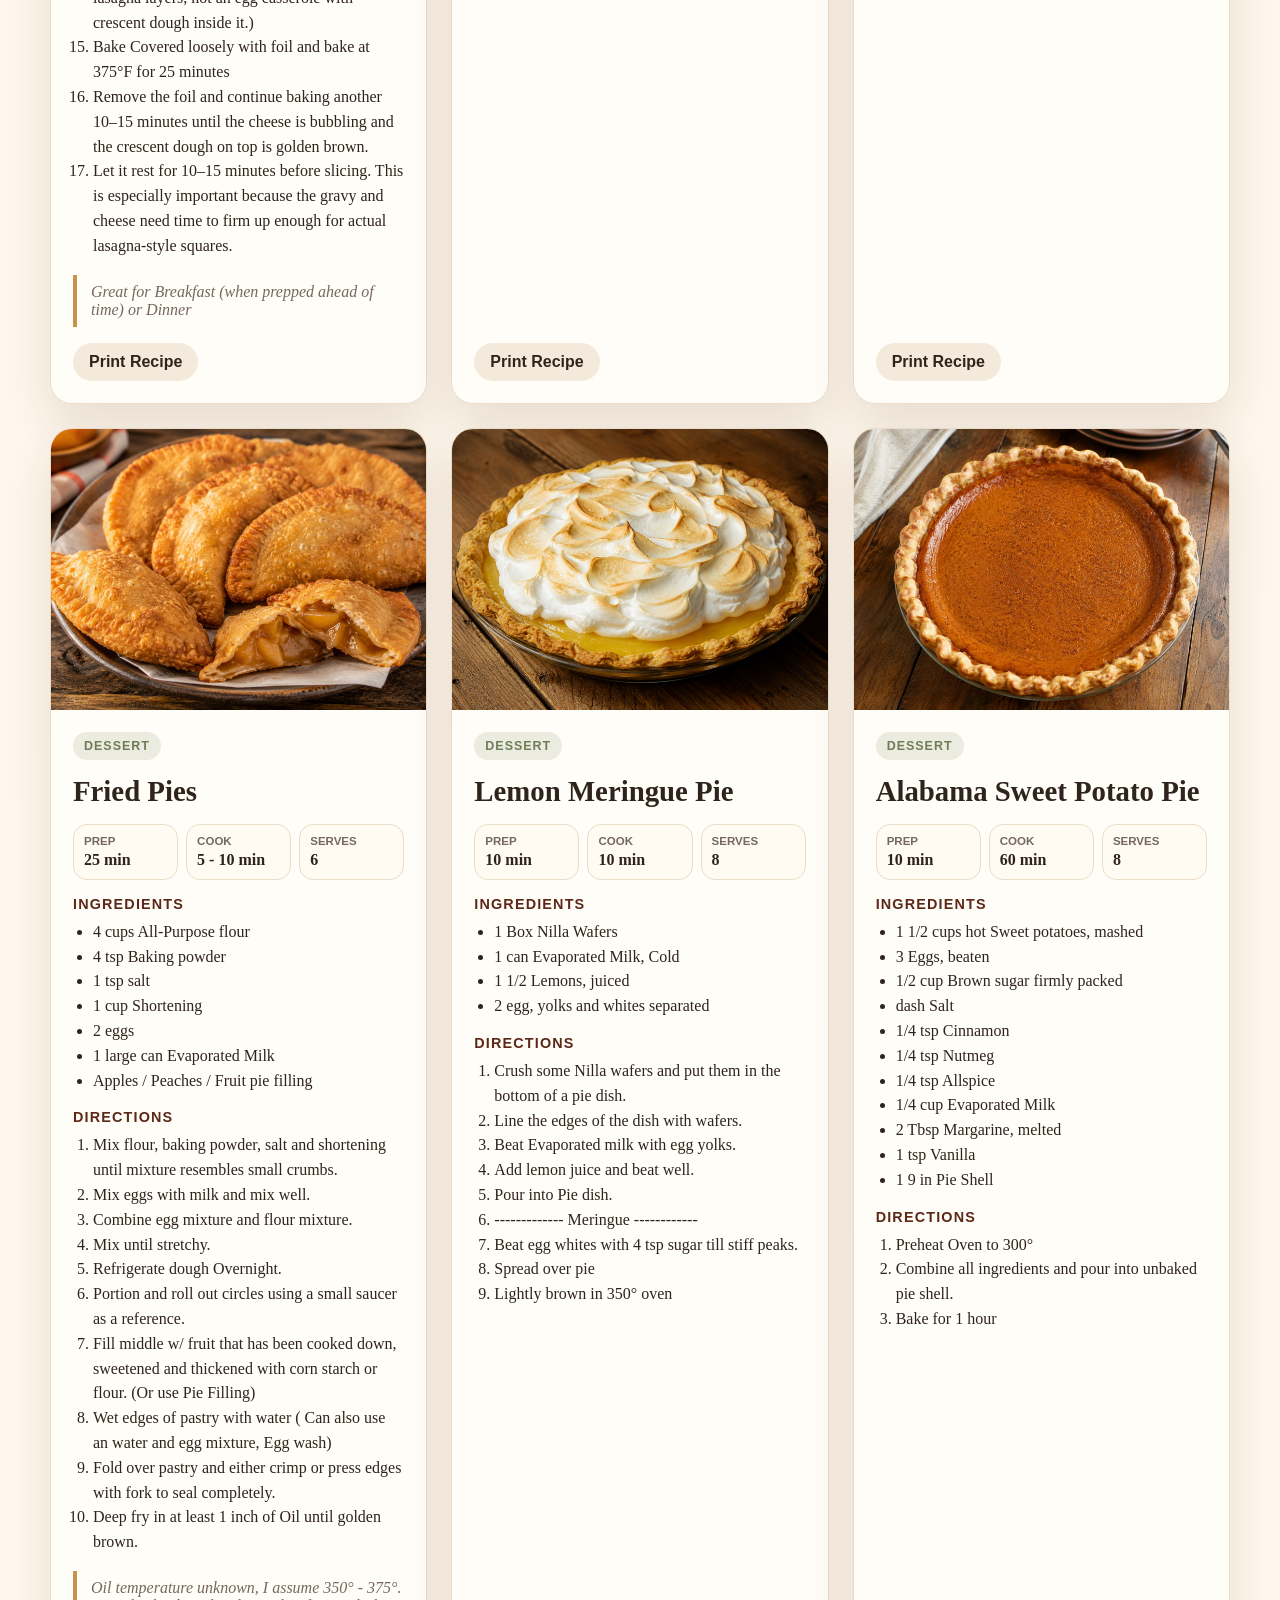
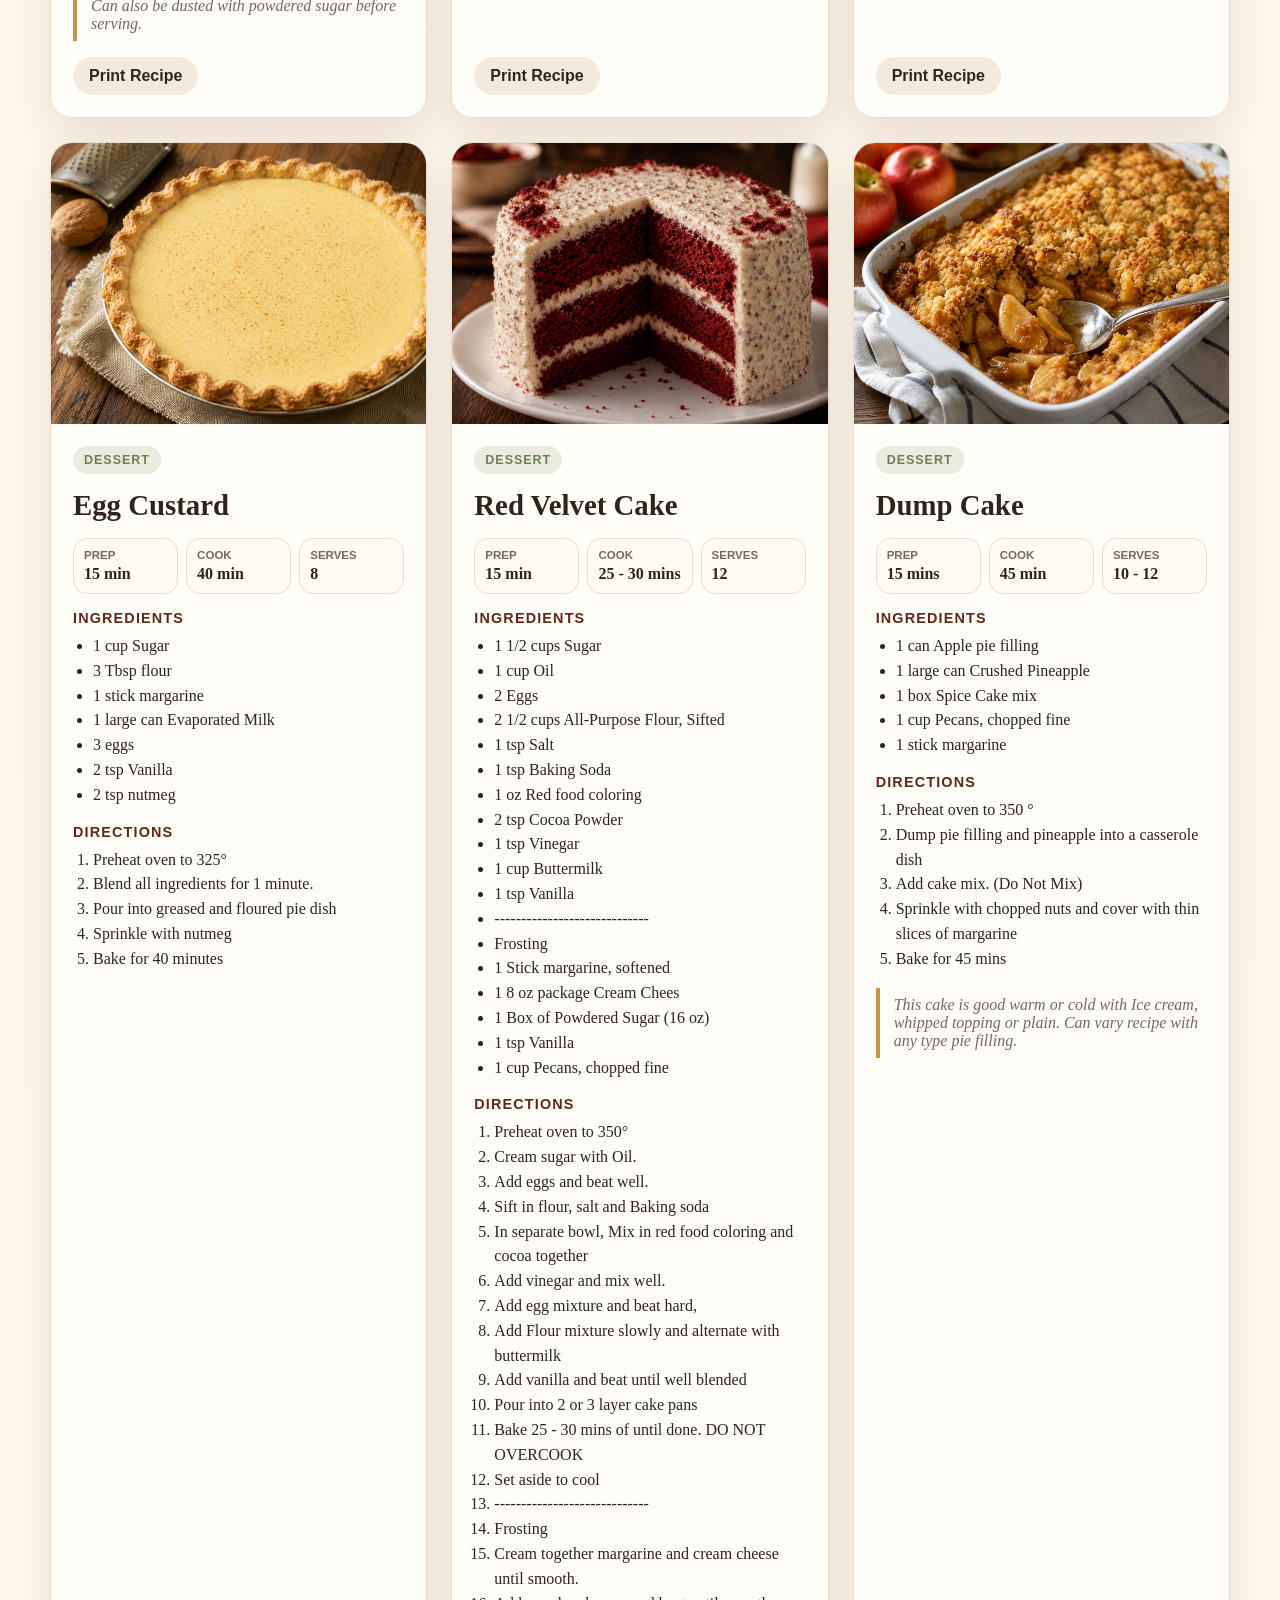
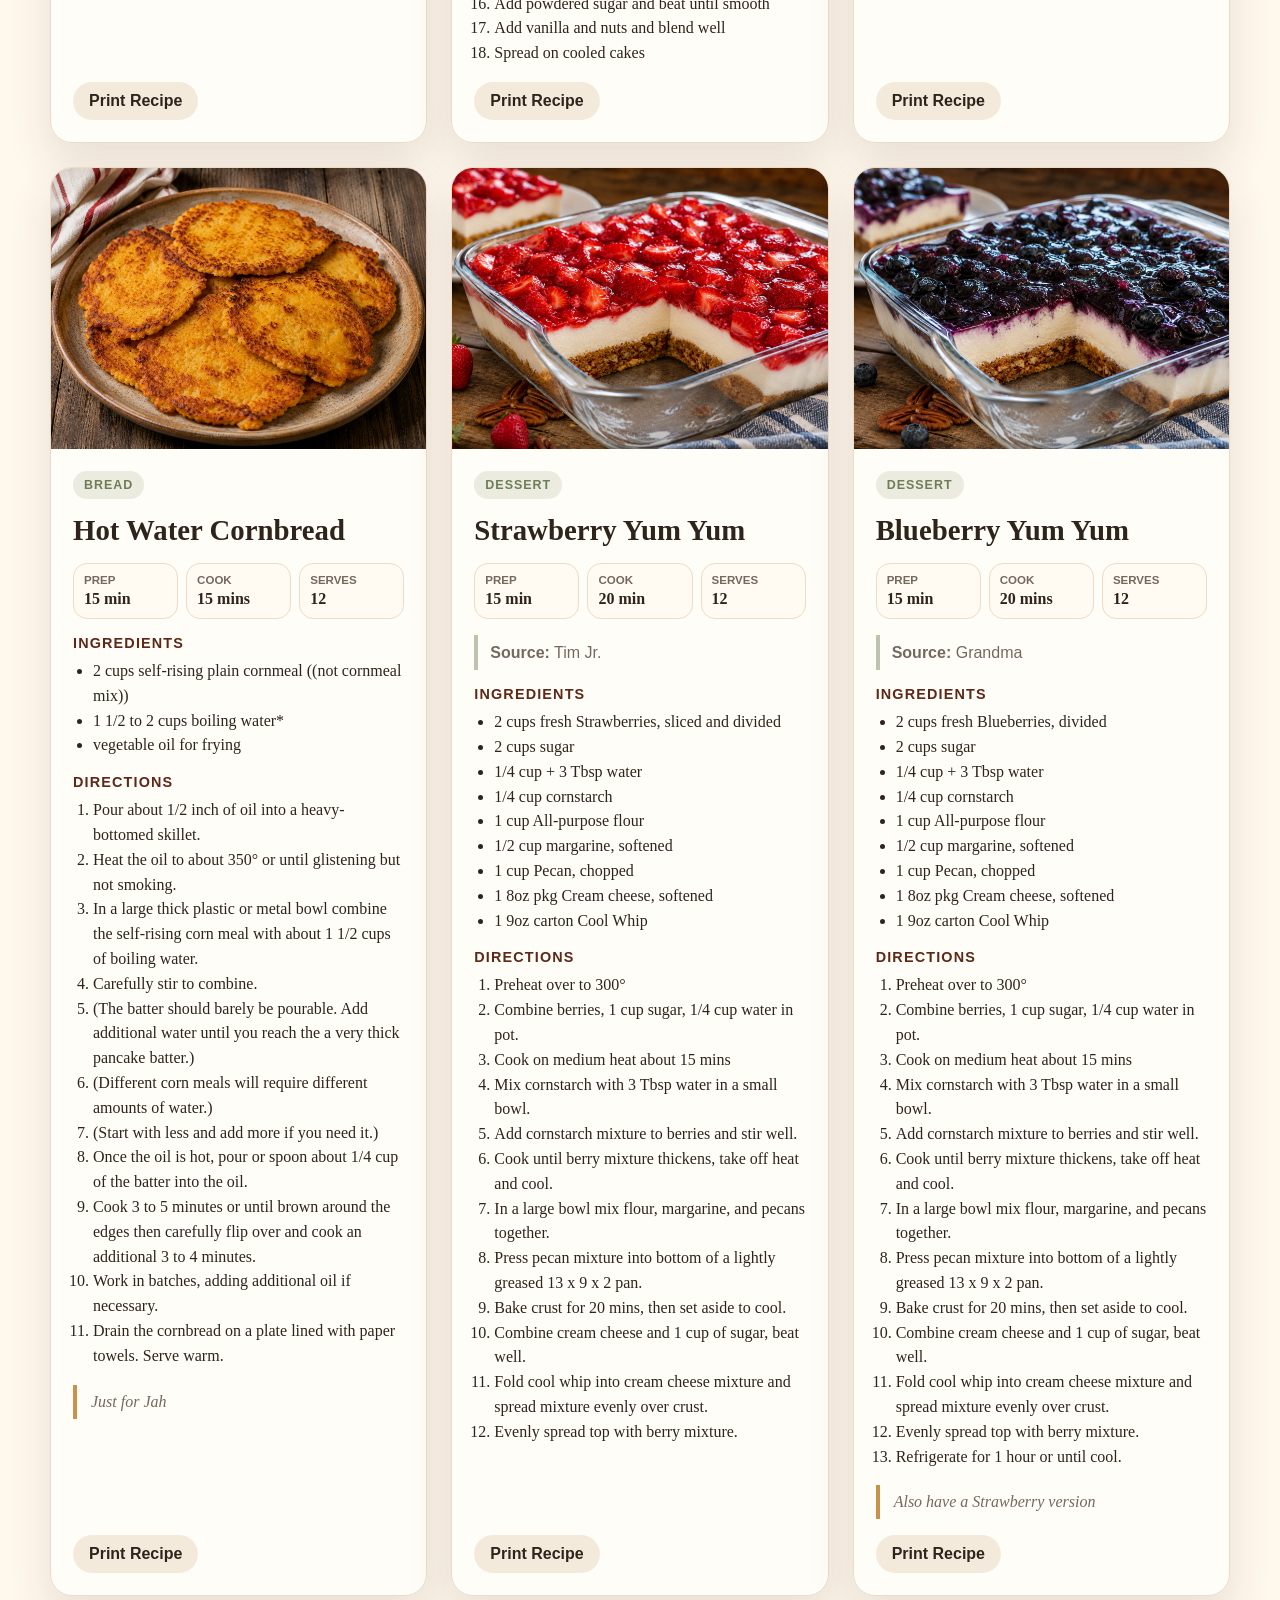
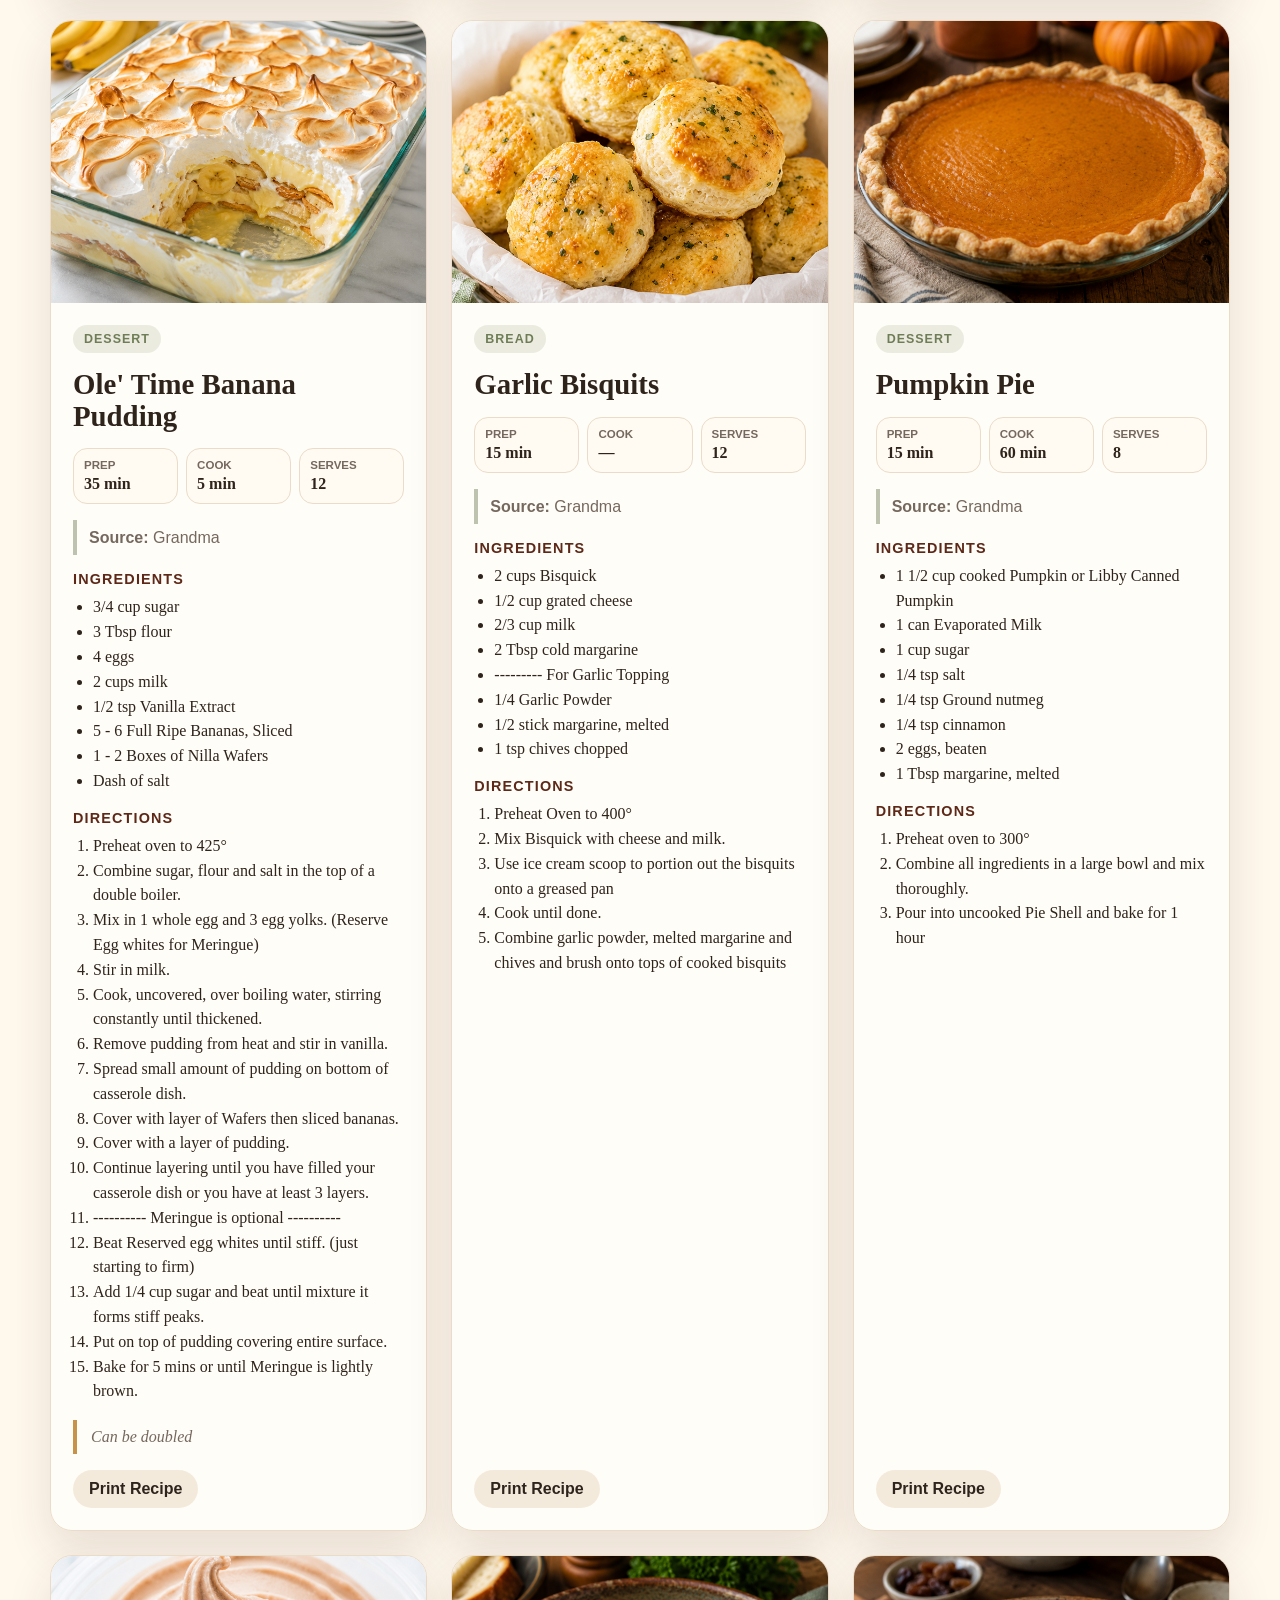
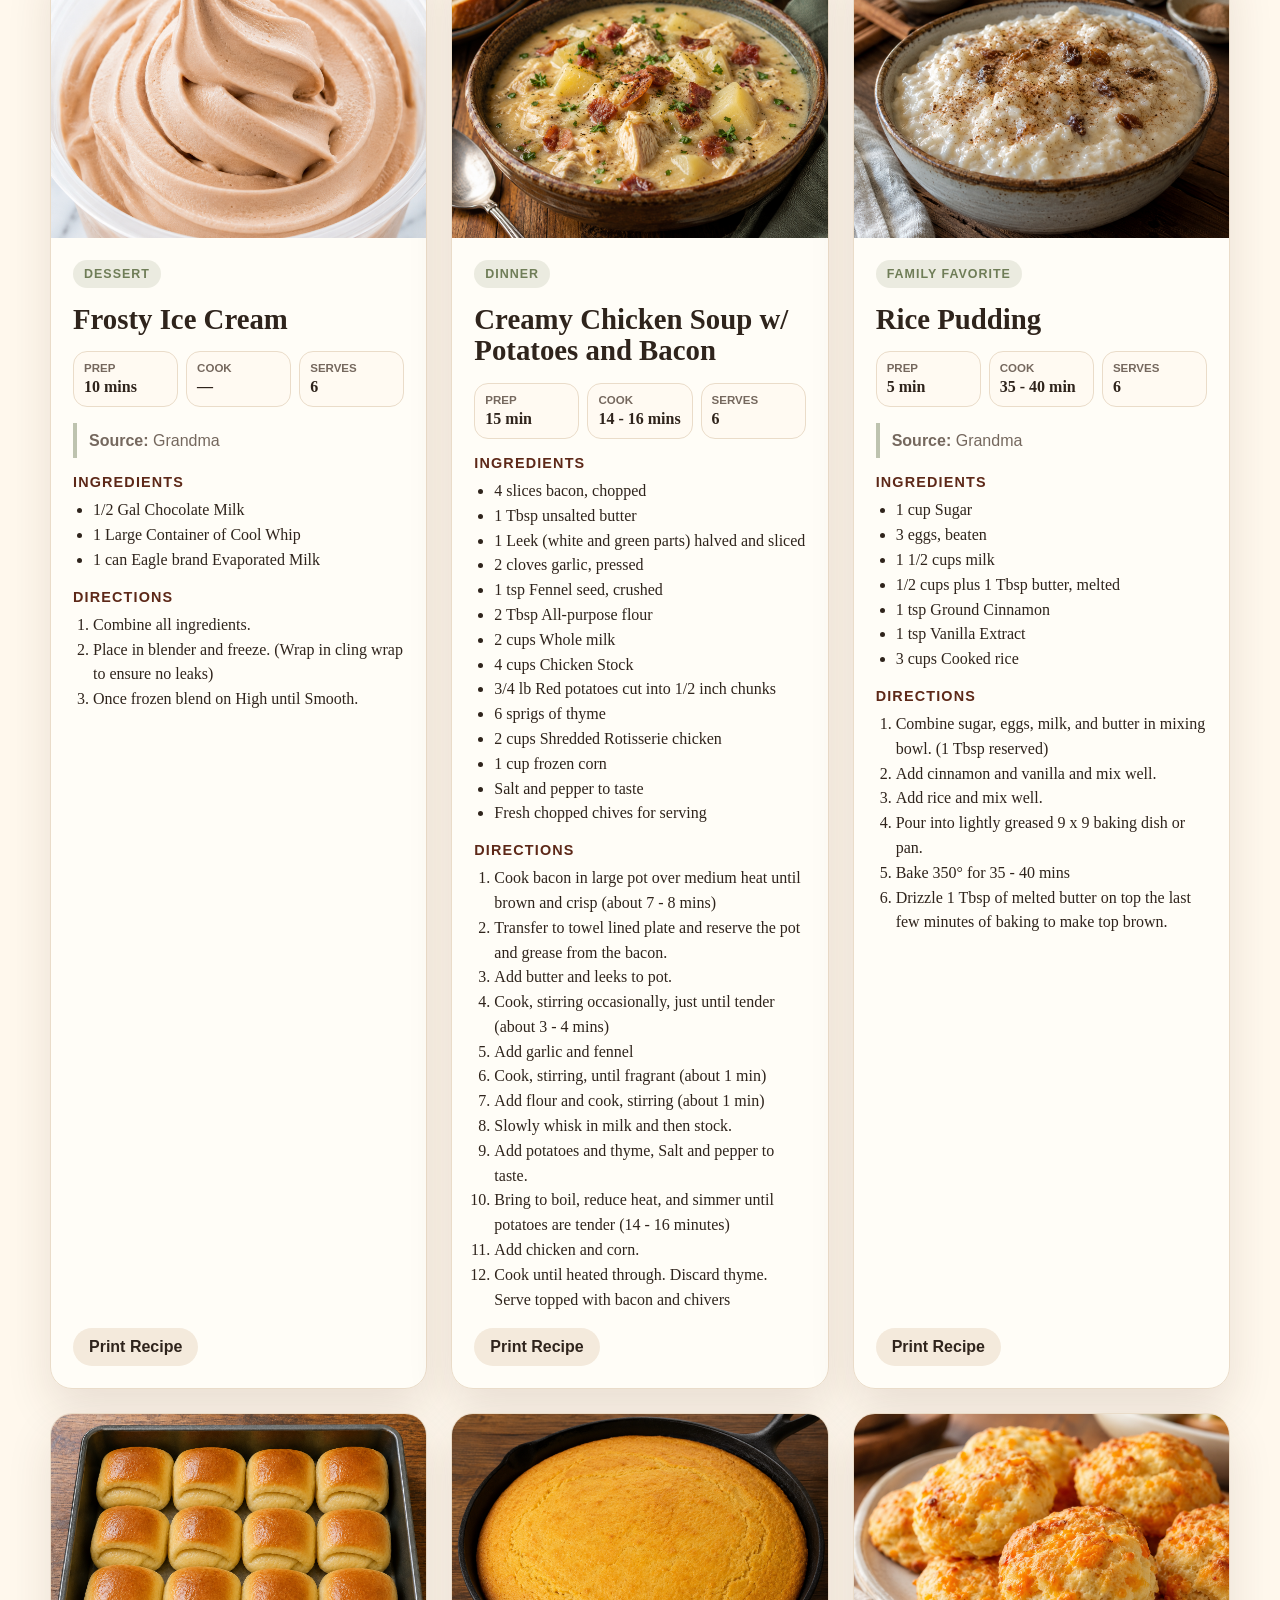
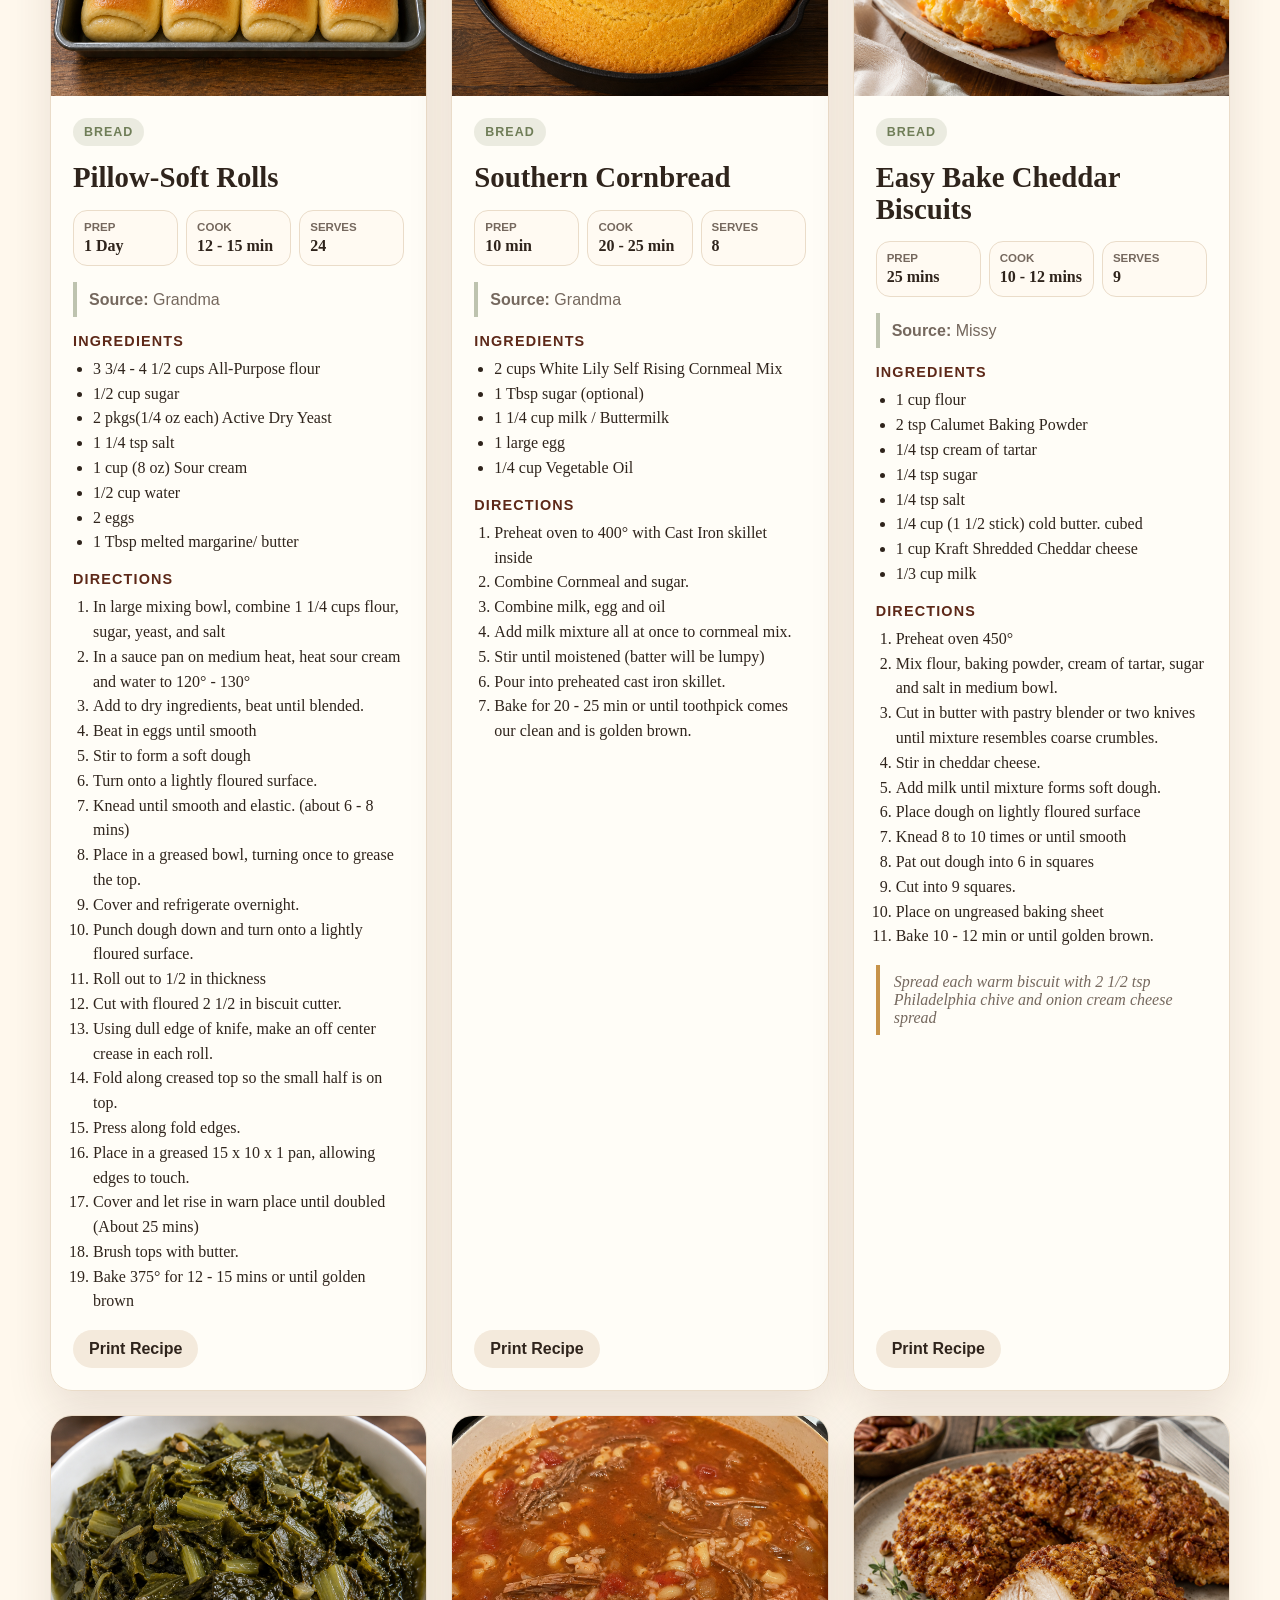
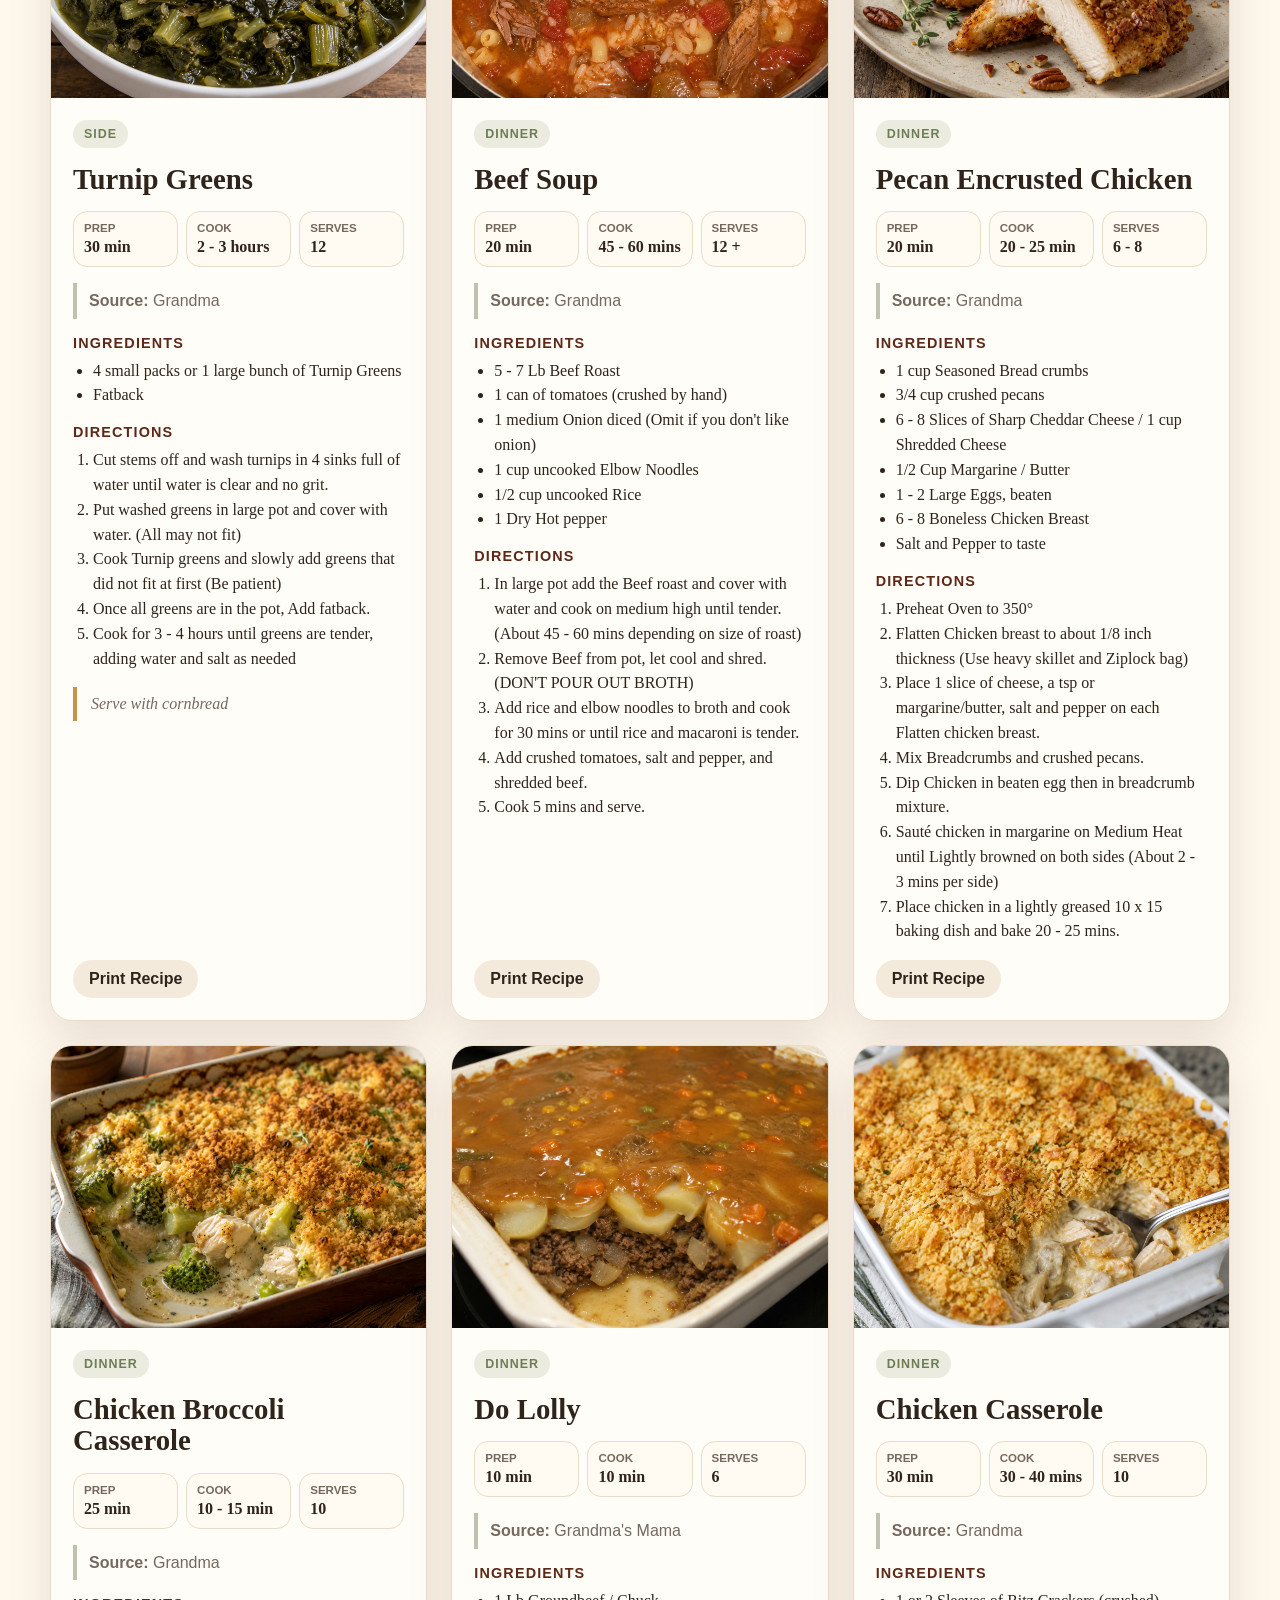
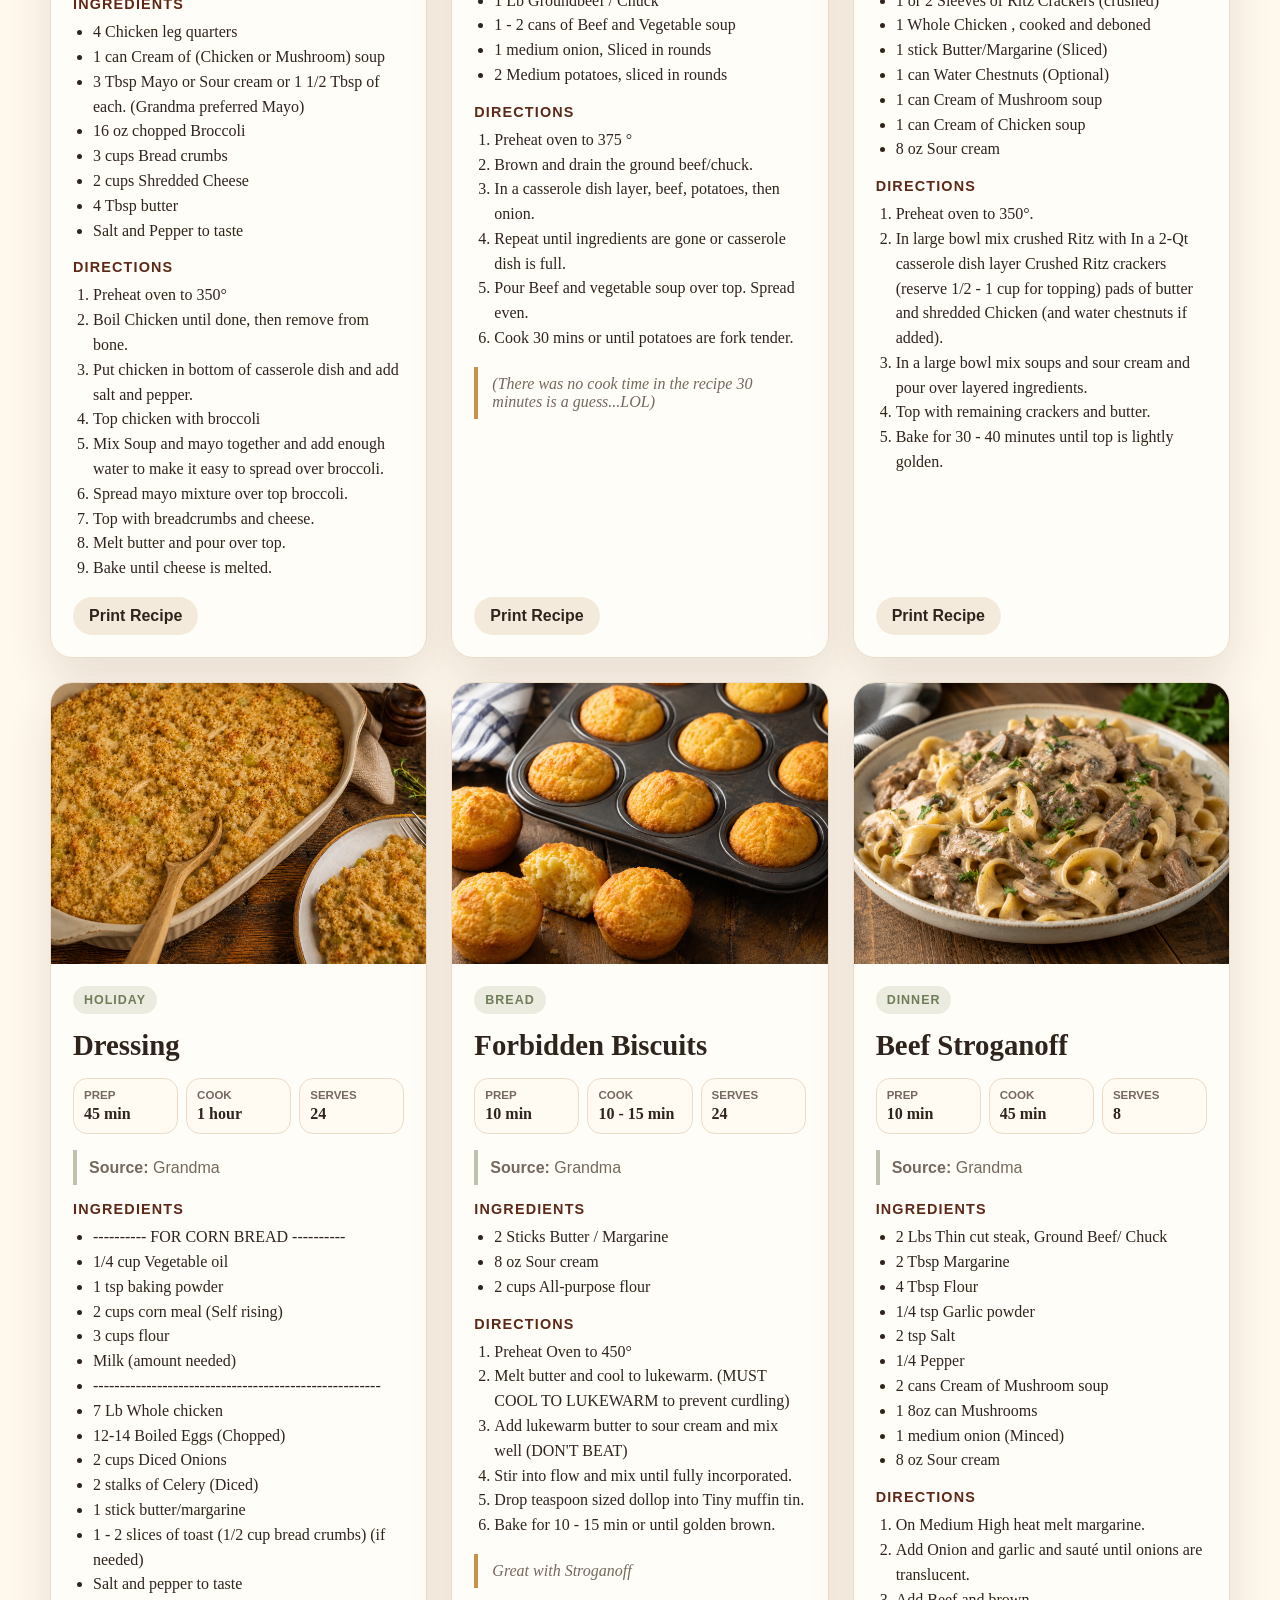
==== commit 3f452e21: "Update text in hero section of index.html" ====
--- a/index.html
+++ b/index.html
@@ -20,7 +20,7 @@
       <p class="eyebrow">Family Cookbook</p>
       <h1>Recipes worth passing down.</h1>
       <p class="hero-text">
-        Search, save, edit, print, and preserve your family favorites in one polished cookbook-style website.
+        Search, save, edit, print, and preserve our family favorites in one polished cookbook-style website.
       </p>
       <a class="primary-button" href="#recipes">Browse Recipes</a>
     </section>
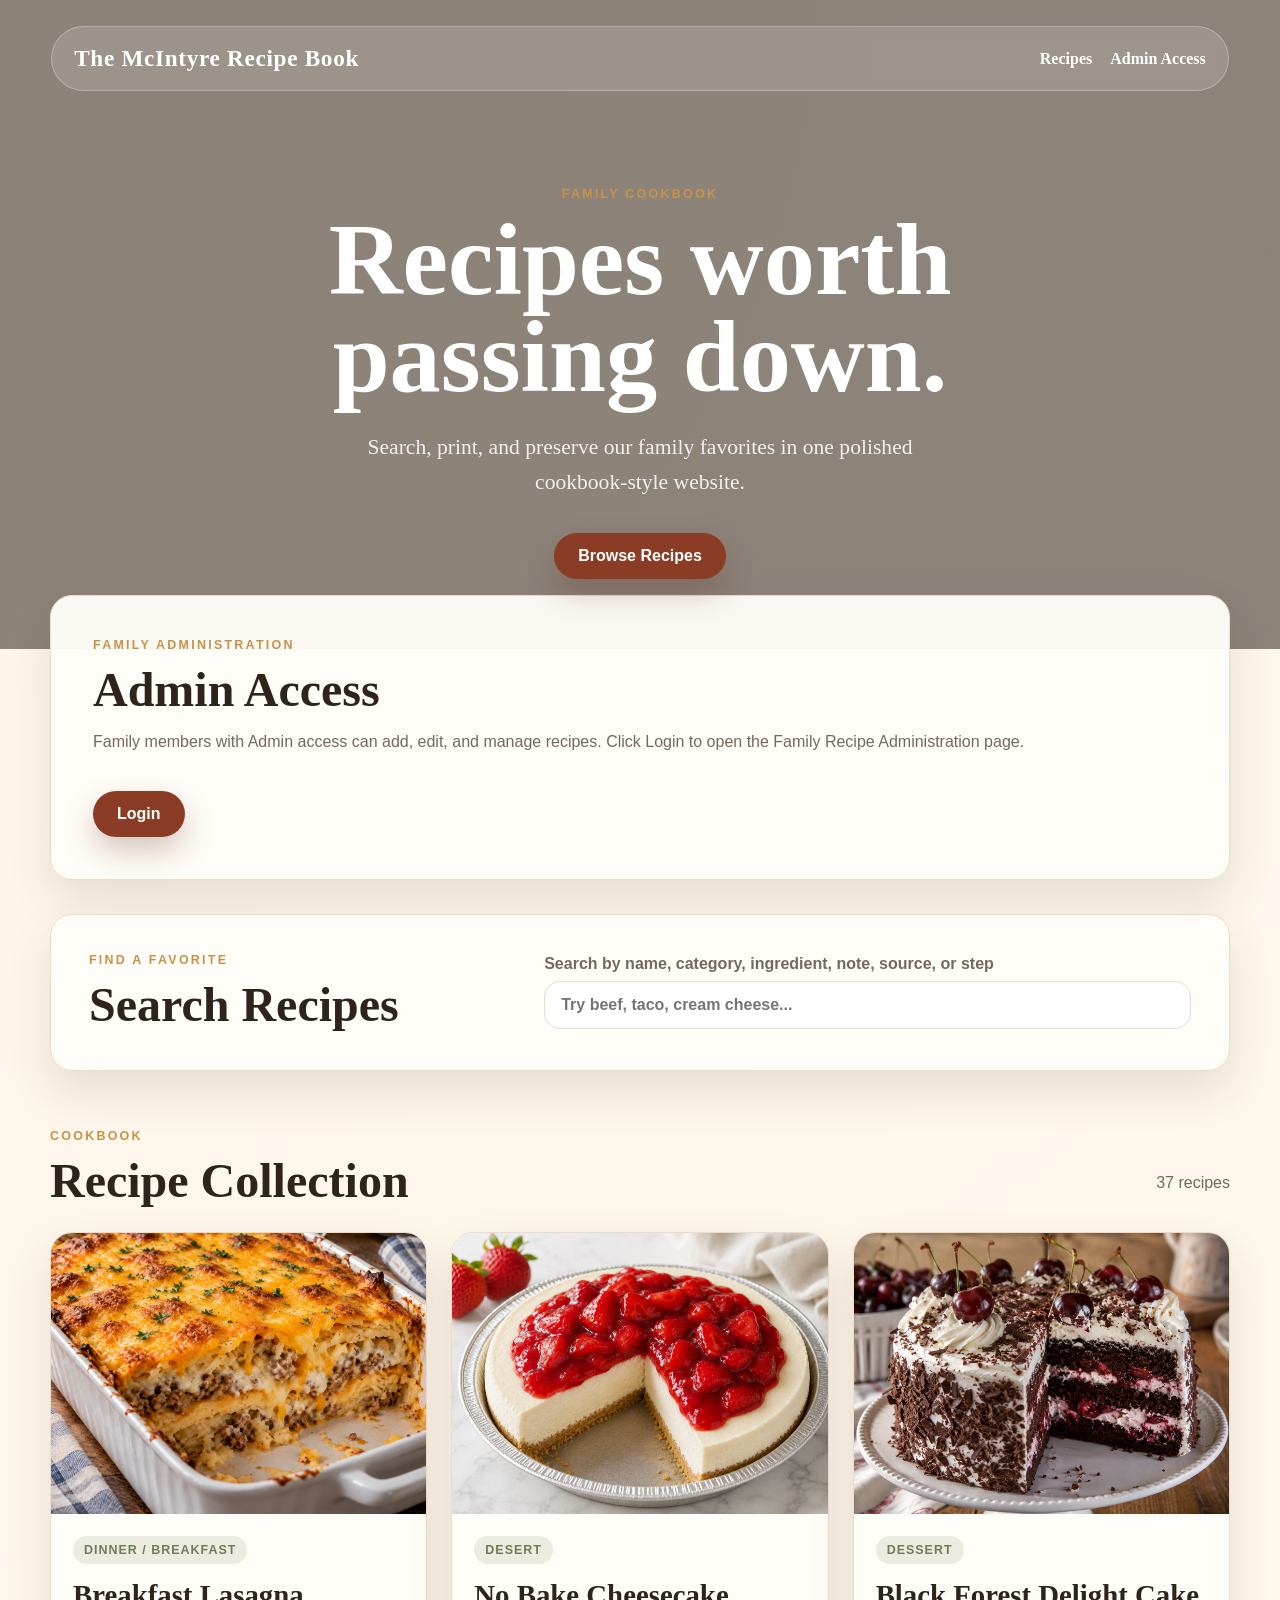
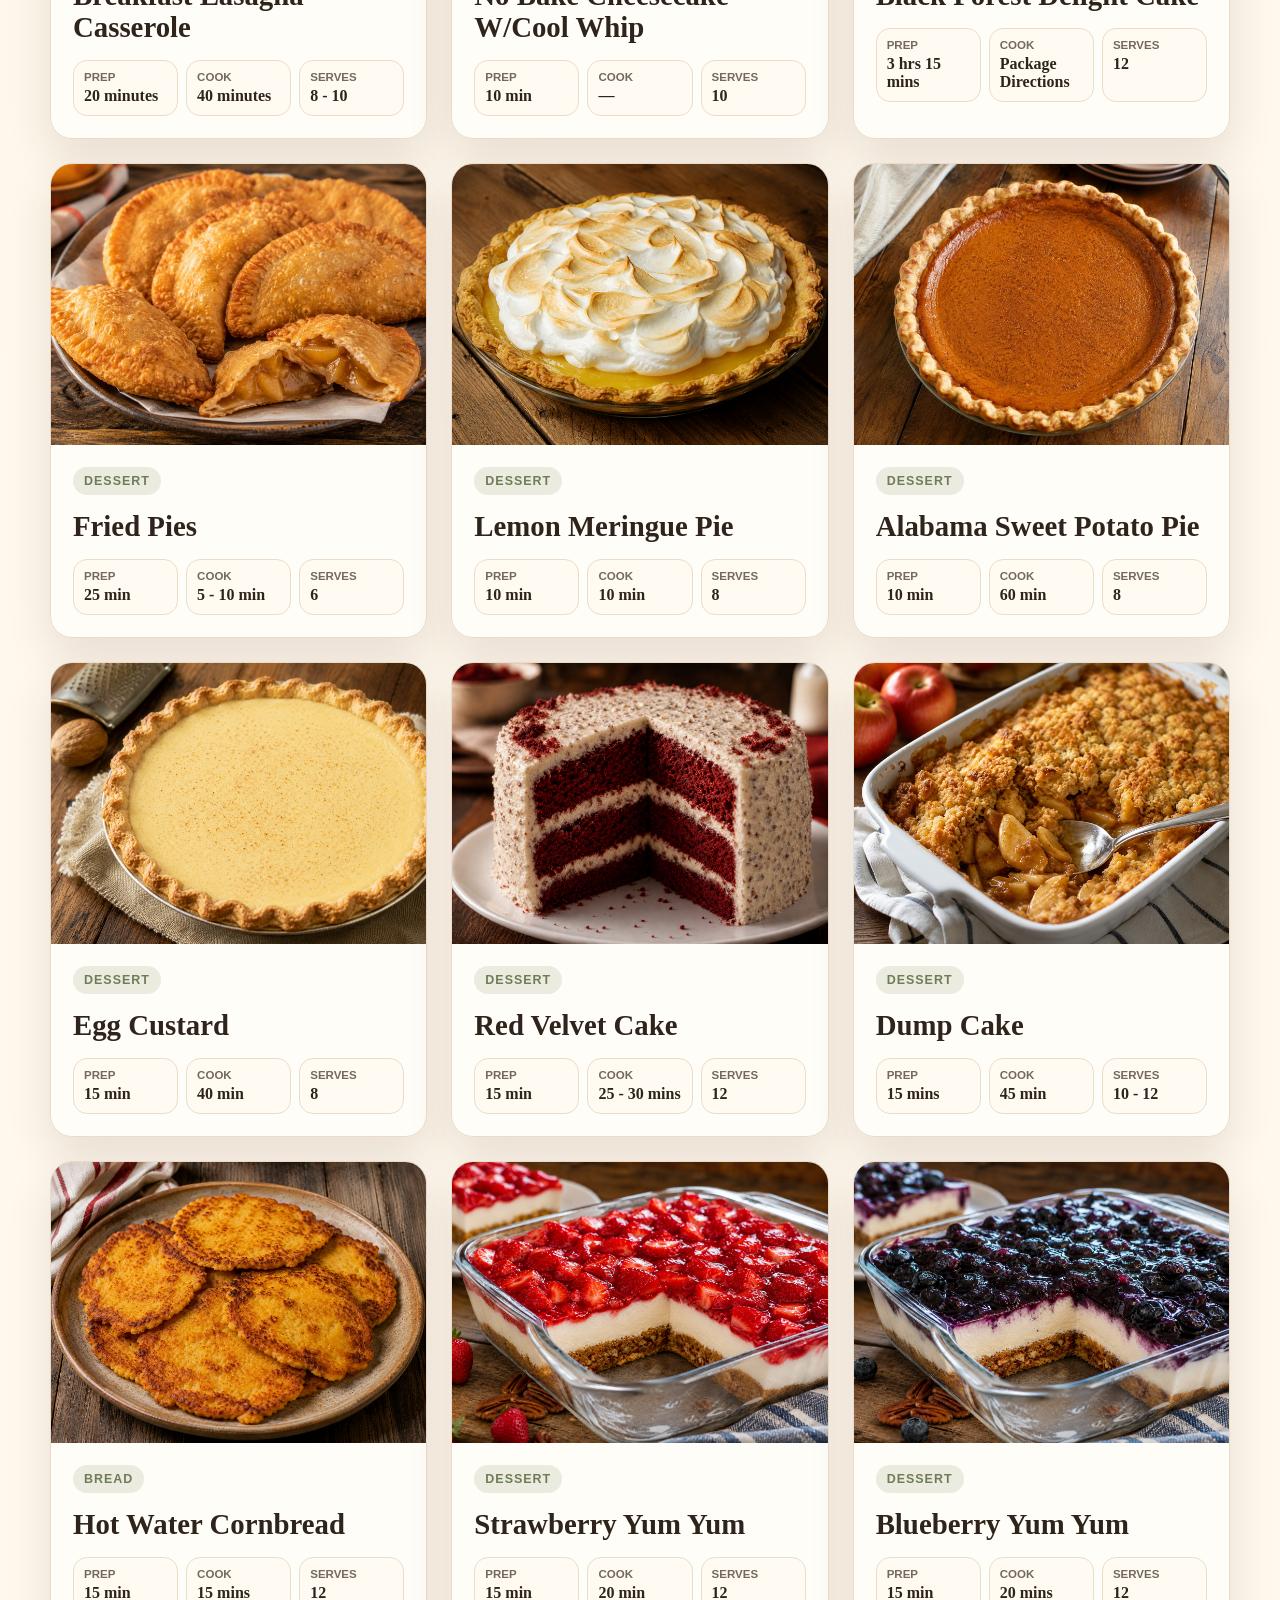
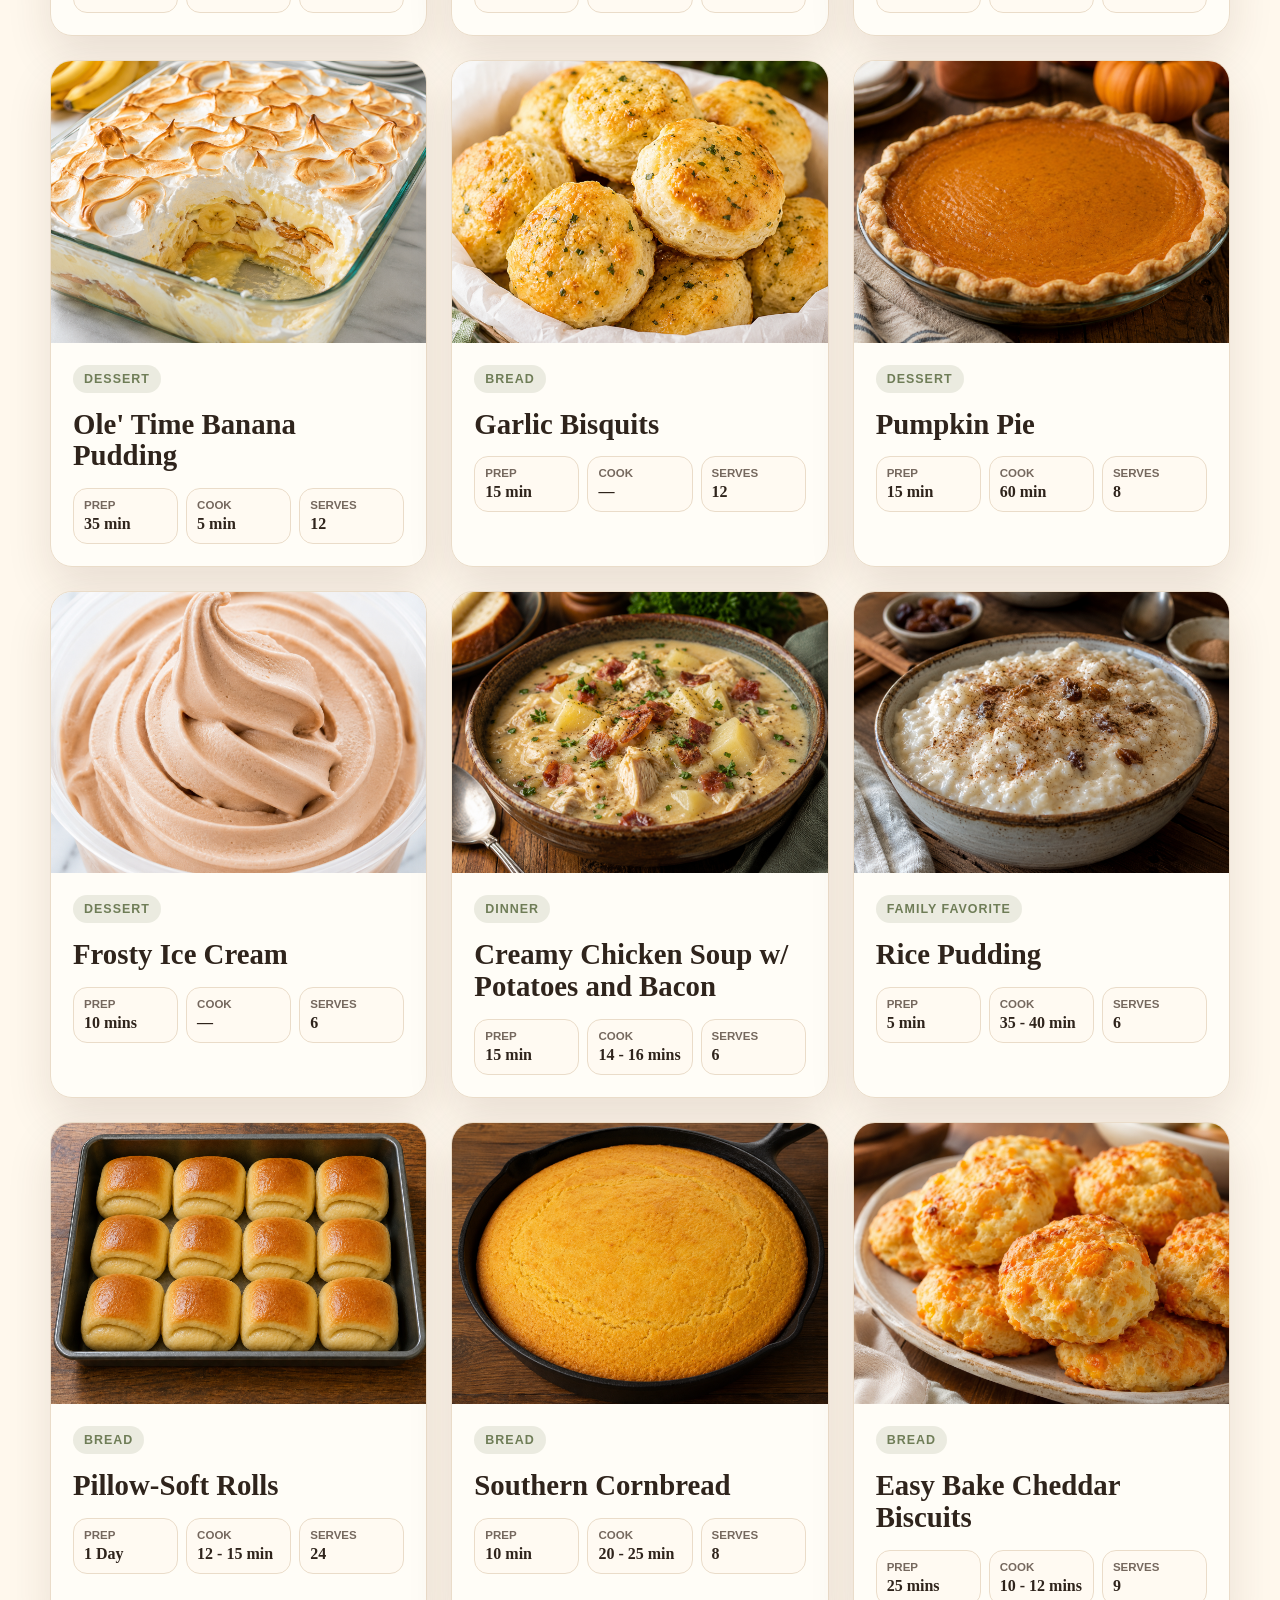
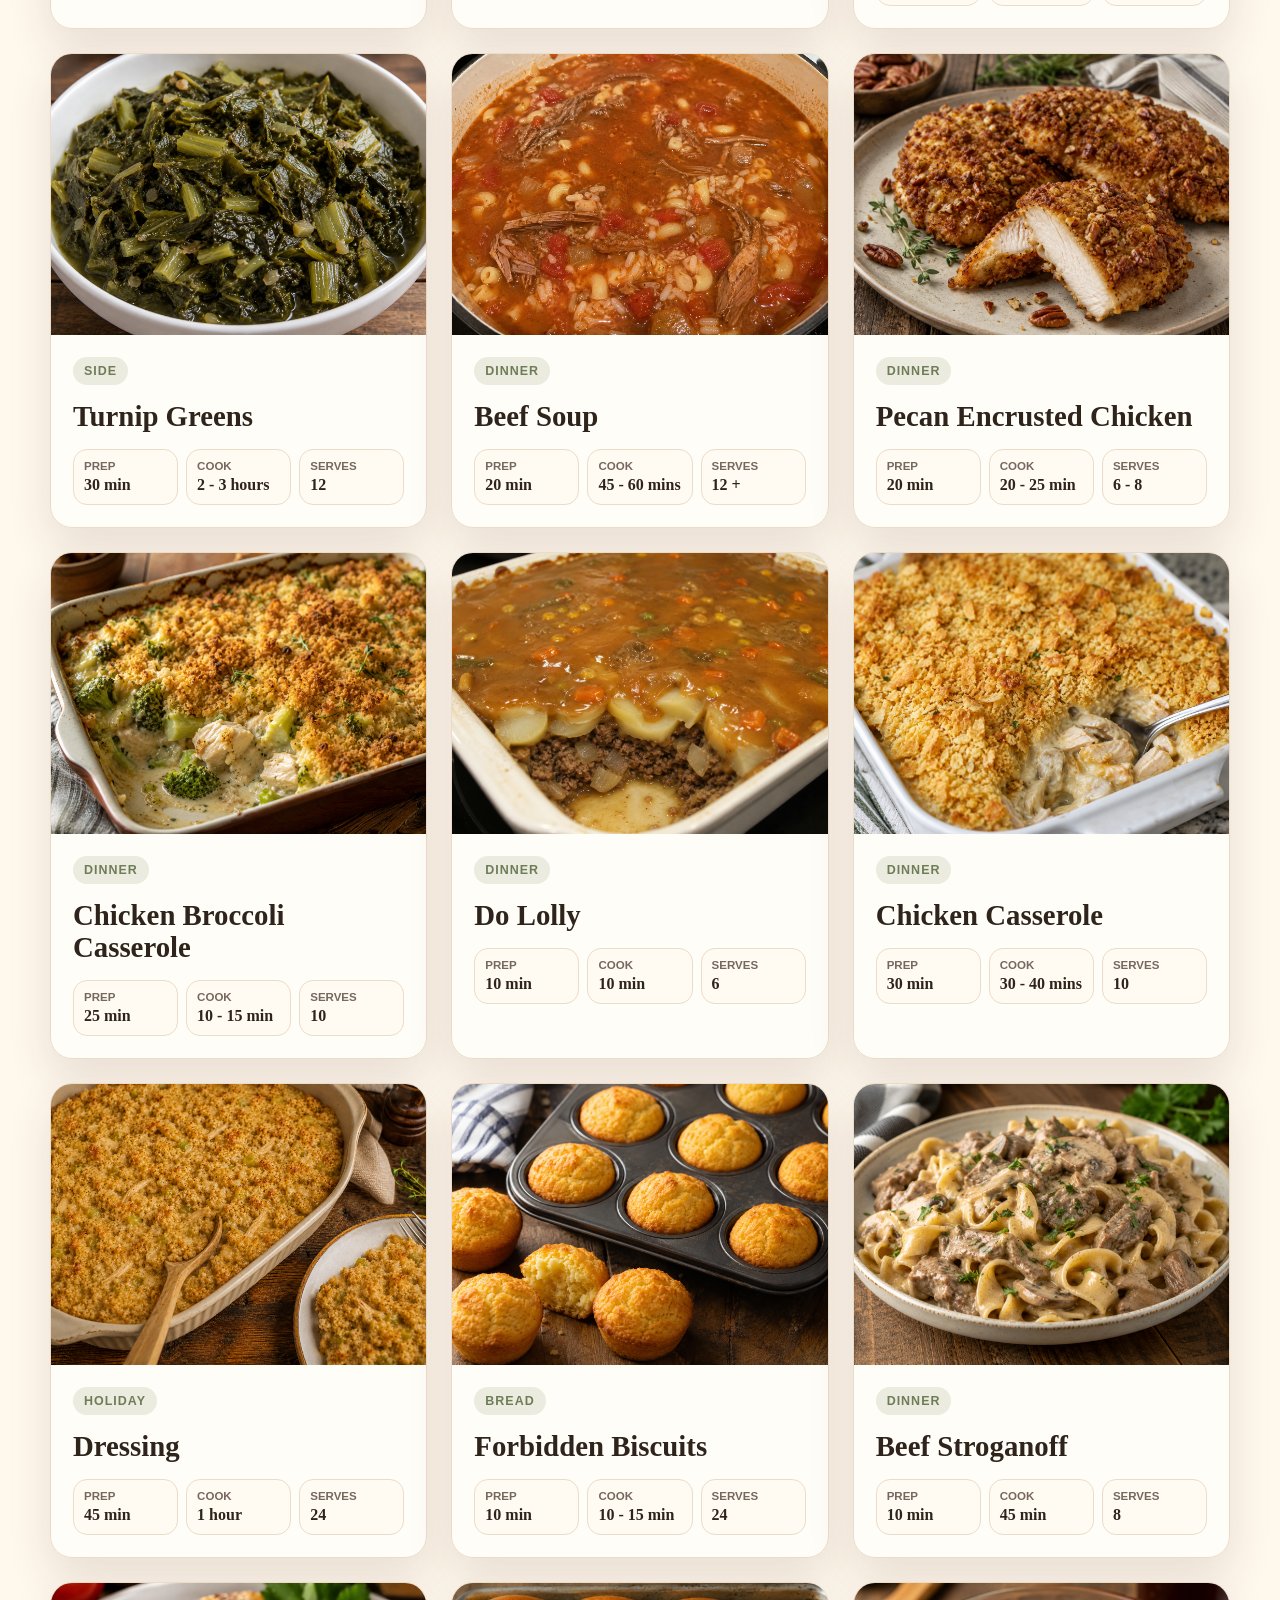
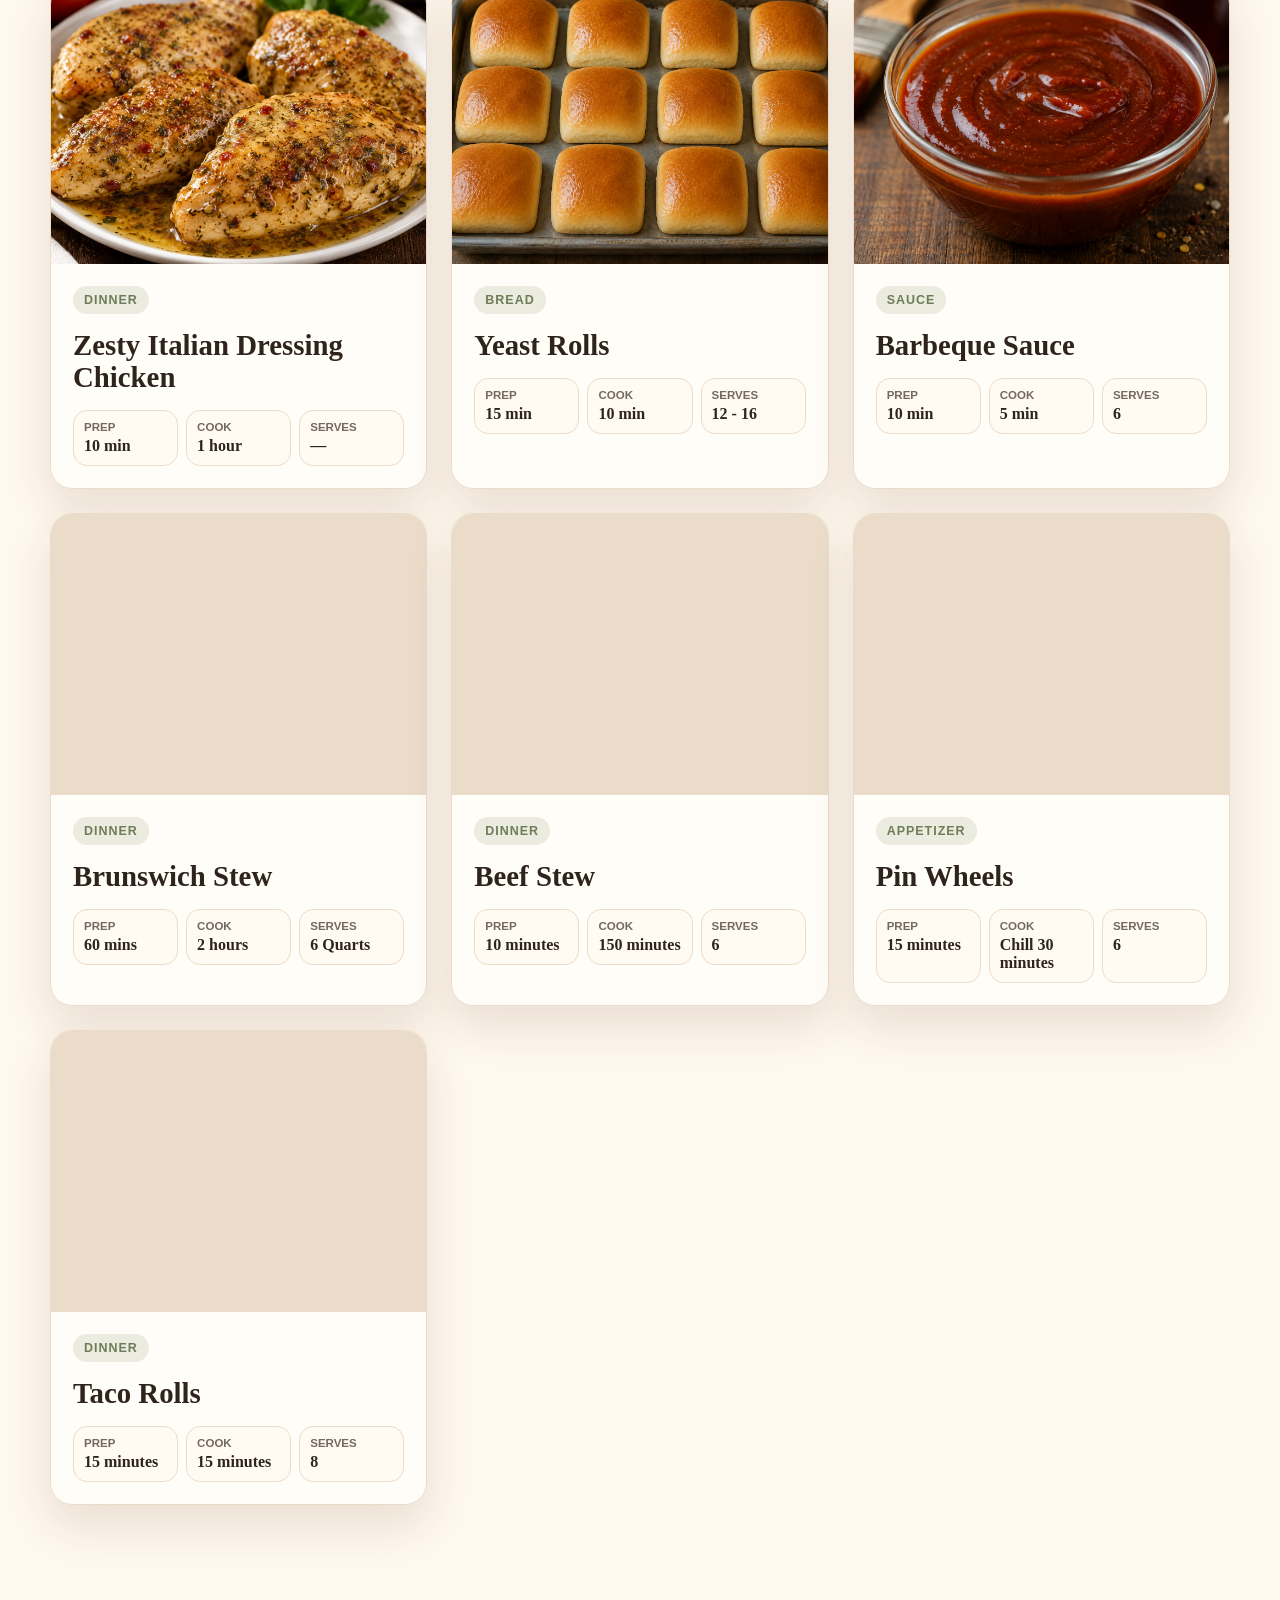
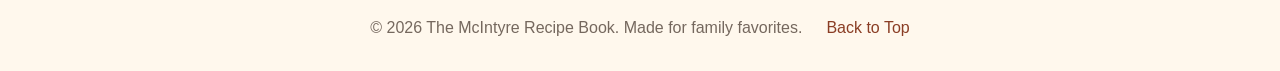
==== commit a2ad59cf: "Revise index.html layout and content Updated the layout and content of the index.html file, includin" ====
--- a/index.html
+++ b/index.html
@@ -6,10 +6,12 @@
   <title>The McIntyre Recipe Book</title>
   <link rel="stylesheet" href="style.css" />
 </head>
+
 <body>
   <header class="site-hero" id="top">
     <nav class="top-nav" aria-label="Main navigation">
       <a class="brand" href="#top">The McIntyre Recipe Book</a>
+
       <div class="nav-links">
         <a href="#recipes">Recipes</a>
         <a href="#admin-access">Admin Access</a>
@@ -18,64 +20,163 @@
 
     <section class="hero-content">
       <p class="eyebrow">Family Cookbook</p>
+
       <h1>Recipes worth passing down.</h1>
+
       <p class="hero-text">
-        Search, save, edit, print, and preserve our family favorites in one polished cookbook-style website.
+        Search, print, and preserve our family favorites in one polished
+        cookbook-style website.
       </p>
-      <a class="primary-button" href="#recipes">Browse Recipes</a>
+
+      <a class="primary-button" href="#recipes">
+        Browse Recipes
+      </a>
     </section>
   </header>
 
   <main>
-    <section class="cookbook-panel github-panel" id="admin-access" aria-labelledby="admin-access-title">
-  <div class="section-heading form-heading">
-    <div>
-      <p class="section-label">Family Administration</p>
-      <h2 id="admin-access-title">Admin Access</h2>
-      <p class="muted">
-        Family members with Admin access can add, edit, and manage recipes.
-        Click Login to open the Family Recipe Administration page.
-      </p>
-    </div>
-  </div>
+    <section
+      class="cookbook-panel github-panel"
+      id="admin-access"
+      aria-labelledby="admin-access-title"
+    >
+      <div class="section-heading form-heading">
+        <div>
+          <p class="section-label">
+            Family Administration
+          </p>
 
-  <div class="form-actions">
-    <a class="primary-button" href="admin.html">Login</a>
-  </div>
-</section>
+          <h2 id="admin-access-title">
+            Admin Access
+          </h2>
 
-    <section class="cookbook-panel search-panel" aria-labelledby="recipe-search-title">
+          <p class="muted">
+            Family members with Admin access can add, edit,
+            and manage recipes. Click Login to open the
+            Family Recipe Administration page.
+          </p>
+        </div>
+      </div>
+
+      <div class="form-actions">
+        <a
+          class="primary-button"
+          href="admin.html"
+        >
+          Login
+        </a>
+      </div>
+    </section>
+
+    <section
+      class="cookbook-panel search-panel"
+      aria-labelledby="recipe-search-title"
+    >
       <div>
-        <p class="section-label">Find a favorite</p>
-        <h2 id="recipe-search-title">Search Recipes</h2>
+        <p class="section-label">
+          Find a favorite
+        </p>
+
+        <h2 id="recipe-search-title">
+          Search Recipes
+        </h2>
       </div>
-      <label class="search-box" for="recipe-search">
-        <span>Search by name, category, ingredient, note, source, or step</span>
-        <input id="recipe-search" type="search" placeholder="Try beef, taco, cream cheese..." />
+
+      <label
+        class="search-box"
+        for="recipe-search"
+      >
+        <span>
+          Search by name, category, ingredient,
+          note, source, or step
+        </span>
+
+        <input
+          id="recipe-search"
+          type="search"
+          placeholder="Try beef, taco, cream cheese..."
+        />
       </label>
     </section>
 
-    <section class="recipes-section" id="recipes" aria-labelledby="recipes-title">
+    <section
+      class="recipes-section"
+      id="recipes"
+      aria-labelledby="recipes-title"
+    >
       <div class="section-heading">
         <div>
-          <p class="section-label">Cookbook</p>
-          <h2 id="recipes-title">Recipe Collection</h2>
+          <p class="section-label">
+            Cookbook
+          </p>
+
+          <h2 id="recipes-title">
+            Recipe Collection
+          </h2>
         </div>
-        <p id="recipe-count" class="recipe-count"></p>
+
+        <p
+          id="recipe-count"
+          class="recipe-count"
+        ></p>
       </div>
 
-      <div id="recipes-grid" class="recipes-grid"></div>
-      <div id="empty-state" class="empty-state" hidden>
+      <div
+        id="recipes-grid"
+        class="recipes-grid"
+      ></div>
+
+      <div
+        id="empty-state"
+        class="empty-state"
+        hidden
+      >
         <h3>No recipes found</h3>
-        <p>Try a different search, or add a new family recipe below.</p>
+
+        <p>
+          Try a different search.
+        </p>
       </div>
-    </section>    
+    </section>
   </main>
 
   <footer class="site-footer">
-    <p>&copy; <span id="current-year"></span> The McIntyre Recipe Book. Made for family favorites.</p>
-    <a href="#top">Back to Top</a>
+    <p>
+      &copy;
+      <span id="current-year"></span>
+      The McIntyre Recipe Book.
+      Made for family favorites.
+    </p>
+
+    <a href="#top">
+      Back to Top
+    </a>
   </footer>
+
+  <!-- Full Recipe Modal -->
+  <div
+    id="recipe-modal"
+    class="recipe-modal"
+    hidden
+  >
+    <div
+      class="recipe-modal-dialog"
+      role="dialog"
+      aria-modal="true"
+      aria-labelledby="recipe-modal-title"
+    >
+      <button
+        id="recipe-modal-close"
+        class="recipe-modal-close"
+        type="button"
+        aria-label="Close recipe"
+      >
+        &times;
+      </button>
+
+      <div id="recipe-modal-content"></div>
+    </div>
+  </div>
 
   <script src="config.js"></script>
   <script src="app.js"></script>
